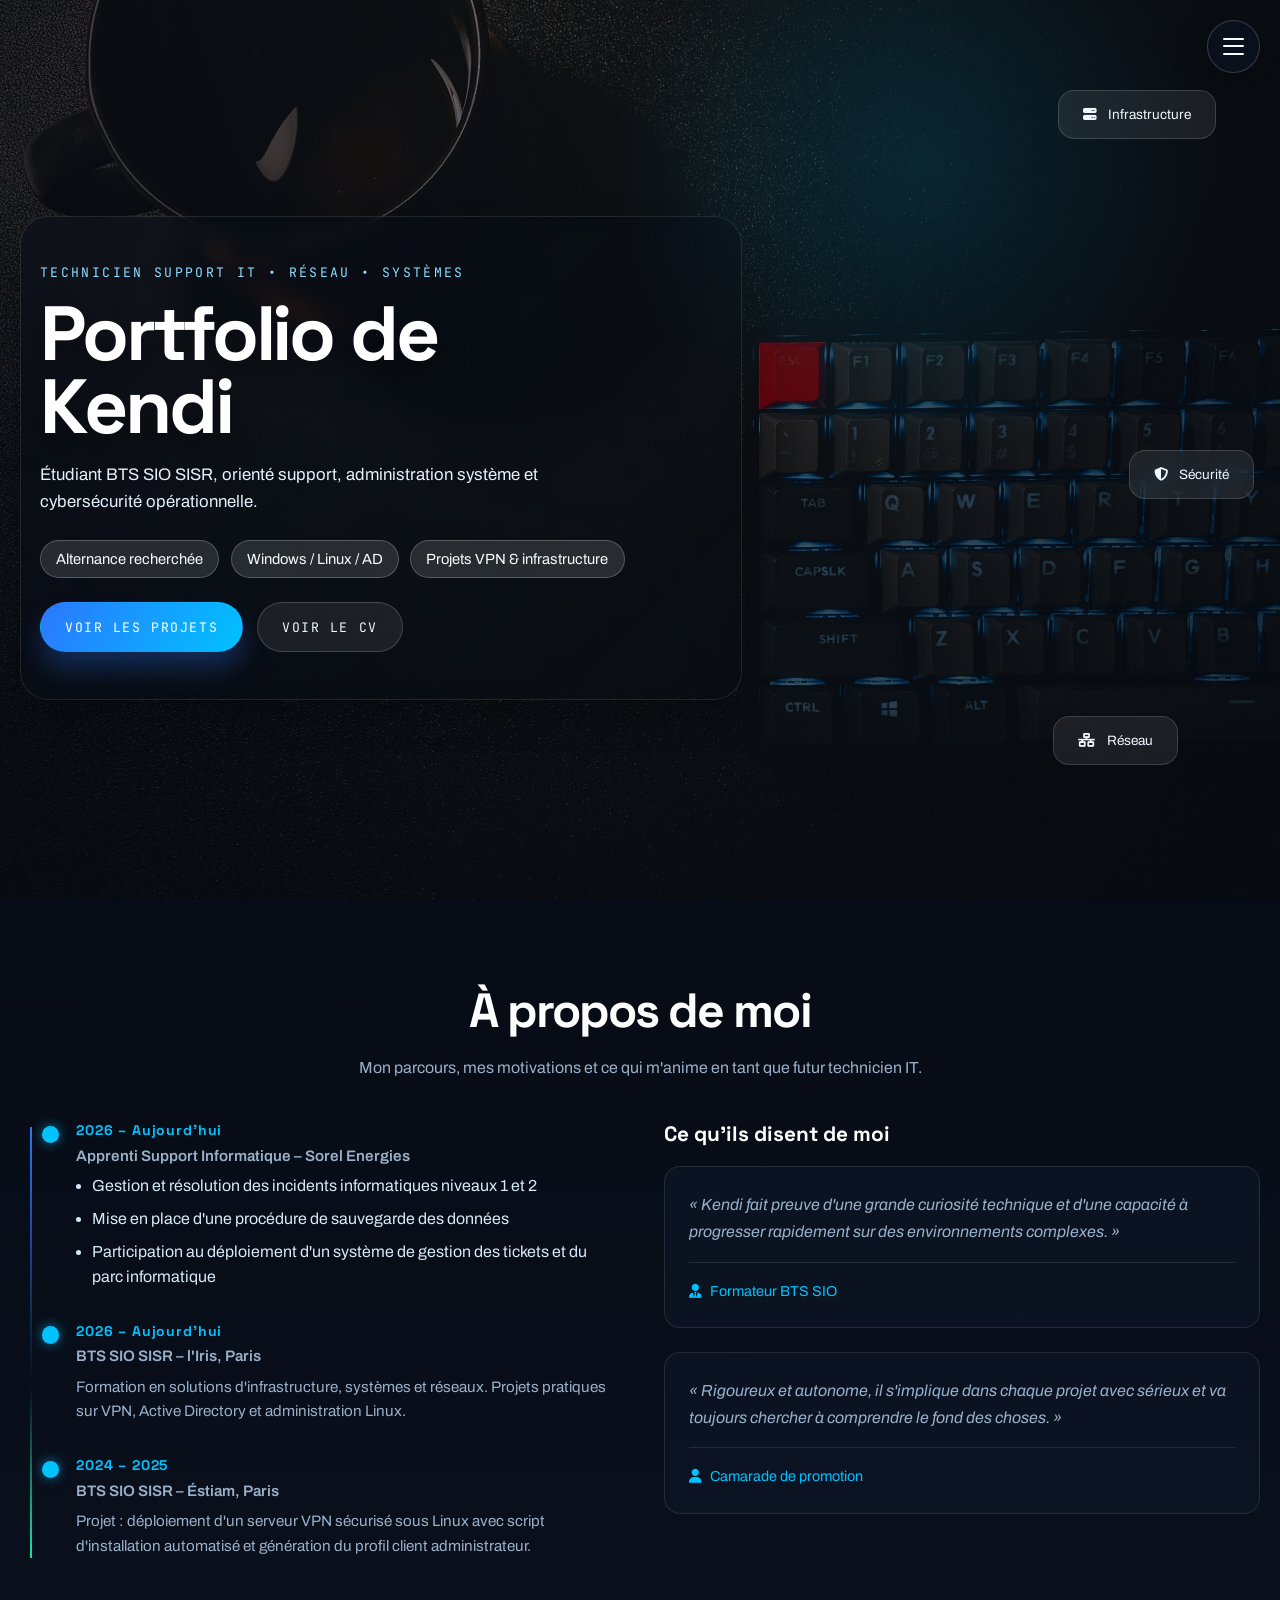
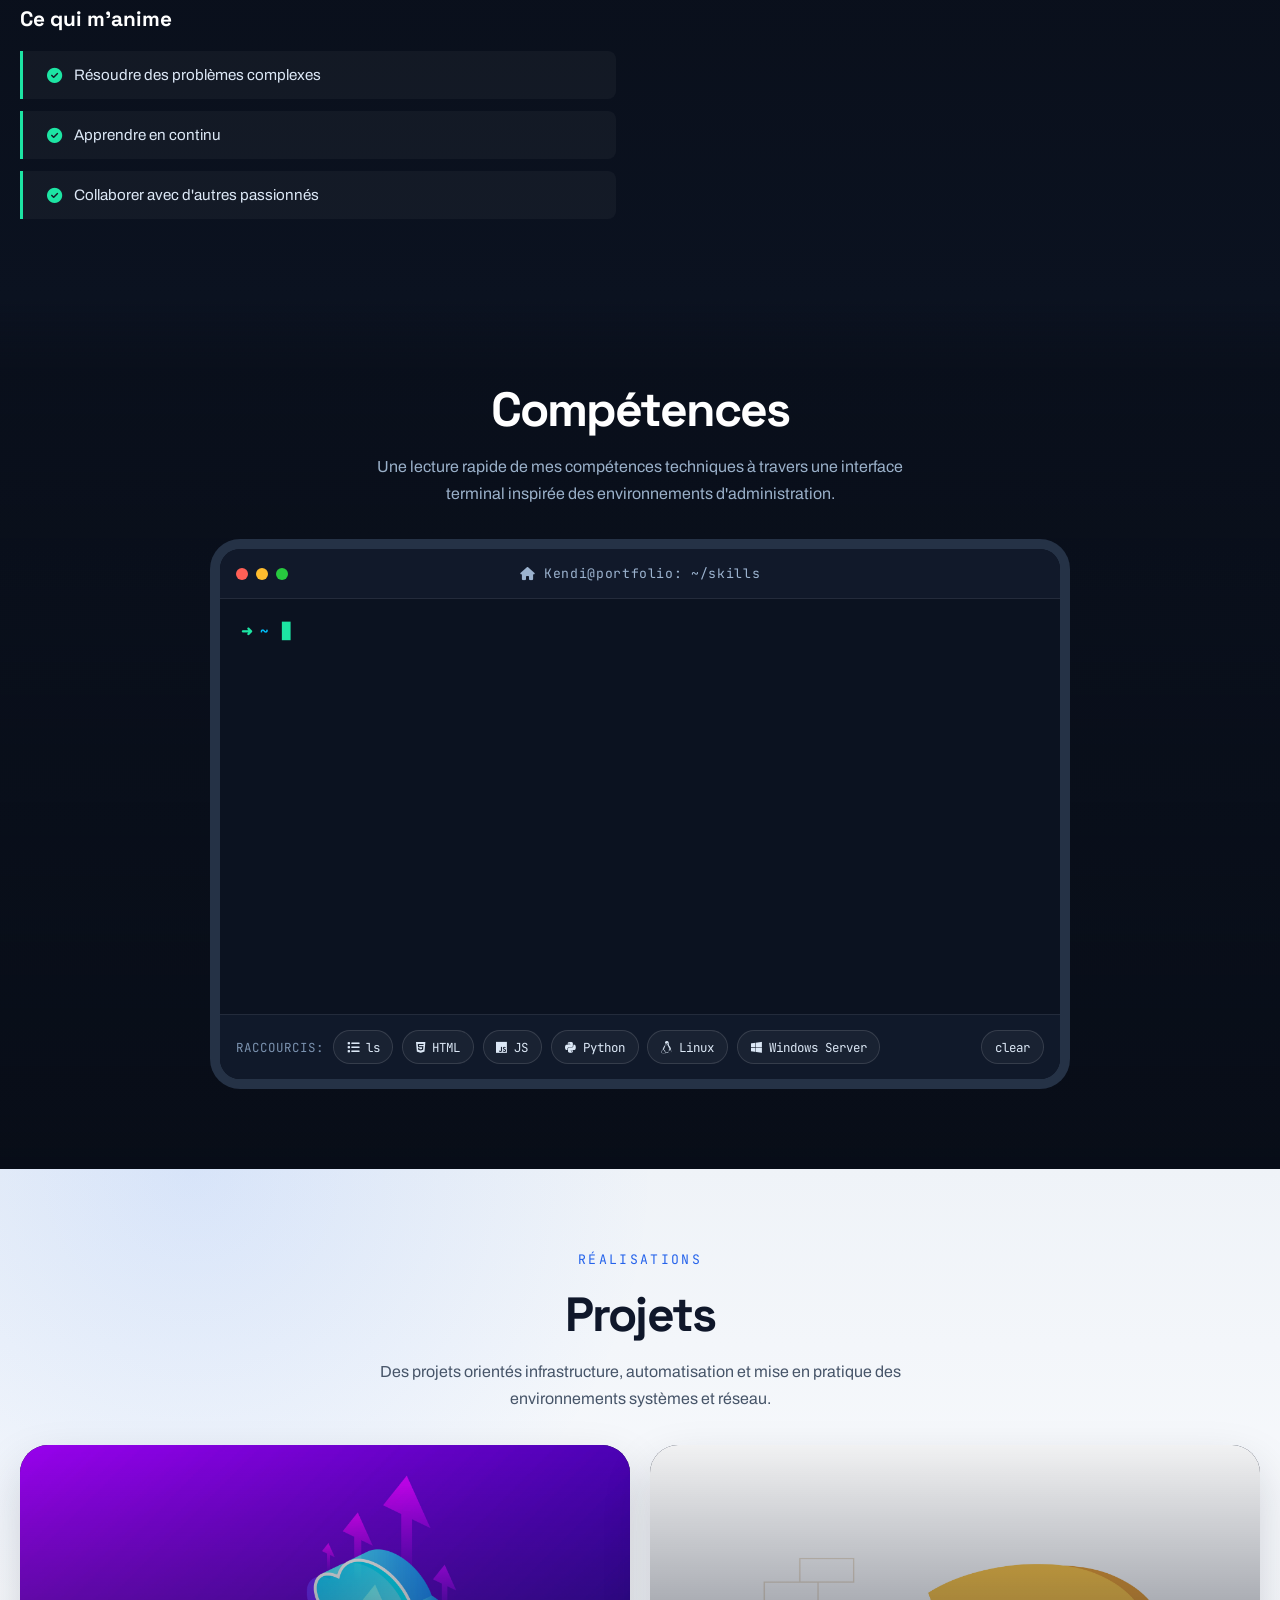
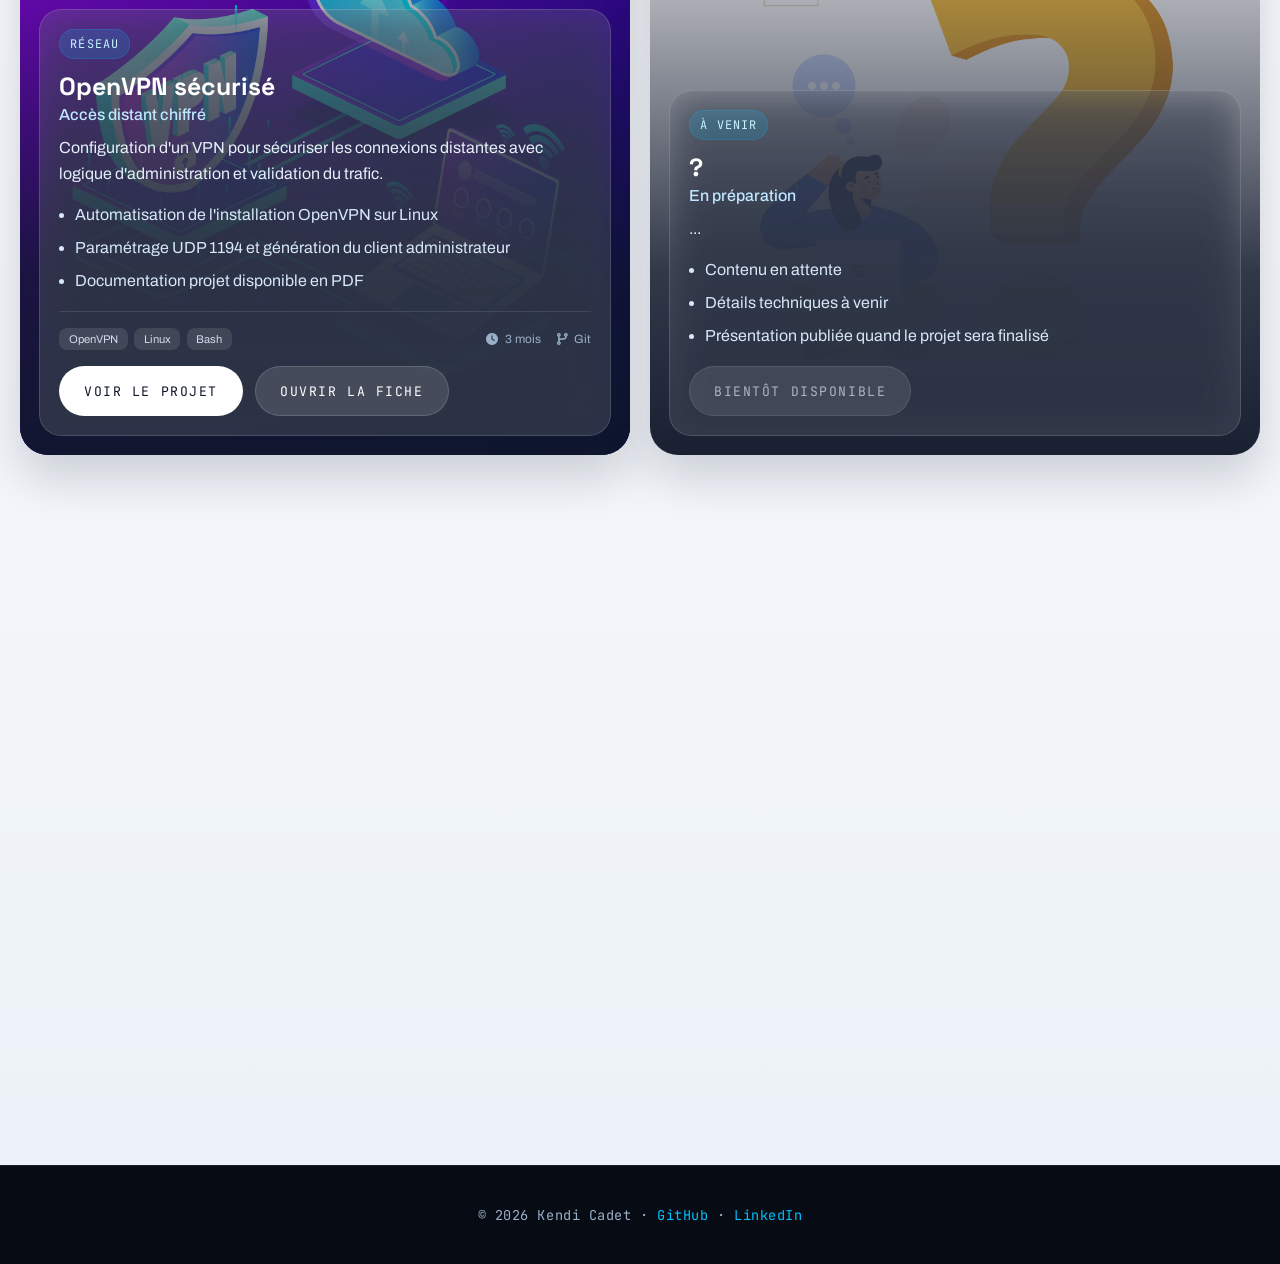
==== index.html @ 718abd51 "Ajustement du terminal et du projet VPN et Optimisation" ====
<!DOCTYPE html>
<html lang="fr">

<head>
    <meta charset="UTF-8">
    <meta http-equiv="X-UA-Compatible" content="IE=edge">
    <meta name="viewport" content="width=device-width, initial-scale=1.0">
    <meta name="description"
        content="Portfolio de Kendi Cadet, Technicien Support IT et administrateur réseau (BTS SIO SISR).">
    <link rel="apple-touch-icon" sizes="180x180" href="./assets/images/apple-touch-icon.png">
    <link rel="icon" type="image/png" sizes="32x32" href="assets/images/favicon-32x32.png">
    <link rel="icon" type="image/png" sizes="16x16" href="assets/images/favicon-16x16.png">
    <link rel="manifest" href="assets/images/site.webmanifest">
    <link rel="preconnect" href="https://fonts.googleapis.com">
    <link rel="preconnect" href="https://fonts.gstatic.com" crossorigin>
    <link rel="preconnect" href="https://cdnjs.cloudflare.com">
    <meta property="og:title" content="Portfolio - Kendi Cadet">
    <meta property="og:description"
        content="Portfolio de Kendi Cadet, Technicien Support IT et administrateur réseau (BTS SIO SISR).">
    <meta property="og:type" content="website">
    <meta property="og:url" content="https://kendi021.github.io/">
    <meta name="twitter:card" content="summary">
    <!-- Font Awesome (icônes) -->
    <link rel="stylesheet" href="https://cdnjs.cloudflare.com/ajax/libs/font-awesome/6.5.2/css/all.min.css"
        crossorigin="anonymous" referrerpolicy="no-referrer">
    <!-- Feuille de style principale -->
    <link rel="stylesheet" href="./assets/css/style.css">
    <title>Portfolio - Kendi Cadet</title>
</head>

<body class="preloading">
    <!-- PRÉCHARGEUR -->
    <div id="preloader" class="preloader" aria-hidden="true">
        <div class="preloader__content">
            <div class="preloader__ring"></div>
            <p class="preloader__text">Chargement du portfolio...</p>
        </div>
    </div>

    <div class="container">
        <!-- MENU BURGER (ouvrir/fermer la navigation latérale) -->
        <div class="menu-burger" id="fermer-menu" role="button" tabindex="0" aria-label="Ouvrir ou fermer le menu"
            aria-expanded="false">
            <div class="ligne" id="ligne1"></div>
            <div class="ligne" id="ligne2"></div>
            <div class="ligne" id="ligne3"></div>
            <span>Fermer</span>
        </div>

        <!-- HEADER / HERO -->
        <header>
            <div class="conteneur-image">
                <img src="./assets/images/backgroundimg.jpg" alt="Image de fond bureau" fetchpriority="high"
                    decoding="async">
            </div>
            <div class="hero-visuals">
                <div class="floating-badge" style="right: 5%; top: 10%;">
                    <i class="fas fa-server"></i>
                    <span>Infrastructure</span>
                </div>
                <div class="floating-badge" style="right: 2%; top: 50%;">
                    <i class="fas fa-shield-alt"></i>
                    <span>Sécurité</span>
                </div>
                <div class="floating-badge" style="right: 8%; bottom: 15%;">
                    <i class="fas fa-network-wired"></i>
                    <span>Réseau</span>
                </div>
            </div>
            <div class="banniere">
                <p class="hero-kicker">Technicien Support IT • Réseau • Systèmes</p>
                <h1>Portfolio de Kendi</h1>
                <p class="hero-subtitle">Étudiant BTS SIO SISR, orienté support, administration système et cybersécurité
                    opérationnelle.</p>
                <div class="hero-highlights" aria-label="Points clés du profil">
                    <span class="hero-chip">Alternance recherchée</span>
                    <span class="hero-chip">Windows / Linux / AD</span>
                    <span class="hero-chip">Projets VPN & infrastructure</span>
                </div>
                <div class="hero-actions">
                    <a class="bouton-personnalise" href="#projets">Voir les projets</a>
                    <a class="bouton-secondaire" href="./cv-professionnel.html">Voir le CV</a>
                </div>
            </div>
        </header>

        <!-- NAVIGATION LATÉRALE -->
        <aside class="barre-laterale">
            <nav>
                <p class="menu-intro">Navigation rapide</p>
                <ul class="menu">
                    <li class="element-menu"><a href="#" class="lien-menu">Accueil</a></li>
                    <li class="element-menu"><a href="#a-propos" class="lien-menu">À propos</a></li>
                    <li class="element-menu"><a href="#competences" class="lien-menu">Compétences</a></li>
                    <li class="element-menu"><a href="#projets" class="lien-menu">Projets</a></li>
                    <li class="element-menu"><a href="./cv-professionnel.html" class="lien-menu"><i
                                class="fas fa-file-pdf"></i> Mon CV</a></li>
                </ul>
            </nav>
            <div class="reseaux-sociaux">
                <a href="https://github.com/Kendi021" target="_blank" rel="noopener noreferrer" aria-label="GitHub"><i
                        class="fab fa-github"></i></a>
                <a href="https://www.linkedin.com/in/kendi-cadet" target="_blank" rel="noopener noreferrer"
                    aria-label="LinkedIn"><i class="fab fa-linkedin-in"></i></a>
            </div>
        </aside>

        <!-- CONTENU PRINCIPAL -->
        <main id="contenu-principal">
            <section class="section-a-propos" id="a-propos">
                <div class="entete-section-terminal" data-animation="haut">
                    <h2>À propos de moi</h2>
                    <p>Mon parcours, mes motivations et ce qui m'anime en tant que futur technicien IT.</p>
                </div>

                <div class="propos-container">
                    <div class="propos-content" data-animation="gauche">
                        <div class="timeline">
                            <div class="timeline-item">
                                <h3>2026 – Aujourd'hui</h3>
                                <p class="timeline-role">Apprenti Support Informatique – Sorel Energies</p>
                                <ul class="project-points">
                                    <li>Gestion et résolution des incidents informatiques niveaux 1 et 2</li>
                                    <li>Mise en place d'une procédure de sauvegarde des données</li>
                                    <li>Participation au déploiement d'un système de gestion des tickets et du parc
                                        informatique</li>
                                </ul>
                            </div>
                            <div class="timeline-item">
                                <h3>2026 – Aujourd'hui</h3>
                                <p class="timeline-role">BTS SIO SISR – l'Iris, Paris</p>
                                <p>Formation en solutions d'infrastructure, systèmes et réseaux. Projets pratiques sur
                                    VPN, Active Directory et administration Linux.</p>
                            </div>
                            <div class="timeline-item">
                                <h3>2024 – 2025</h3>
                                <p class="timeline-role">BTS SIO SISR – Éstiam, Paris</p>
                                <p>Projet : déploiement d'un serveur VPN sécurisé sous Linux avec script
                                    d'installation automatisé et génération du profil client administrateur.</p>
                            </div>
                        </div>

                        <div class="motivations">
                            <h3>Ce qui m'anime</h3>
                            <ul class="values-list">
                                <li><i class="fas fa-check-circle" aria-hidden="true"></i> Résoudre des problèmes
                                    complexes</li>
                                <li><i class="fas fa-check-circle" aria-hidden="true"></i> Apprendre en continu</li>
                                <li><i class="fas fa-check-circle" aria-hidden="true"></i> Collaborer avec d'autres
                                    passionnés</li>
                            </ul>
                        </div>
                    </div>

                    <div class="testimonials" data-animation="droite">
                        <h3>Ce qu'ils disent de moi</h3>
                        <div class="testimonial-grid">
                            <div class="testimonial-card">
                                <p>« Kendi fait preuve d'une grande curiosité technique et d'une capacité à progresser
                                    rapidement sur des environnements complexes. »</p>
                                <cite><i class="fas fa-user-tie" aria-hidden="true"></i> Formateur BTS SIO</cite>
                            </div>
                            <div class="testimonial-card">
                                <p>« Rigoureux et autonome, il s'implique dans chaque projet avec sérieux et va toujours
                                    chercher à comprendre le fond des choses. »</p>
                                <cite><i class="fas fa-user" aria-hidden="true"></i> Camarade de promotion</cite>
                            </div>
                        </div>
                    </div>
                </div>
            </section>

            <section class="section-competences" id="competences">
                <div class="entete-section-terminal" data-animation="haut">
                    <h2>Compétences</h2>
                    <p>Une lecture rapide de mes compétences techniques à travers une interface terminal inspirée des
                        environnements d'administration.</p>
                </div>



                <div class="terminal-window" role="application" aria-label="Terminal de compétences interactif"
                    onclick="focusTerminal()" data-animation="haut">
                    <div class="terminal-bar" role="toolbar">
                        <div class="buttons">
                            <div class="circle red"></div>
                            <div class="circle yellow"></div>
                            <div class="circle green"></div>
                        </div>
                        <div class="title"><i class="fas fa-home"></i> Kendi@portfolio: ~/skills</div>
                    </div>

                    <div class="terminal-screen" tabindex="0" role="textbox" aria-multiline="true"
                        aria-label="Sortie du terminal">
                        <div id="terminal-output" aria-live="polite" aria-atomic="false"></div>

                        <div class="input-line">
                            <span class="prompt-arrow" aria-hidden="true">➜</span>
                            <span class="prompt-path" aria-hidden="true">~</span>
                            <span id="visible-input" aria-hidden="true"></span>
                            <span class="cursor-block" aria-hidden="true">█</span>
                        </div>

                        <input type="text" id="hidden-input" autocomplete="off" spellcheck="false"
                            aria-label="Commande terminal" />
                    </div>

                    <div class="terminal-footer" role="toolbar" aria-label="Raccourcis de commandes">
                        <span class="footer-label">RACCOURCIS:</span>
                        <button type="button" onclick="runCommand('ls')" class="footer-btn"
                            aria-label="Lister les compétences"><i class="fas fa-list"></i>
                            ls</button>
                        <button type="button" onclick="runCommand('cat html.md')" class="footer-btn"
                            aria-label="Voir compétences HTML"><i class="fab fa-html5"></i> HTML</button>
                        <button type="button" onclick="runCommand('node script.js')" class="footer-btn"
                            aria-label="Voir compétences JavaScript"><i class="fab fa-js"></i> JS</button>
                        <button type="button" onclick="runCommand('python main.py')" class="footer-btn"
                            aria-label="Voir compétences Python"><i class="fab fa-python"></i> Python</button>
                        <button type="button" onclick="runCommand('cat linux.txt')" class="footer-btn"
                            aria-label="Voir compétences Linux"><i class="fab fa-linux"></i> Linux</button>
                        <button type="button" onclick="runCommand('active directory')" class="footer-btn"
                            aria-label="Voir compétences Active Directory"><i class="fab fa-windows"></i> Windows
                            Server</button>
                        <span class="spacer"></span>
                        <button type="button" onclick="runCommand('clear')" class="clear-btn"
                            aria-label="Effacer l'écran">clear</button>
                    </div>
                </div>
    </div>
    </section>

    <section class="section-projets" id="projets">
        <div class="entete-projets">
            <div class="section-heading-block">
                <p class="section-kicker">Réalisations</p>
                <h2>Projets</h2>
                <p>Des projets orientés infrastructure, automatisation et mise en pratique des environnements systèmes
                    et réseau.</p>
            </div>
        </div>
        <div class="cartes-projets">
            <div class="carte" data-animation="haut">
                <div class="wrapper-img-carte">
                    <img src="./media/proj1.jpg" alt="Projet OpenVPN sécurisé" loading="lazy">
                </div>
                <div class="carte-overlay">
                    <div class="info-carte">
                        <span class="project-badge">Réseau</span>
                        <h3>OpenVPN sécurisé</h3>
                        <h4>Accès distant chiffré</h4>
                        <p>Configuration d'un VPN pour sécuriser les connexions distantes avec logique d'administration
                            et validation du trafic.</p>
                        <ul class="project-points">
                            <li>Automatisation de l'installation OpenVPN sur Linux</li>
                            <li>Paramétrage UDP 1194 et génération du client administrateur</li>
                            <li>Documentation projet disponible en PDF</li>
                        </ul>
                        <div class="project-meta">
                            <div class="tech-stack">
                                <span class="tech-badge">OpenVPN</span>
                                <span class="tech-badge">Linux</span>
                                <span class="tech-badge">Bash</span>
                            </div>
                            <div class="impact-metrics">
                                <span class="metric"><i class="fas fa-clock"></i> 3 mois</span>
                                <span class="metric"><i class="fas fa-code-branch"></i> Git</span>
                            </div>
                        </div>
                        <div class="project-actions">
                            <button class="bouton-voir" onclick="ouvrirModale('vpnModal')">Voir le projet</button>
                            <a class="bouton-voir bouton-voir-secondaire" href="./docs/Fiche_Projet_VPN_OpenVPN.pdf"
                                target="_blank" rel="noopener noreferrer">Ouvrir la fiche</a>
                        </div>
                    </div>
                </div>
            </div>
            <div class="carte" data-animation="haut">
                <div class="wrapper-img-carte">
                    <img src="./media/proj2.jpg" alt="Projet infrastructure à venir" loading="lazy">
                </div>
                <div class="carte-overlay">
                    <div class="info-carte">
                        <span class="project-badge">À venir</span>
                        <h3> ?</h3>
                        <h4>En préparation</h4>
                        <p>...</p>
                        <ul class="project-points">
                            <li>Contenu en attente</li>
                            <li>Détails techniques à venir</li>
                            <li>Présentation publiée quand le projet sera finalisé</li>
                        </ul>
                        <div class="project-actions">
                            <button class="bouton-voir" type="button" disabled>Bientôt disponible</button>
                        </div>
                    </div>
                </div>
            </div>
            <div class="carte" data-animation="haut">
                <div class="wrapper-img-carte">
                    <img src="./media/proj3.jpg" alt="Projet support informatique à venir" loading="lazy">
                </div>
                <div class="carte-overlay">
                    <div class="info-carte">
                        <span class="project-badge">À venir</span>
                        <h3> ?</h3>
                        <h4>En préparation</h4>
                        <p>...</p>
                        <ul class="project-points">
                            <li>Contenu en attente</li>
                            <li>Retour d'expérience à venir</li>
                            <li>Publication après validation du projet</li>
                        </ul>
                        <div class="project-actions">
                            <button class="bouton-voir" type="button" disabled>Bientôt disponible</button>
                        </div>
                    </div>
                </div>
            </div>
            <div class="carte" data-animation="haut">
                <div class="wrapper-img-carte">
                    <img src="./media/proj4.jpg" alt="Projet web à venir" loading="lazy">
                </div>
                <div class="carte-overlay">
                    <div class="info-carte">
                        <span class="project-badge">À venir</span>
                        <h3> ?</h3>
                        <h4>En préparation</h4>
                        <p>...</p>
                        <ul class="project-points">
                            <li>Contenu en attente</li>
                            <li>Démo à venir</li>
                            <li>Mise en ligne quand le projet sera prêt</li>
                        </ul>
                        <div class="project-actions">
                            <button class="bouton-voir" type="button" disabled>Bientôt disponible</button>
                        </div>
                    </div>
                </div>
            </div>
        </div>
    </section>

    </main>

    <!-- FOOTER -->
    <footer class="site-footer" aria-label="Pied de page">
        <p class="footer-copy">&copy; 2026 Kendi Cadet &middot;
            <a href="https://github.com/Kendi021" target="_blank" rel="noopener noreferrer">GitHub</a> &middot;
            <a href="https://www.linkedin.com/in/kendi-cadet" target="_blank" rel="noopener noreferrer">LinkedIn</a>
        </p>
    </footer>

    <!-- MODALE : DÉTAIL PROJET VPN -->
    <div id="vpnModal" class="modale" role="dialog" aria-modal="true" aria-labelledby="vpnModalTitle">
        <div class="contenu-modale">
            <button class="fermer-modale" onclick="fermerModale('vpnModal')"
                aria-label="Fermer la modale">&times;</button>
            <div class="project-modal-body">
                <div class="project-modal-copy">
                    <span class="project-badge">Réseau &amp; Infrastructure</span>
                    <h3 id="vpnModalTitle">Serveur VPN automatisé</h3>
                    <p>Déploiement complet d'un serveur OpenVPN sur Ubuntu, avec provisioning automatique via
                        <strong>cloud-init</strong> et installation non-interactive basée sur le script
                        <em>angristan/openvpn-install</em>.
                    </p>
                    <ul class="modal-points">
                        <li><strong>Cloud-config Ubuntu</strong> : locale, stockage LVM, authentification SSH par clé
                            Ed25519, accès root désactivé.</li>
                        <li><strong>Pare-feu UFW</strong> préconfigué (SSH + UDP 1194) et <strong>Fail2ban</strong>
                            activé dès le premier démarrage.</li>
                        <li><strong>Script Bash idempotent</strong> : protocole UDP, port 1194, génération automatique
                            du profil client <code>client-admin.ovpn</code>.</li>
                        <li>Infrastructure PKI complète (CA, certificat serveur, clé Diffie-Hellman, TLS 1.3 /
                            AES-256-GCM).</li>
                    </ul>
                    <div class="project-links">
                        <a class="bouton-voir" href="./docs/Fiche_Projet_VPN_OpenVPN.pdf" target="_blank"
                            rel="noopener noreferrer">Ouvrir la fiche PDF</a>
                        <a class="bouton-voir bouton-voir-secondaire" href="./docs/auto-vpn.sh.txt" target="_blank"
                            rel="noopener noreferrer">Voir le script</a>
                    </div>
                </div>
                <div class="vpn-demo-panel">
                    <nav class="vpn-tabs" role="tablist" aria-label="Vues du projet VPN">
                        <button class="vpn-tab vpn-tab--active" role="tab" aria-selected="true"
                            aria-controls="vpn-pane-demo" id="vpn-btn-demo" data-pane="vpn-pane-demo">
                            <i class="fas fa-terminal"></i> Démo simulée
                        </button>
                        <button class="vpn-tab" role="tab" aria-selected="false" aria-controls="vpn-pane-pdf"
                            id="vpn-btn-pdf" data-pane="vpn-pane-pdf">
                            <i class="fas fa-file-pdf"></i> Fiche PDF
                        </button>
                    </nav>

                    <div class="vpn-pane" id="vpn-pane-demo" role="tabpanel" aria-labelledby="vpn-btn-demo">
                        <div class="vpn-terminal">
                            <div class="vpn-terminal-bar">
                                <span class="vpn-dot vpn-dot--red"></span>
                                <span class="vpn-dot vpn-dot--yellow"></span>
                                <span class="vpn-dot vpn-dot--green"></span>
                                <span class="vpn-terminal-title">adminvpn@vpn-server: ~</span>
                            </div>
                            <div class="vpn-terminal-body" id="vpnDemoOutput" aria-live="polite"></div>
                            <div class="vpn-terminal-actions">
                                <button class="vpn-demo-btn" id="vpnDemoPlay">
                                    <i class="fas fa-play"></i> Lancer la démo
                                </button>
                            </div>
                        </div>
                    </div>

                    <div class="vpn-pane vpn-pane--hidden" id="vpn-pane-pdf" role="tabpanel"
                        aria-labelledby="vpn-btn-pdf">
                        <iframe src="./docs/Fiche_Projet_VPN_OpenVPN.pdf" width="100%" height="520"
                            title="Fiche projet VPN OpenVPN">
                            <p>Votre navigateur ne supporte pas l'affichage des PDF.
                                <a href="./docs/Fiche_Projet_VPN_OpenVPN.pdf">Cliquez ici pour télécharger le PDF</a>
                            </p>
                        </iframe>
                    </div>
                </div>
            </div>
        </div>
    </div>


    </div>

    <script src="./script.js"></script>
</body>

</html>
---- assets/css/style.css ----
/* ================================================
   PORTFOLIO KENDI — style.css
   Feuille de style principale (fusionnée)
   ================================================ */

/* Polices Google Fonts */
@import url('https://fonts.googleapis.com/css2?family=Archivo:wght@400;500;600;700;800&family=JetBrains+Mono:wght@400;500;600&family=Space+Grotesk:wght@400;500;700&display=swap');

/* ================================================
   1. RESET & BASE
   ================================================ */
* {
    margin: 0;
    padding: 0;
    list-style: none;
    text-decoration: none;
    box-sizing: border-box;
}

:root {
    --bg: #070b14;
    --bg-soft: #0d1524;
    --surface: rgba(14, 24, 40, 0.88);
    --surface-strong: #111c2c;
    --surface-light: #f7f9fc;
    --card: rgba(12, 20, 34, 0.9);
    --text: #f3f7fb;
    --text-dark: #0f172a;
    --muted: #9ab0c9;
    --border: rgba(126, 163, 204, 0.22);
    --accent: #2b77ff;
    --accent-2: #00c2ff;
    --accent-3: #1de4a3;
    --danger: #ff4d4d;
    --shadow-lg: 0 22px 60px rgba(0, 0, 0, 0.45);
    --shadow-md: 0 14px 36px rgba(0, 0, 0, 0.28);
    --radius-lg: 28px;
    --radius-md: 18px;
    --radius-sm: 12px;
    --max-width: 1240px;

    /* Typographie */
    --font-primary: "Archivo", "Segoe UI", sans-serif;
    --font-secondary: "Space Grotesk", "Segoe UI", sans-serif;
    --font-tertiary: "JetBrains Mono", monospace;
}

html {
    scroll-behavior: smooth;
    scroll-padding-top: 32px;
}

body {
    min-height: 100vh;
    overflow-x: hidden;
    color: var(--text);
    font-family: var(--font-primary);
    -webkit-font-smoothing: antialiased;
    -moz-osx-font-smoothing: grayscale;
    text-rendering: optimizeLegibility;
    background:
        radial-gradient(circle at top left, rgba(0, 194, 255, 0.14), transparent 35%),
        radial-gradient(circle at top right, rgba(43, 119, 255, 0.16), transparent 32%),
        linear-gradient(180deg, #050811 0%, #07101b 38%, #0b1220 100%);
}

body.preloading {
    overflow: hidden;
}

img {
    max-width: 100%;
    height: auto;
    display: block;
}

/* ================================================
   2. VARIABLES CSS
   ================================================ */

.container {
    position: relative;
    animation: opacity 1s ease-out;
}

.preloader {
    position: fixed;
    inset: 0;
    z-index: 10000;
    display: grid;
    place-items: center;
    background:
        radial-gradient(circle at 20% 20%, rgba(0, 194, 255, 0.16), transparent 30%),
        radial-gradient(circle at 75% 30%, rgba(255, 77, 77, 0.2), transparent 30%),
        linear-gradient(135deg, #02040a 0%, #0b1524 56%, #03060d 100%);
    transition: opacity 0.7s ease, visibility 0.7s ease;
}

.preloader--hidden {
    opacity: 0;
    visibility: hidden;
    pointer-events: none;
}

.preloader__content {
    display: flex;
    flex-direction: column;
    align-items: center;
    gap: 1rem;
}

.preloader__ring {
    width: 96px;
    height: 96px;
    border-radius: 50%;
    border: 3px solid rgba(255, 255, 255, 0.14);
    border-top-color: var(--accent-2);
    border-right-color: var(--accent-3);
    box-shadow: 0 0 34px rgba(0, 194, 255, 0.28);
    animation: loaderSpin 1s linear infinite, loaderPulse 1.8s ease-in-out infinite;
}

.preloader__text {
    font-family: var(--font-tertiary);
    text-transform: uppercase;
    letter-spacing: 0.2em;
    font-size: 0.88rem;
    color: #eef6ff;
}

@keyframes loaderSpin {
    to {
        transform: rotate(360deg);
    }
}

@keyframes loaderPulse {

    0%,
    100% {
        box-shadow: 0 0 18px rgba(0, 194, 255, 0.24);
    }

    50% {
        box-shadow: 0 0 42px rgba(0, 194, 255, 0.5);
    }
}

/* ================================================
   3. ANIMATIONS (hero, défilement, images)
   ================================================ */

@keyframes moveBanner {
    from {
        opacity: 0;
        transform: translateY(3rem);
    }

    to {
        opacity: 1;
        transform: translateY(0);
    }
}

@keyframes zoom {
    from {
        transform: scale(1.3);
    }

    to {
        transform: scale(1);
    }
}

@keyframes opacity {
    from {
        opacity: 0;
    }

    to {
        opacity: 1;
    }
}

@keyframes floatBadge {

    0%,
    100% {
        transform: translateY(0);
    }

    50% {
        transform: translateY(-20px);
    }
}

/* ================================================
   4. ANIMATIONS AU DÉFILEMENT
   ================================================ */

[data-animation] {
    opacity: 0;
    transition: 0.55s ease;
}

[data-animation="haut"] {
    transform: translate3d(0, 70px, 0);
}

[data-animation="gauche"] {
    transform: translate3d(-28px, 0, 0);
}

[data-animation="droite"] {
    transform: translate3d(28px, 0, 0);
}

[data-animation].anime {
    opacity: 1;
    transform: translate3d(0, 0, 0);
}

.menu-burger {
    position: fixed;
    top: 1.25rem;
    right: 1.25rem;
    z-index: 120;
    width: 3.3rem;
    height: 3.3rem;
    border: 1px solid rgba(255, 255, 255, 0.18);
    border-radius: 999px;
    background: rgba(10, 18, 32, 0.72);
    backdrop-filter: blur(16px);
    display: flex;
    flex-direction: column;
    align-items: center;
    justify-content: center;
    gap: 0.32rem;
    cursor: pointer;
    box-shadow: var(--shadow-md);
}

.ligne {
    width: 1.35rem;
    height: 2px;
    border-radius: 999px;
    background: #f8fbff;
    transition: transform 0.35s ease, opacity 0.35s ease;
}

.menu-burger span {
    position: absolute;
    top: 3.9rem;
    right: 0;
    min-width: 6rem;
    padding: 0.45rem 0.7rem;
    border-radius: 999px;
    background: rgba(255, 255, 255, 0.92);
    color: #08111d;
    text-align: center;
    font-family: var(--font-tertiary);
    text-transform: uppercase;
    font-size: 0.74rem;
    letter-spacing: 0.08em;
    opacity: 0;
    pointer-events: none;
}

.menu-burger:hover span,
.menu-burger:focus-visible span {
    opacity: 1;
}

.afficher-menu #ligne1 {
    transform: translateY(6px) rotate(45deg);
}

.afficher-menu #ligne2 {
    opacity: 0;
}

.afficher-menu #ligne3 {
    transform: translateY(-6px) rotate(-45deg);
}

header {
    position: relative;
    min-height: 100vh;
    overflow: hidden;
    display: flex;
    align-items: center;
}

.conteneur-image {
    position: absolute;
    inset: 0;
    background: #02060d;
}

.conteneur-image::after {
    content: "";
    position: absolute;
    inset: 0;
    background:
        linear-gradient(90deg, rgba(4, 8, 16, 0.66), rgba(4, 8, 16, 0.24) 50%, rgba(4, 8, 16, 0.58)),
        radial-gradient(circle at 72% 18%, rgba(0, 194, 255, 0.22), transparent 26%),
        linear-gradient(180deg, rgba(4, 8, 16, 0.03), rgba(4, 8, 16, 0.44));
}

.conteneur-image img {
    width: 100%;
    height: 100%;
    object-fit: cover;
    opacity: 0.68;
    animation: zoom 22s linear forwards;
}

.banniere {
    position: relative;
    z-index: 1;
    width: min(100%, var(--max-width));
    margin: 0 auto;
    padding: 5rem 1.25rem 4rem;
}

.banniere::before {
    content: "";
    position: absolute;
    inset: 2rem auto 1rem 0;
    width: min(720px, calc(100% - 1.25rem));
    border-radius: 28px;
    background: linear-gradient(135deg, rgba(6, 12, 22, 0.56), rgba(6, 12, 22, 0.22));
    border: 1px solid rgba(255, 255, 255, 0.1);
    backdrop-filter: blur(8px);
    box-shadow: 0 16px 36px rgba(0, 0, 0, 0.22);
}

.banniere>* {
    position: relative;
    z-index: 1;
}

.hero-kicker {
    font-family: var(--font-tertiary);
    text-transform: uppercase;
    letter-spacing: 0.18em;
    font-size: 0.82rem;
    color: #8cdcff;
    margin-bottom: 1rem;
    animation: moveBanner 0.45s forwards;
}

.banniere h1 {
    max-width: 11ch;
    font-family: 'Space Grotesk', 'Archivo', sans-serif;
    font-size: clamp(3rem, 6vw, 5.4rem);
    line-height: 0.95;
    letter-spacing: -0.04em;
    color: #ffffff;
    text-shadow: 0 14px 30px rgba(0, 0, 0, 0.42);
    opacity: 0;
    animation: moveBanner 0.55s forwards;
}

.hero-subtitle {
    max-width: 60ch;
    margin-top: 1.2rem;
    font-size: clamp(1.05rem, 1.2vw, 1.28rem);
    line-height: 1.6;
    color: #e6f1fb;
    animation: moveBanner 0.7s forwards;
}

.hero-highlights {
    display: flex;
    flex-wrap: wrap;
    gap: 0.7rem;
    margin: 1.5rem 0;
    animation: moveBanner 0.85s forwards;
}

.hero-chip {
    padding: 0.62rem 0.95rem;
    border-radius: 999px;
    border: 1px solid rgba(255, 255, 255, 0.22);
    background: rgba(255, 255, 255, 0.12);
    color: #f6fbff;
    font-size: 0.92rem;
    backdrop-filter: blur(10px);
}

.hero-actions {
    display: flex;
    flex-wrap: wrap;
    gap: 0.85rem;
    animation: moveBanner 1s forwards;
}

.bouton-personnalise,
.bouton-secondaire,
.info-carte .bouton-voir {
    display: inline-flex;
    align-items: center;
    justify-content: center;
    min-height: 50px;
    padding: 0.95rem 1.5rem;
    border-radius: 999px;
    border: 1px solid transparent;
    font-family: var(--font-tertiary);
    font-size: 0.82rem;
    letter-spacing: 0.12em;
    text-transform: uppercase;
    cursor: pointer;
}

.bouton-personnalise {
    color: #ffffff;
    background: linear-gradient(120deg, var(--accent), var(--accent-2));
    box-shadow: 0 16px 26px rgba(43, 119, 255, 0.28);
}

.bouton-secondaire {
    color: #eef6ff;
    background: rgba(255, 255, 255, 0.08);
    border-color: rgba(255, 255, 255, 0.18);
    backdrop-filter: blur(12px);
}

.bouton-personnalise:hover,
.bouton-secondaire:hover,
.info-carte .bouton-voir:hover,
.bouton-personnalise:focus-visible,
.bouton-secondaire:focus-visible,
.info-carte .bouton-voir:focus-visible {
    transform: translateY(-2px);
    box-shadow: 0 18px 34px rgba(0, 0, 0, 0.25);
}

.bouton-personnalise:active,
.bouton-secondaire:active,
.info-carte .bouton-voir:active {
    transform: scale(0.95);
}

.barre-laterale {
    position: fixed;
    top: 0;
    right: -22rem;
    z-index: 100;
    width: min(22rem, 92vw);
    height: 100vh;
    padding: 6rem 2rem 2rem;
    background: rgba(7, 11, 20, 0.84);
    border-left: 1px solid rgba(255, 255, 255, 0.08);
    backdrop-filter: blur(18px);
    transition: right 0.35s ease;
    contain: layout style paint;
}

.afficher-menu .barre-laterale {
    right: 0;
}

.menu-intro {
    color: #97b6d8;
    font-family: var(--font-tertiary);
    text-transform: uppercase;
    font-size: 0.82rem;
    letter-spacing: 0.18em;
    margin-bottom: 1.4rem;
}

.menu {
    display: grid;
    gap: 0.9rem;
}

.lien-menu {
    display: flex;
    align-items: center;
    gap: 0.55rem;
    padding: 0.95rem 1rem;
    border-radius: var(--radius-sm);
    background: rgba(255, 255, 255, 0.04);
    border: 1px solid transparent;
    color: #eef6ff;
    font-family: 'Space Grotesk', sans-serif;
    font-size: 1.05rem;
}

.lien-menu:hover,
.lien-menu:focus-visible {
    border-color: rgba(0, 194, 255, 0.34);
    background: rgba(0, 194, 255, 0.08);
    color: #ffffff;
}

.reseaux-sociaux {
    position: absolute;
    bottom: 2rem;
    left: 2rem;
    right: 2rem;
    display: flex;
    gap: 0.8rem;
}

.reseaux-sociaux a {
    display: inline-flex;
    align-items: center;
    justify-content: center;
    width: 3.1rem;
    height: 3.1rem;
    border-radius: 999px;
    background: rgba(255, 255, 255, 0.06);
    border: 1px solid rgba(255, 255, 255, 0.12);
}

.reseaux-sociaux i {
    color: #eef6ff;
    font-size: 1.4rem;
}

.reseaux-sociaux a:hover,
.reseaux-sociaux a:focus-visible {
    background: linear-gradient(120deg, var(--accent), var(--accent-2));
}

.section-competences,
.section-projets {
    position: relative;
    padding: 5rem 1.2rem;
}

.section-competences {
    background:
        linear-gradient(180deg, rgba(7, 11, 20, 0) 0%, rgba(7, 11, 20, 0.42) 8%, rgba(7, 11, 20, 0.8) 100%),
        linear-gradient(180deg, #0b1220 0%, #0c1627 100%);
}

.entete-section-terminal,
.entete-projets {
    width: min(100%, var(--max-width));
    margin: 0 auto 2rem;
}

.entete-section-terminal {
    text-align: center;
}

.entete-section-terminal h1,
.entete-section-terminal h2,
.section-heading-block h1,
.section-heading-block h2 {
    display: inline-block;
    font-family: 'Space Grotesk', sans-serif;
    font-size: clamp(2rem, 4vw, 3rem);
    letter-spacing: -0.04em;
    color: #ffffff;
    margin-bottom: 0.8rem;
}

.entete-section-terminal p,
.section-heading-block p {
    max-width: 64ch;
    margin: 0 auto;
    color: var(--muted);
    line-height: 1.7;
}

/* Grille de projets (width/centrage commun) */
.cartes-projets {
    width: min(100%, var(--max-width));
    margin: 0 auto;
}

/* ================================================
   5. TERMINAL INTERACTIF (COMPÉTENCES)
   ================================================ */

.terminal-window {
    overflow: hidden;
    border-radius: 30px;
    background: #0c1220;
    display: flex;
    flex-direction: column;
    height: 550px;
    max-width: 860px;
    width: 100%;
    margin-inline: auto;
    border: 10px solid var(--border);
    contain: layout style paint;
}

.terminal-bar {
    display: flex;
    align-items: center;
    justify-content: center;
    position: relative;
    padding: 1rem 1.2rem;
    background: #11192a;
    border-bottom: 1px solid rgba(255, 255, 255, 0.08);
}

.terminal-bar .buttons {
    position: absolute;
    left: 1rem;
    display: flex;
    gap: 0.5rem;
}

.terminal-bar .circle {
    width: 12px;
    height: 12px;
    border-radius: 50%;
}

.red {
    background: #ff5f56;
}

.yellow {
    background: #ffbd2e;
}

.green {
    background: #27c93f;
}

.terminal-bar .title {
    color: #9cb3cf;
    font-family: var(--font-tertiary);
    font-size: 0.82rem;
    letter-spacing: 0.05em;
}

.terminal-screen {
    flex: 1;
    overflow-y: auto;
    overflow-x: hidden;
    padding: 1.3rem;
    background: #0b1220;
    color: #eef6ff;
    font-family: var(--font-tertiary);
    font-size: 0.88rem;
    line-height: 1.6;
    cursor: text;
    scrollbar-width: thin;
    scrollbar-color: rgba(255, 255, 255, 0.1) transparent;
    contain: layout style paint;
}

.line {
    margin-bottom: 0.55rem;
}

.prompt-arrow {
    color: var(--accent-3);
    font-weight: 700;
    margin-right: 0.28rem;
}

.prompt-path {
    color: var(--accent-2);
    font-weight: 700;
    margin-right: 0.5rem;
}

.text-muted {
    color: #cfdbeb;
}

.cyan {
    color: #7edbff;
}

.orange {
    color: #ffc265;
}

.cmd {
    color: #ffffff;
}

.output-title {
    display: inline-block;
    margin-bottom: 0.7rem;
    font-size: 1rem;
    font-weight: 600;
}

.title-html,
.title-js,
.title-py {
    border-bottom: 1px dashed currentColor;
}

.title-html {
    color: #ff9d3f;
}

.title-js {
    color: #ffd54a;
}

.title-py {
    color: #6cc8ff;
}

.info-grid {
    display: grid;
    grid-template-columns: 100px 1fr;
    gap: 0.35rem 0.7rem;
    margin-bottom: 1rem;
}

.label {
    color: #88a0bd;
    font-weight: 600;
}

.value,
.progress-bar {
    color: #f8fbff;
}

.input-line {
    display: flex;
    flex-wrap: wrap;
    align-items: center;
    gap: 0.18rem;
}

.cursor-block {
    color: var(--accent-3);
    animation: opacity 1s linear infinite;
}

#hidden-input {
    position: absolute;
    opacity: 0;
    pointer-events: none;
}

.terminal-footer {
    display: flex;
    flex-wrap: wrap;
    align-items: center;
    gap: 0.55rem;
    padding: 0.95rem 1rem;
    border-top: 1px solid rgba(255, 255, 255, 0.08);
    background: #10192a;
}

.footer-label {
    color: #7b92af;
    font-family: var(--font-tertiary);
    font-size: 0.78rem;
    letter-spacing: 0.08em;
}

.footer-btn,
.clear-btn {
    border: 1px solid rgba(255, 255, 255, 0.12);
    border-radius: 999px;
    padding: 0.45rem 0.8rem;
    background: rgba(255, 255, 255, 0.04);
    color: #dce8f6;
    font-family: var(--font-tertiary);
    font-size: 0.78rem;
    cursor: pointer;
}

.footer-btn:hover,
.clear-btn:hover {
    background: rgba(0, 194, 255, 0.1);
    border-color: rgba(0, 194, 255, 0.25);
}

.spacer {
    flex: 1;
}

.section-projets {
    background:
        radial-gradient(circle at 15% 0%, rgba(43, 119, 255, 0.12), transparent 24%),
        linear-gradient(180deg, #eff3f8 0%, #f7f9fc 22%, #edf2f8 100%);
}

.entete-projets {
    display: block;
    color: var(--text-dark);
}

.section-heading-block {
    text-align: center;
}

.section-kicker {
    margin-bottom: 0.8rem !important;
    font-family: var(--font-tertiary);
    text-transform: uppercase;
    letter-spacing: 0.18em;
    font-size: 0.82rem;
    color: #2563eb !important;
}

.section-heading-block h1,
.section-heading-block h2 {
    color: #0f172a;
}

.section-heading-block p:last-child {
    color: #475569;
}

.cartes-projets {
    display: grid;
    grid-template-columns: repeat(2, minmax(0, 1fr));
    gap: 1.2rem;
}

.carte {
    position: relative;
    min-height: 29rem;
    border-radius: var(--radius-lg);
    overflow: hidden;
    box-shadow: 0 22px 48px rgba(15, 23, 42, 0.18);
    background: #0f172a;
}

.wrapper-img-carte,
.wrapper-img-carte img,
.carte-overlay {
    width: 100%;
    height: 100%;
}

.wrapper-img-carte img {
    object-fit: cover;
}

.carte-overlay {
    position: absolute;
    inset: 0;
    display: flex;
    align-items: flex-end;
    padding: 1.2rem;
    background:
        linear-gradient(180deg, rgba(15, 23, 42, 0.06), rgba(15, 23, 42, 0.86) 70%, rgba(15, 23, 42, 0.96) 100%);
}

.info-carte {
    width: 100%;
    padding: 1.2rem;
    border-radius: 22px;
    background: rgba(255, 255, 255, 0.12);
    border: 1px solid rgba(255, 255, 255, 0.14);
    color: #ffffff;
    backdrop-filter: blur(18px);
}

.project-badge {
    display: inline-flex;
    margin-bottom: 0.75rem;
    padding: 0.36rem 0.62rem;
    border-radius: 999px;
    background: rgba(0, 194, 255, 0.16);
    border: 1px solid rgba(0, 194, 255, 0.2);
    color: #c8f3ff;
    font-family: var(--font-tertiary);
    font-size: 0.74rem;
    letter-spacing: 0.1em;
    text-transform: uppercase;
}

.info-carte h3 {
    font-family: 'Space Grotesk', sans-serif;
    font-size: 1.55rem;
    margin-bottom: 0.3rem;
}

.info-carte h4 {
    margin-bottom: 0.7rem;
    color: #bfe7ff;
    font-size: 1rem;
    font-weight: 500;
}

.info-carte p {
    margin-bottom: 1rem;
    color: #e5eff9;
    line-height: 1.65;
}

.project-points,
.modal-points {
    display: grid;
    gap: 0.5rem;
    margin: 0 0 1.1rem;
    padding-left: 1rem;
}

.project-points li,
.modal-points li {
    list-style: disc;
    color: #d7e8f8;
    line-height: 1.55;
}

.project-actions,
.project-links {
    display: flex;
    flex-wrap: wrap;
    gap: 0.7rem;
}

.info-carte .bouton-voir {
    background: #ffffff;
    color: #0f172a;
}

.info-carte .bouton-voir-secondaire {
    background: rgba(255, 255, 255, 0.12);
    color: #ffffff;
    border-color: rgba(255, 255, 255, 0.16);
}

.info-carte .bouton-voir:disabled {
    cursor: not-allowed;
    opacity: 0.72;
    color: #dbe7f5;
    background: rgba(255, 255, 255, 0.14);
    border-color: rgba(255, 255, 255, 0.14);
    box-shadow: none;
    transform: none;
}

.modale {
    display: none;
    position: fixed;
    inset: 0;
    z-index: 9999;
    padding: 1rem;
    background: rgba(3, 7, 14, 0.78);
    backdrop-filter: blur(10px);
}

.contenu-modale {
    position: relative;
    width: min(100%, 960px);
    margin: 3vh auto;
    padding: 1.2rem;
    border-radius: 22px;
    border: 1px solid rgba(255, 255, 255, 0.1);
    background: #f8fbff;
    box-shadow: var(--shadow-lg);
}

.project-modal-body {
    display: grid;
    grid-template-columns: minmax(0, 380px) minmax(0, 1fr);
    gap: 1rem;
    align-items: start;
    padding-top: 1.4rem;
}

.project-modal-body--single {
    grid-template-columns: 1fr;
}

.project-modal-copy {
    color: #0f172a;
}

.project-modal-copy h3 {
    font-family: 'Space Grotesk', sans-serif;
    font-size: 1.9rem;
    margin-bottom: 0.75rem;
}

.project-modal-copy p {
    margin-bottom: 1rem;
    color: #475569;
    line-height: 1.7;
}

.project-modal-copy .project-badge {
    color: #0f172a;
    background: rgba(43, 119, 255, 0.12);
    border-color: rgba(43, 119, 255, 0.18);
}

.project-modal-copy .modal-points li {
    color: #334155;
}

.fermer-modale {
    position: absolute;
    top: 0.75rem;
    right: 1rem;
    color: #475569;
    font-size: 2rem;
    font-weight: 700;
    cursor: pointer;
    background: none;
    border: none;
    padding: 0;
    line-height: 1;
}

.fermer-modale:hover {
    color: #0f172a;
}

iframe {
    border: none;
    border-radius: 12px;
}

/* ================================================
   6. HERO : BADGES FLOTTANTS
   ================================================ */

.hero-visuals {
    position: absolute;
    inset: 0;
    pointer-events: none;
    overflow: hidden;
}

.floating-badge {
    position: absolute;
    padding: 1rem 1.5rem;
    background: rgba(255, 255, 255, 0.08);
    border: 1px solid rgba(255, 255, 255, 0.15);
    backdrop-filter: blur(12px);
    border-radius: 16px;
    display: flex;
    align-items: center;
    gap: 0.7rem;
    font-size: 0.85rem;
    color: #eef6ff;
    animation: floatBadge 6s ease-in-out infinite;
}

.floating-badge:nth-child(1) {
    animation-delay: 0s;
}

.floating-badge:nth-child(2) {
    animation-delay: -2s;
}

.floating-badge:nth-child(3) {
    animation-delay: -4s;
}

/* Focus accessible pour tous les éléments interactifs */
*:focus-visible {
    outline: 2px solid var(--accent-2);
    outline-offset: 3px;
}

.project-meta {
    display: flex;
    justify-content: space-between;
    align-items: center;
    padding-top: 1rem;
    border-top: 1px solid rgba(255, 255, 255, 0.1);
    margin: 1rem 0;
    gap: 1rem;
}

.tech-stack {
    display: flex;
    gap: 0.4rem;
    flex-wrap: wrap;
}

.tech-badge {
    font-size: 0.7rem;
    padding: 0.3rem 0.6rem;
    background: rgba(255, 255, 255, 0.1);
    border-radius: 8px;
    color: #cfdbeb;
    white-space: nowrap;
}

.impact-metrics {
    display: flex;
    gap: 1rem;
}

.metric {
    font-size: 0.75rem;
    color: var(--muted);
    display: flex;
    align-items: center;
    gap: 0.4rem;
    white-space: nowrap;
}

/* ===== Section À propos ===== */
.section-a-propos {
    position: relative;
    padding: 5rem 1.2rem;
    background: linear-gradient(180deg, rgba(7, 11, 20, 0.9) 0%, #0b1220 100%);
}

.propos-container {
    width: min(100%, var(--max-width));
    margin: 0 auto;
    display: grid;
    grid-template-columns: 1fr 1fr;
    gap: 3rem;
    margin-top: 2.5rem;
}

.timeline {
    position: relative;
    padding-left: 2rem;
    margin-bottom: 3rem;
}

.timeline::before {
    content: '';
    position: absolute;
    left: 0.6rem;
    top: 0.4rem;
    bottom: 0;
    width: 2px;
    background: linear-gradient(180deg, var(--accent) 0%, transparent 60%, var(--accent-3) 100%);
}

.timeline-item {
    position: relative;
    padding-left: 1.5rem;
    margin-bottom: 2rem;
}

.timeline-item::before {
    content: '';
    position: absolute;
    left: -0.65rem;
    top: 0.3rem;
    width: 1.1rem;
    height: 1.1rem;
    background: var(--accent-2);
    border-radius: 50%;
    box-shadow: 0 0 12px rgba(0, 194, 255, 0.6);
}

.timeline-item h3 {
    font-family: 'Space Grotesk', sans-serif;
    font-size: 0.88rem;
    color: var(--accent-2);
    letter-spacing: 0.06em;
    margin-bottom: 0.3rem;
}

.timeline-role {
    font-weight: 600;
    color: #eef6ff;
    margin-bottom: 0.4rem;
}

.timeline-item p {
    color: var(--muted);
    font-size: 0.95rem;
    line-height: 1.6;
}

.motivations h3,
.testimonials h3 {
    font-family: 'Space Grotesk', sans-serif;
    font-size: 1.3rem;
    color: #ffffff;
    margin-bottom: 1.2rem;
}

.values-list {
    display: grid;
    gap: 0.75rem;
}

.values-list li {
    display: flex;
    align-items: center;
    gap: 0.75rem;
    padding: 1rem 1.5rem;
    background: rgba(255, 255, 255, 0.04);
    border-left: 3px solid var(--accent-3);
    border-radius: 0 8px 8px 0;
    color: #dce8f6;
    font-size: 0.95rem;
}

.values-list li i {
    color: var(--accent-3);
    flex-shrink: 0;
}

.testimonial-grid {
    display: grid;
    gap: 1.5rem;
}

.testimonial-card {
    padding: 1.5rem;
    background: rgba(14, 24, 40, 0.6);
    border-radius: 16px;
    border: 1px solid rgba(255, 255, 255, 0.1);
    color: var(--muted);
    line-height: 1.7;
    font-style: italic;
}

.testimonial-card cite {
    display: flex;
    align-items: center;
    gap: 0.5rem;
    margin-top: 1rem;
    padding-top: 1rem;
    border-top: 1px solid rgba(255, 255, 255, 0.1);
    color: var(--accent-2);
    font-style: normal;
    font-size: 0.9rem;
}

@media (max-width: 900px) {
    .propos-container {
        grid-template-columns: 1fr;
    }
}

@media (max-width: 1100px) {
    .cartes-projets {
        grid-template-columns: 1fr;
    }
}

@media (max-width: 980px) {
    .banniere {
        padding-top: 6rem;
    }

    .banniere h1 {
        max-width: 100%;
    }
}

@media (max-width: 820px) {
    .menu-burger {
        top: 1rem;
        right: 1rem;
    }

    .banniere {
        padding: 6rem 1rem 3rem;
    }

    .hero-actions {
        flex-direction: column;
        align-items: stretch;
    }

    .hero-actions a {
        width: 100%;
    }

    .terminal-window {
        min-height: 200px;
    }

    .terminal-footer {
        padding: 0.85rem;
    }
}

@media (max-width: 640px) {

    .section-competences,
    .section-projets {
        padding: 4rem 0.75rem;
    }

    .info-grid {
        grid-template-columns: 1fr;
    }

    .terminal-screen {
        font-size: 0.86rem;
        padding: 1rem;
    }

    .contenu-modale {
        padding: 0.9rem;
        margin-top: 2vh;
    }

    .cartes-projets {
        gap: 1rem;
    }

    .carte {
        min-height: 25rem;
    }

    .info-carte {
        padding: 1rem;
    }

    .project-actions,
    .project-links {
        flex-direction: column;
    }

    .project-actions>*,
    .project-links>* {
        width: 100%;
    }
}

@media (max-width: 900px) {
    .project-modal-body {
        grid-template-columns: 1fr;
    }
}

@media (prefers-reduced-motion: reduce) {

    *,
    *::before,
    *::after {
        animation: none !important;
        transition: none !important;
        scroll-behavior: auto !important;
    }
}

/* ===== Footer ===== */
.site-footer {
    padding: 2.5rem 1.25rem;
    text-align: center;
    background: #070b14;
    border-top: 1px solid rgba(255, 255, 255, 0.08);
}

.footer-copy {
    font-family: var(--font-tertiary);
    font-size: 0.85rem;
    color: var(--muted);
    letter-spacing: 0.04em;
}

.footer-copy a {
    color: var(--accent-2);
    text-decoration: none;
}

.footer-copy a:hover,
.footer-copy a:focus-visible {
    text-decoration: underline;
}

/* ==========================================
   VPN DEMO TERMINAL
   ========================================== */

.vpn-demo-panel {
    display: flex;
    flex-direction: column;
    border-radius: 14px;
    overflow: hidden;
    border: 1px solid rgba(43, 119, 255, 0.22);
    background: #0d1117;
    min-width: 0;
    align-self: stretch;
}

.vpn-tabs {
    display: flex;
    background: #161b22;
    border-bottom: 1px solid rgba(255, 255, 255, 0.06);
    flex-shrink: 0;
}

.vpn-tab {
    flex: 1;
    padding: 0.65rem 1rem;
    background: none;
    border: none;
    border-bottom: 2px solid transparent;
    color: #7d8590;
    font-family: 'JetBrains Mono', monospace;
    font-size: 0.77rem;
    cursor: pointer;
    transition: color 0.2s, background 0.2s, border-color 0.2s;
    display: flex;
    align-items: center;
    justify-content: center;
    gap: 0.45rem;
}

.vpn-tab:hover {
    color: #c9d1d9;
    background: rgba(255, 255, 255, 0.04);
}

.vpn-tab--active {
    color: #58a6ff;
    border-bottom-color: #58a6ff;
    background: rgba(88, 166, 255, 0.07);
}

.vpn-pane {
    flex: 1;
    min-height: 0;
}

.vpn-pane--hidden {
    display: none;
}

.vpn-terminal {
    display: flex;
    flex-direction: column;
    height: 470px;
}

.vpn-terminal-bar {
    display: flex;
    align-items: center;
    gap: 6px;
    padding: 0.6rem 1rem;
    background: #161b22;
    border-bottom: 1px solid rgba(255, 255, 255, 0.06);
    flex-shrink: 0;
}

.vpn-dot {
    width: 12px;
    height: 12px;
    border-radius: 50%;
    flex-shrink: 0;
}

.vpn-dot--red {
    background: #ff5f57;
}

.vpn-dot--yellow {
    background: #ffbd2e;
}

.vpn-dot--green {
    background: #28c840;
}

.vpn-terminal-title {
    margin-left: auto;
    font-family: 'JetBrains Mono', monospace;
    font-size: 0.72rem;
    color: #7d8590;
}

.vpn-terminal-body {
    flex: 1;
    padding: 1rem 1.2rem;
    overflow-y: auto;
    font-family: 'JetBrains Mono', monospace;
    font-size: 0.78rem;
    line-height: 1.9;
    color: #c9d1d9;
    scrollbar-width: thin;
    scrollbar-color: rgba(255, 255, 255, 0.1) transparent;
    display: flex;
    flex-direction: column;
}

.vpn-terminal-body:empty::before {
    content: 'Cliquez sur "Lancer la démo" pour simuler le déploiement.';
    color: #484f58;
    font-style: italic;
}

.vpn-line {
    display: block;
    white-space: pre;
}

.vpn-line--blank {
    min-height: 0.6rem;
    display: block;
}

.vpn-line--cmd {
    color: #e6edf3;
    font-weight: 600;
}

.vpn-line--cmd::before {
    content: '$ ';
    color: #3fb950;
}

.vpn-line--ok {
    color: #3fb950;
}

.vpn-line--info {
    color: #58a6ff;
}

.vpn-line--data {
    color: #8b949e;
    padding-left: 1rem;
}

.vpn-line--warn {
    color: #d29922;
}

.vpn-line--comment {
    color: #484f58;
}

.vpn-line--success {
    color: #3fb950;
    font-weight: 700;
}

.vpn-terminal-actions {
    padding: 0.7rem 1rem;
    background: #161b22;
    border-top: 1px solid rgba(255, 255, 255, 0.06);
    display: flex;
    align-items: center;
    gap: 0.6rem;
    flex-shrink: 0;
}

.vpn-demo-btn {
    display: inline-flex;
    align-items: center;
    gap: 0.45rem;
    padding: 0.4rem 0.95rem;
    border-radius: 6px;
    border: 1px solid rgba(63, 185, 80, 0.4);
    background: rgba(63, 185, 80, 0.08);
    color: #3fb950;
    font-family: 'JetBrains Mono', monospace;
    font-size: 0.76rem;
    cursor: pointer;
    transition: background 0.2s, border-color 0.2s;
}

.vpn-demo-btn:hover:not(:disabled) {
    background: rgba(63, 185, 80, 0.18);
    border-color: #3fb950;
}

.vpn-demo-btn:disabled {
    opacity: 0.45;
    cursor: not-allowed;
}

@media (max-width: 900px) {
    .vpn-terminal {
        height: 380px;
    }
}

/* ================================================
   PERFORMANCE & ACCESSIBILITÉ
   ================================================ */

/* Hints GPU pour les éléments animés (sans écraser les transforms de défilement) */
.carte,
.carte-overlay,
.lien-menu,
.bouton-personnalise,
.bouton-secondaire,
.info-carte .bouton-voir {
    will-change: transform, opacity;
    backface-visibility: hidden;
}

/* Touch devices : supprimer le délai de clic sur mobile */
button,
.bouton-personnalise,
.bouton-secondaire,
.info-carte .bouton-voir,
.lien-menu,
.reseaux-sociaux a,
.footer-btn,
.clear-btn {
    touch-action: manipulation;
}

/* Scrollbar personnalisée (navigateurs WebKit) */
::-webkit-scrollbar {
    width: 10px;
    height: 10px;
}

::-webkit-scrollbar-track {
    background: rgba(148, 163, 184, 0.12);
}

::-webkit-scrollbar-thumb {
    background: rgba(43, 119, 255, 0.34);
    border-radius: 999px;
}

::-webkit-scrollbar-thumb:hover {
    background: rgba(0, 194, 255, 0.52);
}

/* Mode impression */
@media print {
    body {
        background: white !important;
        color: black !important;
    }

    .preloader,
    .menu-burger,
    .barre-laterale {
        display: none !important;
    }

    .terminal-window,
    .carte,
    .contenu-modale {
        box-shadow: none !important;
    }
}
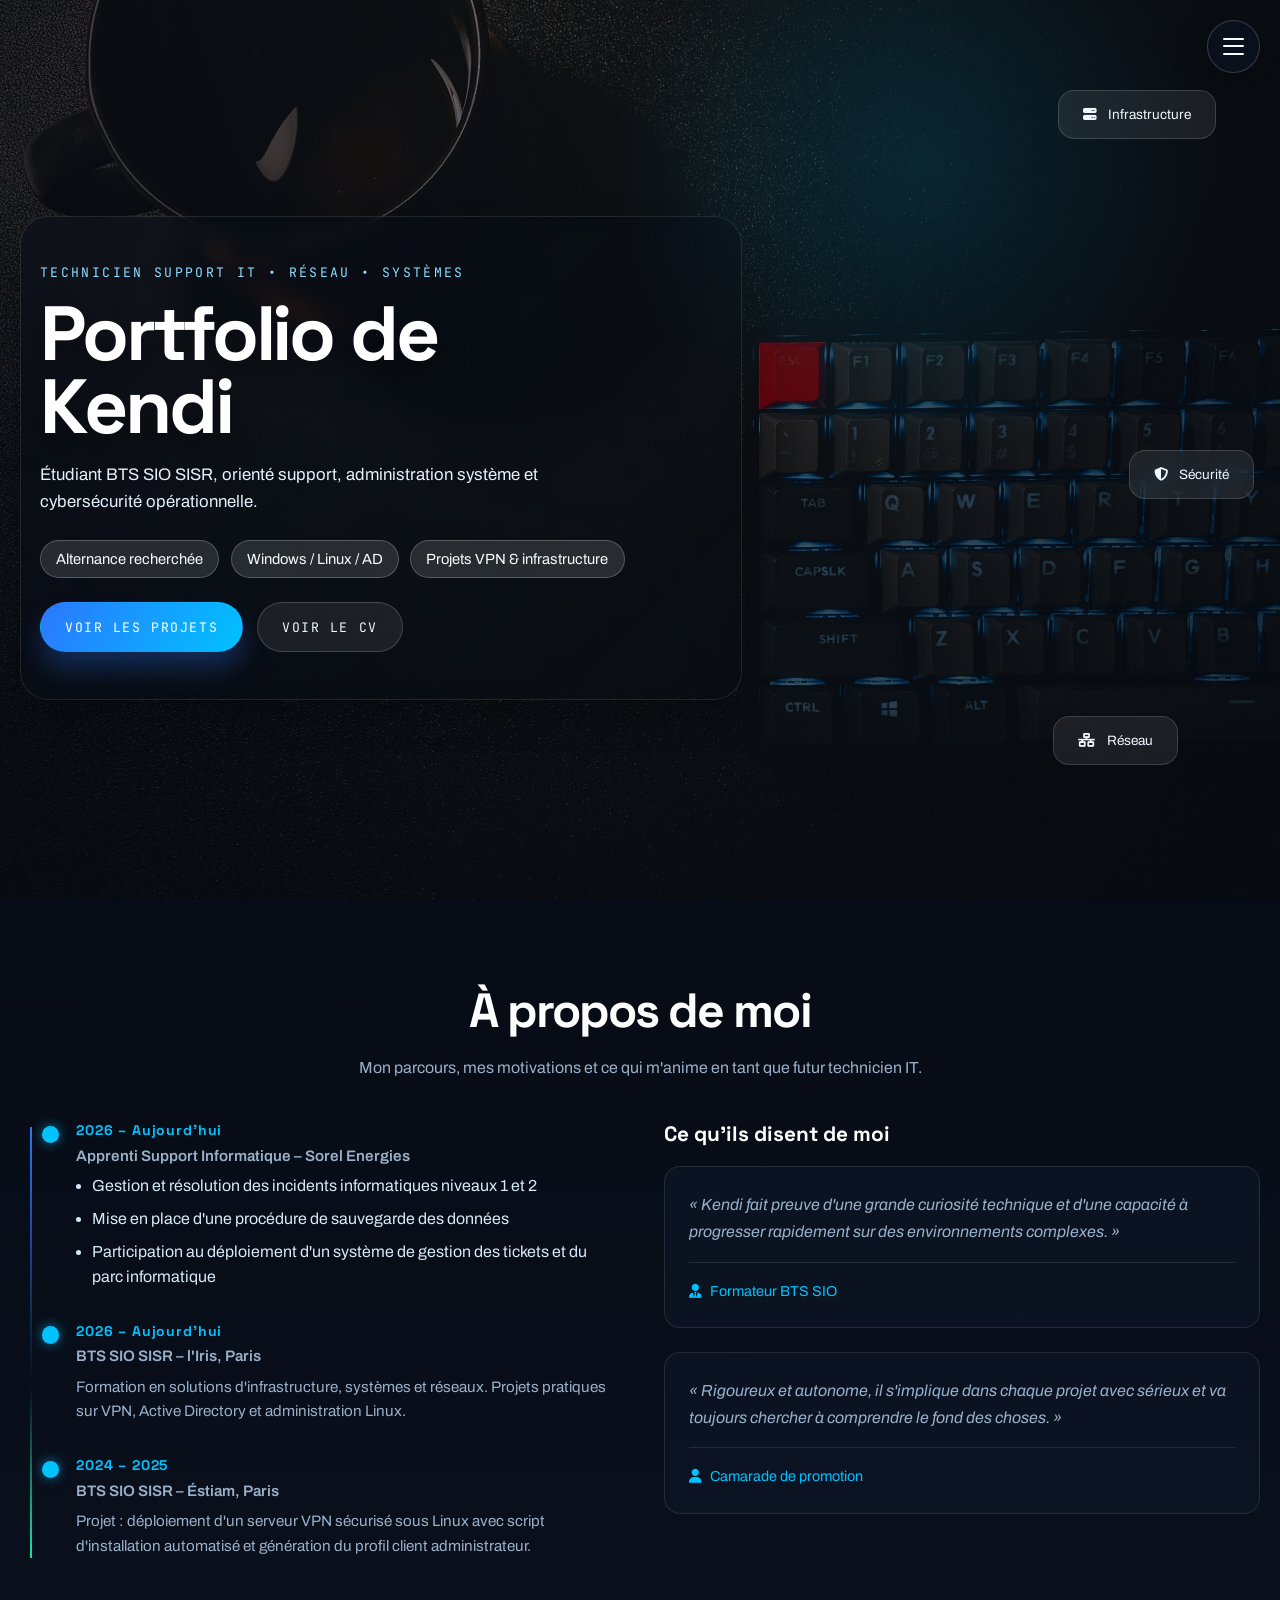
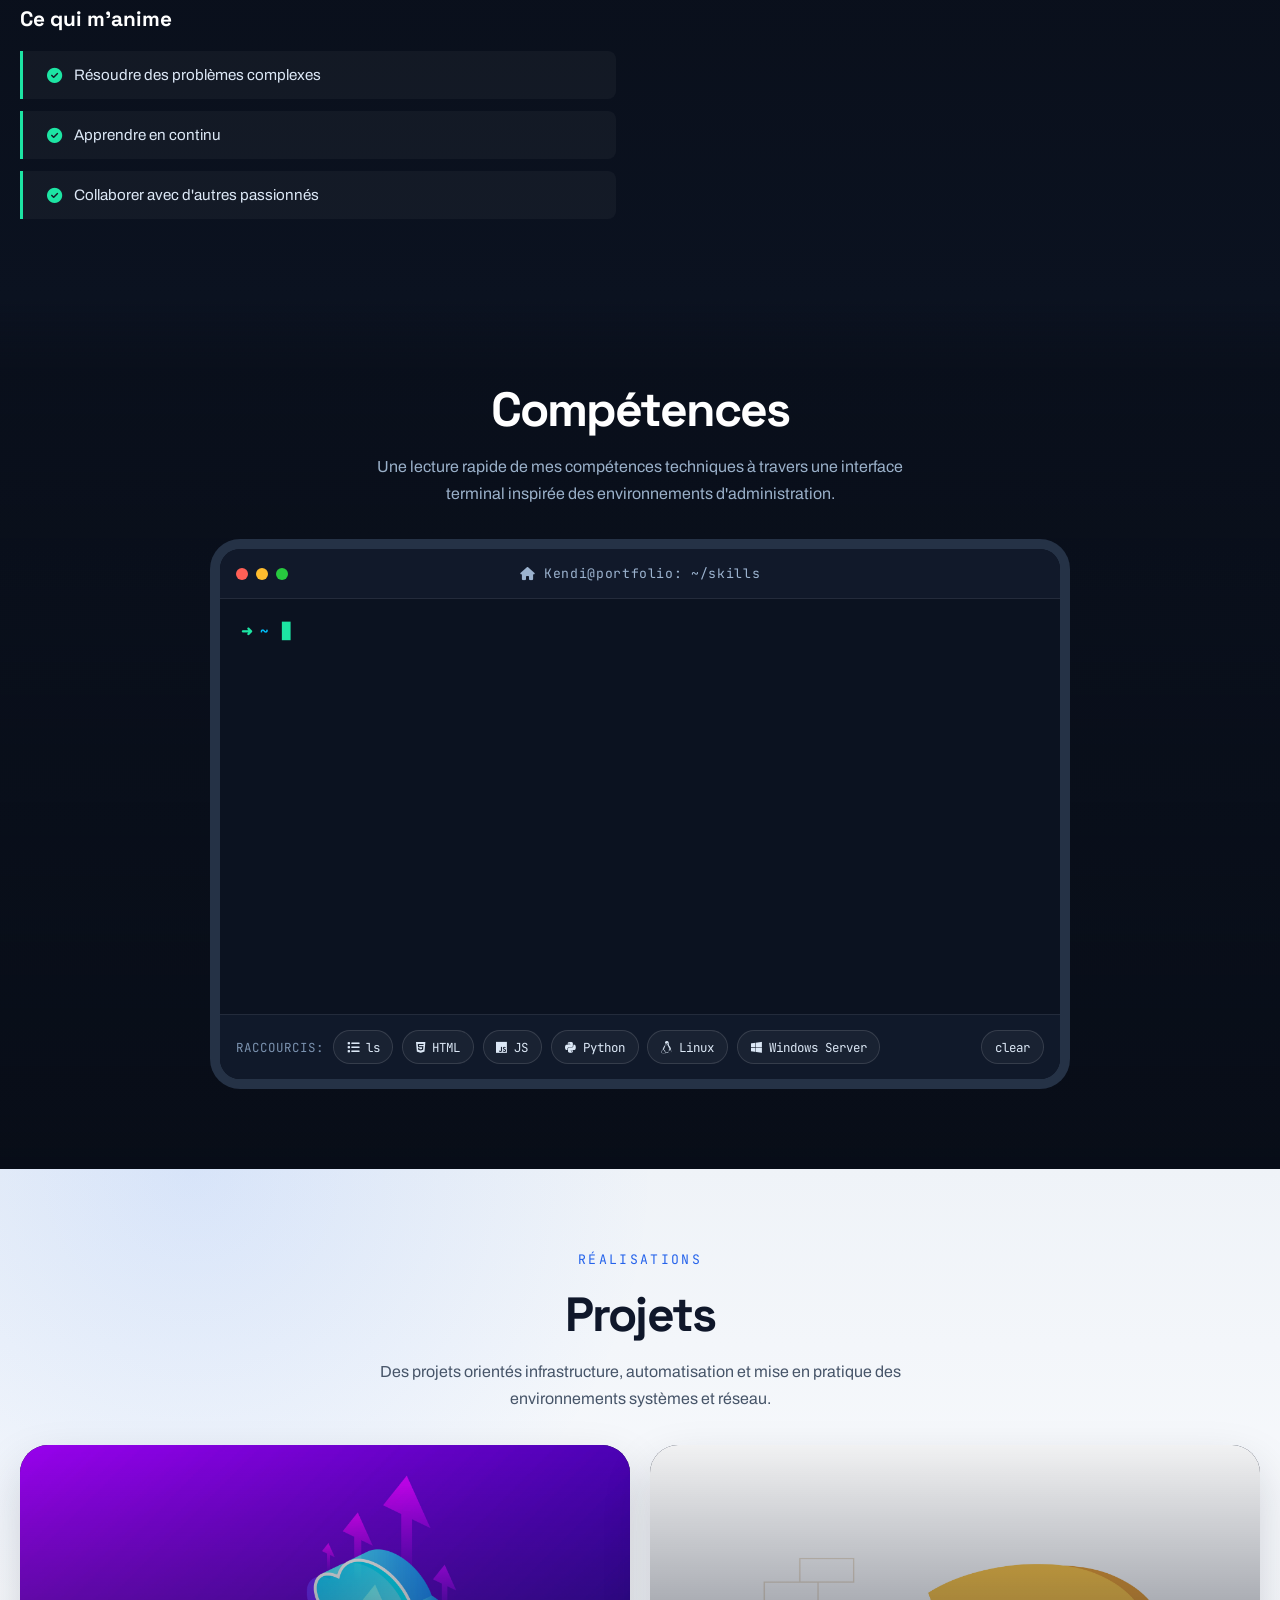
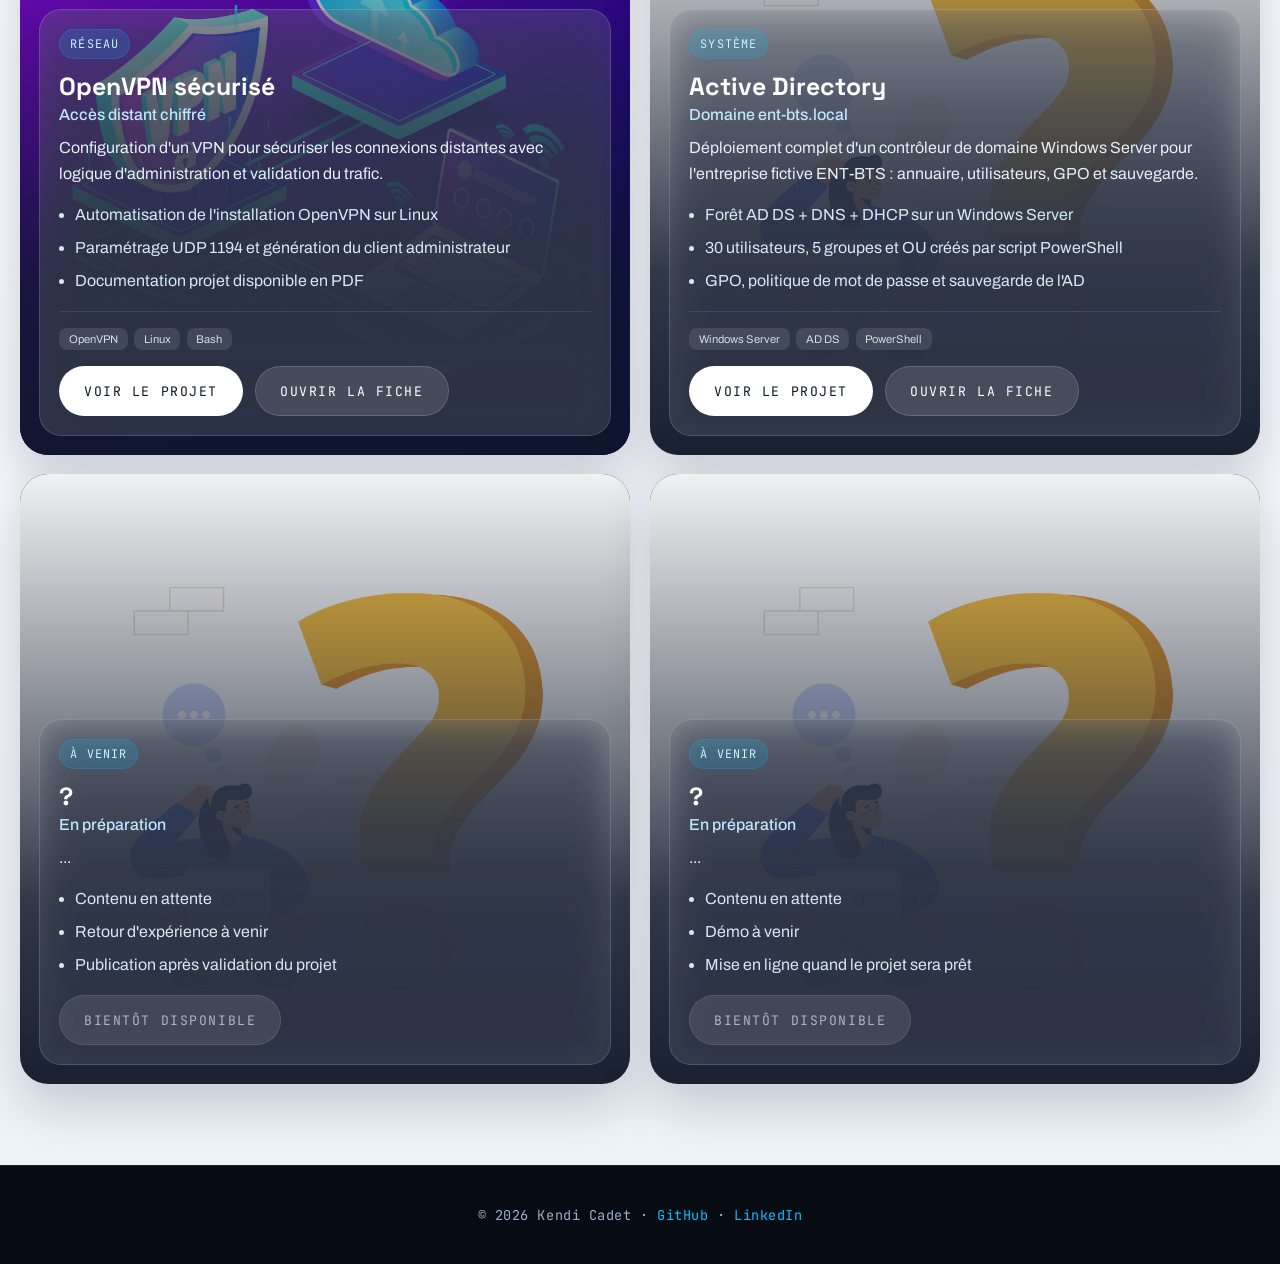
==== commit 27544ba9: "Ajout de projet et amélioration du logo k" ====
--- a/index.html
+++ b/index.html
@@ -3,7 +3,6 @@
 
 <head>
     <meta charset="UTF-8">
-    <meta http-equiv="X-UA-Compatible" content="IE=edge">
     <meta name="viewport" content="width=device-width, initial-scale=1.0">
     <meta name="description"
         content="Portfolio de Kendi Cadet, Technicien Support IT et administrateur réseau (BTS SIO SISR).">
@@ -14,6 +13,9 @@
     <link rel="preconnect" href="https://fonts.googleapis.com">
     <link rel="preconnect" href="https://fonts.gstatic.com" crossorigin>
     <link rel="preconnect" href="https://cdnjs.cloudflare.com">
+    <!-- Polices Google Fonts (chargées via <link> plutôt que @import : non bloquant) -->
+    <link rel="stylesheet"
+        href="https://fonts.googleapis.com/css2?family=Archivo:wght@400;500;600;700;800&family=JetBrains+Mono:wght@400;500;600&family=Space+Grotesk:wght@400;500;700&display=swap">
     <meta property="og:title" content="Portfolio - Kendi Cadet">
     <meta property="og:description"
         content="Portfolio de Kendi Cadet, Technicien Support IT et administrateur réseau (BTS SIO SISR).">
@@ -226,206 +228,290 @@
                             aria-label="Effacer l'écran">clear</button>
                     </div>
                 </div>
-    </div>
-    </section>
-
-    <section class="section-projets" id="projets">
-        <div class="entete-projets">
-            <div class="section-heading-block">
-                <p class="section-kicker">Réalisations</p>
-                <h2>Projets</h2>
-                <p>Des projets orientés infrastructure, automatisation et mise en pratique des environnements systèmes
-                    et réseau.</p>
+            </section>
+
+            <section class="section-projets" id="projets">
+                <div class="entete-projets">
+                    <div class="section-heading-block">
+                        <p class="section-kicker">Réalisations</p>
+                        <h2>Projets</h2>
+                        <p>Des projets orientés infrastructure, automatisation et mise en pratique des environnements
+                            systèmes
+                            et réseau.</p>
+                    </div>
+                </div>
+                <div class="cartes-projets">
+                    <div class="carte" data-animation="haut">
+                        <div class="wrapper-img-carte">
+                            <img src="./media/proj1.jpg" alt="Projet OpenVPN sécurisé" loading="lazy">
+                        </div>
+                        <div class="carte-overlay">
+                            <div class="info-carte">
+                                <span class="project-badge">Réseau</span>
+                                <h3>OpenVPN sécurisé</h3>
+                                <h4>Accès distant chiffré</h4>
+                                <p>Configuration d'un VPN pour sécuriser les connexions distantes avec logique
+                                    d'administration
+                                    et validation du trafic.</p>
+                                <ul class="project-points">
+                                    <li>Automatisation de l'installation OpenVPN sur Linux</li>
+                                    <li>Paramétrage UDP 1194 et génération du client administrateur</li>
+                                    <li>Documentation projet disponible en PDF</li>
+                                </ul>
+                                <div class="project-meta">
+                                    <div class="tech-stack">
+                                        <span class="tech-badge">OpenVPN</span>
+                                        <span class="tech-badge">Linux</span>
+                                        <span class="tech-badge">Bash</span>
+                                    </div>
+
+                                </div>
+                                <div class="project-actions">
+                                    <button class="bouton-voir" onclick="ouvrirModale('vpnModal')">Voir le
+                                        projet</button>
+                                    <a class="bouton-voir bouton-voir-secondaire"
+                                        href="./docs/Fiche_Projet_VPN_OpenVPN.pdf" target="_blank"
+                                        rel="noopener noreferrer">Ouvrir la fiche</a>
+                                </div>
+                            </div>
+                        </div>
+                    </div>
+                    <div class="carte" data-animation="haut">
+                        <div class="wrapper-img-carte">
+                            <img src="./media/proj2.jpg" alt="Projet Active Directory ENT-BTS" loading="lazy">
+                        </div>
+                        <div class="carte-overlay">
+                            <div class="info-carte">
+                                <span class="project-badge">Système</span>
+                                <h3>Active Directory</h3>
+                                <h4>Domaine ent-bts.local</h4>
+                                <p>Déploiement complet d'un contrôleur de domaine Windows Server pour
+                                    l'entreprise fictive ENT-BTS : annuaire, utilisateurs, GPO et sauvegarde.</p>
+                                <ul class="project-points">
+                                    <li>Forêt AD DS + DNS + DHCP sur un Windows Server</li>
+                                    <li>30 utilisateurs, 5 groupes et OU créés par script PowerShell</li>
+                                    <li>GPO, politique de mot de passe et sauvegarde de l'AD</li>
+                                </ul>
+                                <div class="project-meta">
+                                    <div class="tech-stack">
+                                        <span class="tech-badge">Windows Server</span>
+                                        <span class="tech-badge">AD DS</span>
+                                        <span class="tech-badge">PowerShell</span>
+                                    </div>
+
+                                </div>
+                                <div class="project-actions">
+                                    <button class="bouton-voir" onclick="ouvrirModale('adModal')">Voir le
+                                        projet</button>
+                                    <a class="bouton-voir bouton-voir-secondaire" href="./projet-active-directory.html"
+                                        target="_blank" rel="noopener noreferrer">Ouvrir la fiche</a>
+                                </div>
+                            </div>
+                        </div>
+                    </div>
+                    <div class="carte" data-animation="haut">
+                        <div class="wrapper-img-carte">
+                            <img src="./media/proj3.jpg" alt="Projet support informatique à venir" loading="lazy">
+                        </div>
+                        <div class="carte-overlay">
+                            <div class="info-carte">
+                                <span class="project-badge">À venir</span>
+                                <h3> ?</h3>
+                                <h4>En préparation</h4>
+                                <p>...</p>
+                                <ul class="project-points">
+                                    <li>Contenu en attente</li>
+                                    <li>Retour d'expérience à venir</li>
+                                    <li>Publication après validation du projet</li>
+                                </ul>
+                                <div class="project-actions">
+                                    <button class="bouton-voir" type="button" disabled>Bientôt disponible</button>
+                                </div>
+                            </div>
+                        </div>
+                    </div>
+                    <div class="carte" data-animation="haut">
+                        <div class="wrapper-img-carte">
+                            <img src="./media/proj4.jpg" alt="Projet web à venir" loading="lazy">
+                        </div>
+                        <div class="carte-overlay">
+                            <div class="info-carte">
+                                <span class="project-badge">À venir</span>
+                                <h3> ?</h3>
+                                <h4>En préparation</h4>
+                                <p>...</p>
+                                <ul class="project-points">
+                                    <li>Contenu en attente</li>
+                                    <li>Démo à venir</li>
+                                    <li>Mise en ligne quand le projet sera prêt</li>
+                                </ul>
+                                <div class="project-actions">
+                                    <button class="bouton-voir" type="button" disabled>Bientôt disponible</button>
+                                </div>
+                            </div>
+                        </div>
+                    </div>
+                </div>
+            </section>
+
+        </main>
+
+        <!-- FOOTER -->
+        <footer class="site-footer" aria-label="Pied de page">
+            <p class="footer-copy">&copy; 2026 Kendi Cadet &middot;
+                <a href="https://github.com/Kendi021" target="_blank" rel="noopener noreferrer">GitHub</a> &middot;
+                <a href="https://www.linkedin.com/in/kendi-cadet" target="_blank" rel="noopener noreferrer">LinkedIn</a>
+            </p>
+        </footer>
+
+        <!-- MODALE : DÉTAIL PROJET VPN -->
+        <div id="vpnModal" class="modale" role="dialog" aria-modal="true" aria-labelledby="vpnModalTitle">
+            <div class="contenu-modale">
+                <button class="fermer-modale" onclick="fermerModale('vpnModal')"
+                    aria-label="Fermer la modale">&times;</button>
+                <div class="project-modal-body">
+                    <div class="project-modal-copy">
+                        <span class="project-badge">Réseau &amp; Infrastructure</span>
+                        <h3 id="vpnModalTitle">Serveur VPN automatisé</h3>
+                        <p>Déploiement complet d'un serveur OpenVPN sur Ubuntu, avec provisioning automatique via
+                            <strong>cloud-init</strong> et installation non-interactive basée sur le script
+                            <em>angristan/openvpn-install</em>.
+                        </p>
+                        <ul class="modal-points">
+                            <li><strong>Cloud-config Ubuntu</strong> : locale, stockage LVM, authentification SSH par
+                                clé
+                                Ed25519, accès root désactivé.</li>
+                            <li><strong>Pare-feu UFW</strong> préconfigué (SSH + UDP 1194) et <strong>Fail2ban</strong>
+                                activé dès le premier démarrage.</li>
+                            <li><strong>Script Bash idempotent</strong> : protocole UDP, port 1194, génération
+                                automatique
+                                du profil client <code>client-admin.ovpn</code>.</li>
+                            <li>Infrastructure PKI complète (CA, certificat serveur, clé Diffie-Hellman, TLS 1.3 /
+                                AES-256-GCM).</li>
+                        </ul>
+                        <div class="project-links">
+                            <a class="bouton-voir" href="./docs/Fiche_Projet_VPN_OpenVPN.pdf" target="_blank"
+                                rel="noopener noreferrer">Ouvrir la fiche PDF</a>
+                            <a class="bouton-voir bouton-voir-secondaire" href="./docs/auto-vpn.sh.txt" target="_blank"
+                                rel="noopener noreferrer">Voir le script</a>
+                        </div>
+                    </div>
+                    <div class="vpn-demo-panel">
+                        <nav class="vpn-tabs" role="tablist" aria-label="Vues du projet VPN">
+                            <button class="vpn-tab vpn-tab--active" role="tab" aria-selected="true"
+                                aria-controls="vpn-pane-demo" id="vpn-btn-demo" data-pane="vpn-pane-demo">
+                                <i class="fas fa-terminal"></i> Démo simulée
+                            </button>
+                            <button class="vpn-tab" role="tab" aria-selected="false" aria-controls="vpn-pane-pdf"
+                                id="vpn-btn-pdf" data-pane="vpn-pane-pdf">
+                                <i class="fas fa-file-pdf"></i> Fiche PDF
+                            </button>
+                        </nav>
+
+                        <div class="vpn-pane" id="vpn-pane-demo" role="tabpanel" aria-labelledby="vpn-btn-demo">
+                            <div class="vpn-terminal">
+                                <div class="vpn-terminal-bar">
+                                    <span class="vpn-dot vpn-dot--red"></span>
+                                    <span class="vpn-dot vpn-dot--yellow"></span>
+                                    <span class="vpn-dot vpn-dot--green"></span>
+                                    <span class="vpn-terminal-title">adminvpn@vpn-server: ~</span>
+                                </div>
+                                <div class="vpn-terminal-body" id="vpnDemoOutput" aria-live="polite"></div>
+                                <div class="vpn-terminal-actions">
+                                    <button class="vpn-demo-btn" id="vpnDemoPlay" data-demo="vpn">
+                                        <i class="fas fa-play"></i> Lancer la démo
+                                    </button>
+                                </div>
+                            </div>
+                        </div>
+
+                        <div class="vpn-pane vpn-pane--hidden" id="vpn-pane-pdf" role="tabpanel"
+                            aria-labelledby="vpn-btn-pdf">
+                            <iframe src="./docs/Fiche_Projet_VPN_OpenVPN.pdf" width="100%" height="520"
+                                title="Fiche projet VPN OpenVPN">
+                                <p>Votre navigateur ne supporte pas l'affichage des PDF.
+                                    <a href="./docs/Fiche_Projet_VPN_OpenVPN.pdf">Cliquez ici pour télécharger le
+                                        PDF</a>
+                                </p>
+                            </iframe>
+                        </div>
+                    </div>
+                </div>
             </div>
         </div>
-        <div class="cartes-projets">
-            <div class="carte" data-animation="haut">
-                <div class="wrapper-img-carte">
-                    <img src="./media/proj1.jpg" alt="Projet OpenVPN sécurisé" loading="lazy">
-                </div>
-                <div class="carte-overlay">
-                    <div class="info-carte">
-                        <span class="project-badge">Réseau</span>
-                        <h3>OpenVPN sécurisé</h3>
-                        <h4>Accès distant chiffré</h4>
-                        <p>Configuration d'un VPN pour sécuriser les connexions distantes avec logique d'administration
-                            et validation du trafic.</p>
-                        <ul class="project-points">
-                            <li>Automatisation de l'installation OpenVPN sur Linux</li>
-                            <li>Paramétrage UDP 1194 et génération du client administrateur</li>
-                            <li>Documentation projet disponible en PDF</li>
+
+        <!-- MODALE : DÉTAIL PROJET ACTIVE DIRECTORY -->
+        <div id="adModal" class="modale" role="dialog" aria-modal="true" aria-labelledby="adModalTitle">
+            <div class="contenu-modale">
+                <button class="fermer-modale" onclick="fermerModale('adModal')"
+                    aria-label="Fermer la modale">&times;</button>
+                <div class="project-modal-body">
+                    <div class="project-modal-copy">
+                        <span class="project-badge">Système &amp; Annuaire</span>
+                        <h3 id="adModalTitle">Active Directory — ENT-BTS</h3>
+                        <p>Mise en place d'un domaine <strong>ent-bts.local</strong> sur un serveur
+                            <strong>Windows Server 2019</strong>, avec création automatisée de l'annuaire
+                            (utilisateurs, groupes, OU) via <strong>PowerShell</strong>.
+                        </p>
+                        <ul class="modal-points">
+                            <li><strong>Contrôleur de domaine</strong> : installation du rôle AD DS puis
+                                promotion de <code>SRV-AD01</code> avec <code>Install-ADDSForest</code>.</li>
+                            <li><strong>Services réseau</strong> : DNS intégré à l'AD et serveur DHCP
+                                (étendue <code>192.168.10.100-200</code>).</li>
+                            <li><strong>Annuaire</strong> : 5 unités d'organisation, 5 groupes globaux et
+                                30 comptes utilisateurs importés depuis un fichier CSV.</li>
+                            <li><strong>Sécurité &amp; sauvegarde</strong> : GPO de verrouillage de session,
+                                politique de mot de passe et sauvegarde de l'état système.</li>
                         </ul>
-                        <div class="project-meta">
-                            <div class="tech-stack">
-                                <span class="tech-badge">OpenVPN</span>
-                                <span class="tech-badge">Linux</span>
-                                <span class="tech-badge">Bash</span>
-                            </div>
-                            <div class="impact-metrics">
-                                <span class="metric"><i class="fas fa-clock"></i> 3 mois</span>
-                                <span class="metric"><i class="fas fa-code-branch"></i> Git</span>
-                            </div>
-                        </div>
-                        <div class="project-actions">
-                            <button class="bouton-voir" onclick="ouvrirModale('vpnModal')">Voir le projet</button>
-                            <a class="bouton-voir bouton-voir-secondaire" href="./docs/Fiche_Projet_VPN_OpenVPN.pdf"
-                                target="_blank" rel="noopener noreferrer">Ouvrir la fiche</a>
-                        </div>
-                    </div>
-                </div>
-            </div>
-            <div class="carte" data-animation="haut">
-                <div class="wrapper-img-carte">
-                    <img src="./media/proj2.jpg" alt="Projet infrastructure à venir" loading="lazy">
-                </div>
-                <div class="carte-overlay">
-                    <div class="info-carte">
-                        <span class="project-badge">À venir</span>
-                        <h3> ?</h3>
-                        <h4>En préparation</h4>
-                        <p>...</p>
-                        <ul class="project-points">
-                            <li>Contenu en attente</li>
-                            <li>Détails techniques à venir</li>
-                            <li>Présentation publiée quand le projet sera finalisé</li>
-                        </ul>
-                        <div class="project-actions">
-                            <button class="bouton-voir" type="button" disabled>Bientôt disponible</button>
-                        </div>
-                    </div>
-                </div>
-            </div>
-            <div class="carte" data-animation="haut">
-                <div class="wrapper-img-carte">
-                    <img src="./media/proj3.jpg" alt="Projet support informatique à venir" loading="lazy">
-                </div>
-                <div class="carte-overlay">
-                    <div class="info-carte">
-                        <span class="project-badge">À venir</span>
-                        <h3> ?</h3>
-                        <h4>En préparation</h4>
-                        <p>...</p>
-                        <ul class="project-points">
-                            <li>Contenu en attente</li>
-                            <li>Retour d'expérience à venir</li>
-                            <li>Publication après validation du projet</li>
-                        </ul>
-                        <div class="project-actions">
-                            <button class="bouton-voir" type="button" disabled>Bientôt disponible</button>
-                        </div>
-                    </div>
-                </div>
-            </div>
-            <div class="carte" data-animation="haut">
-                <div class="wrapper-img-carte">
-                    <img src="./media/proj4.jpg" alt="Projet web à venir" loading="lazy">
-                </div>
-                <div class="carte-overlay">
-                    <div class="info-carte">
-                        <span class="project-badge">À venir</span>
-                        <h3> ?</h3>
-                        <h4>En préparation</h4>
-                        <p>...</p>
-                        <ul class="project-points">
-                            <li>Contenu en attente</li>
-                            <li>Démo à venir</li>
-                            <li>Mise en ligne quand le projet sera prêt</li>
-                        </ul>
-                        <div class="project-actions">
-                            <button class="bouton-voir" type="button" disabled>Bientôt disponible</button>
-                        </div>
-                    </div>
-                </div>
-            </div>
-        </div>
-    </section>
-
-    </main>
-
-    <!-- FOOTER -->
-    <footer class="site-footer" aria-label="Pied de page">
-        <p class="footer-copy">&copy; 2026 Kendi Cadet &middot;
-            <a href="https://github.com/Kendi021" target="_blank" rel="noopener noreferrer">GitHub</a> &middot;
-            <a href="https://www.linkedin.com/in/kendi-cadet" target="_blank" rel="noopener noreferrer">LinkedIn</a>
-        </p>
-    </footer>
-
-    <!-- MODALE : DÉTAIL PROJET VPN -->
-    <div id="vpnModal" class="modale" role="dialog" aria-modal="true" aria-labelledby="vpnModalTitle">
-        <div class="contenu-modale">
-            <button class="fermer-modale" onclick="fermerModale('vpnModal')"
-                aria-label="Fermer la modale">&times;</button>
-            <div class="project-modal-body">
-                <div class="project-modal-copy">
-                    <span class="project-badge">Réseau &amp; Infrastructure</span>
-                    <h3 id="vpnModalTitle">Serveur VPN automatisé</h3>
-                    <p>Déploiement complet d'un serveur OpenVPN sur Ubuntu, avec provisioning automatique via
-                        <strong>cloud-init</strong> et installation non-interactive basée sur le script
-                        <em>angristan/openvpn-install</em>.
-                    </p>
-                    <ul class="modal-points">
-                        <li><strong>Cloud-config Ubuntu</strong> : locale, stockage LVM, authentification SSH par clé
-                            Ed25519, accès root désactivé.</li>
-                        <li><strong>Pare-feu UFW</strong> préconfigué (SSH + UDP 1194) et <strong>Fail2ban</strong>
-                            activé dès le premier démarrage.</li>
-                        <li><strong>Script Bash idempotent</strong> : protocole UDP, port 1194, génération automatique
-                            du profil client <code>client-admin.ovpn</code>.</li>
-                        <li>Infrastructure PKI complète (CA, certificat serveur, clé Diffie-Hellman, TLS 1.3 /
-                            AES-256-GCM).</li>
-                    </ul>
-                    <div class="project-links">
-                        <a class="bouton-voir" href="./docs/Fiche_Projet_VPN_OpenVPN.pdf" target="_blank"
-                            rel="noopener noreferrer">Ouvrir la fiche PDF</a>
-                        <a class="bouton-voir bouton-voir-secondaire" href="./docs/auto-vpn.sh.txt" target="_blank"
-                            rel="noopener noreferrer">Voir le script</a>
-                    </div>
-                </div>
-                <div class="vpn-demo-panel">
-                    <nav class="vpn-tabs" role="tablist" aria-label="Vues du projet VPN">
-                        <button class="vpn-tab vpn-tab--active" role="tab" aria-selected="true"
-                            aria-controls="vpn-pane-demo" id="vpn-btn-demo" data-pane="vpn-pane-demo">
-                            <i class="fas fa-terminal"></i> Démo simulée
-                        </button>
-                        <button class="vpn-tab" role="tab" aria-selected="false" aria-controls="vpn-pane-pdf"
-                            id="vpn-btn-pdf" data-pane="vpn-pane-pdf">
-                            <i class="fas fa-file-pdf"></i> Fiche PDF
-                        </button>
-                    </nav>
-
-                    <div class="vpn-pane" id="vpn-pane-demo" role="tabpanel" aria-labelledby="vpn-btn-demo">
-                        <div class="vpn-terminal">
-                            <div class="vpn-terminal-bar">
-                                <span class="vpn-dot vpn-dot--red"></span>
-                                <span class="vpn-dot vpn-dot--yellow"></span>
-                                <span class="vpn-dot vpn-dot--green"></span>
-                                <span class="vpn-terminal-title">adminvpn@vpn-server: ~</span>
-                            </div>
-                            <div class="vpn-terminal-body" id="vpnDemoOutput" aria-live="polite"></div>
-                            <div class="vpn-terminal-actions">
-                                <button class="vpn-demo-btn" id="vpnDemoPlay">
-                                    <i class="fas fa-play"></i> Lancer la démo
-                                </button>
-                            </div>
-                        </div>
-                    </div>
-
-                    <div class="vpn-pane vpn-pane--hidden" id="vpn-pane-pdf" role="tabpanel"
-                        aria-labelledby="vpn-btn-pdf">
-                        <iframe src="./docs/Fiche_Projet_VPN_OpenVPN.pdf" width="100%" height="520"
-                            title="Fiche projet VPN OpenVPN">
-                            <p>Votre navigateur ne supporte pas l'affichage des PDF.
-                                <a href="./docs/Fiche_Projet_VPN_OpenVPN.pdf">Cliquez ici pour télécharger le PDF</a>
-                            </p>
-                        </iframe>
+                        <div class="project-links">
+                            <a class="bouton-voir" href="./projet-active-directory.html" target="_blank"
+                                rel="noopener noreferrer">Ouvrir la fiche complète</a>
+                        </div>
+                    </div>
+                    <div class="vpn-demo-panel">
+                        <nav class="vpn-tabs" role="tablist" aria-label="Vues du projet Active Directory">
+                            <button class="vpn-tab vpn-tab--active" role="tab" aria-selected="true"
+                                aria-controls="ad-pane-demo" id="ad-btn-demo" data-pane="ad-pane-demo">
+                                <i class="fas fa-terminal"></i> Démo simulée
+                            </button>
+                            <button class="vpn-tab" role="tab" aria-selected="false" aria-controls="ad-pane-doc"
+                                id="ad-btn-doc" data-pane="ad-pane-doc">
+                                <i class="fas fa-file-lines"></i> Documentation
+                            </button>
+                        </nav>
+
+                        <div class="vpn-pane" id="ad-pane-demo" role="tabpanel" aria-labelledby="ad-btn-demo">
+                            <div class="vpn-terminal">
+                                <div class="vpn-terminal-bar">
+                                    <span class="vpn-dot vpn-dot--red"></span>
+                                    <span class="vpn-dot vpn-dot--yellow"></span>
+                                    <span class="vpn-dot vpn-dot--green"></span>
+                                    <span class="vpn-terminal-title">Administrateur@SRV-AD01: PS C:\&gt;</span>
+                                </div>
+                                <div class="vpn-terminal-body" id="adDemoOutput" aria-live="polite"></div>
+                                <div class="vpn-terminal-actions">
+                                    <button class="vpn-demo-btn" id="adDemoPlay" data-demo="ad">
+                                        <i class="fas fa-play"></i> Lancer la démo
+                                    </button>
+                                </div>
+                            </div>
+                        </div>
+
+                        <div class="vpn-pane vpn-pane--hidden" id="ad-pane-doc" role="tabpanel"
+                            aria-labelledby="ad-btn-doc">
+                            <iframe src="./projet-active-directory.html" width="100%" height="520"
+                                title="Fiche projet Active Directory ENT-BTS">
+                                <p>Votre navigateur ne supporte pas l'affichage intégré.
+                                    <a href="./projet-active-directory.html">Cliquez ici pour ouvrir la fiche</a>
+                                </p>
+                            </iframe>
+                        </div>
                     </div>
                 </div>
             </div>
         </div>
     </div>
 
-
-    </div>
-
     <script src="./script.js"></script>
 </body>
 
--- a/assets/css/style.css
+++ b/assets/css/style.css
@@ -3,8 +3,7 @@
    Feuille de style principale (fusionnée)
    ================================================ */
 
-/* Polices Google Fonts */
-@import url('https://fonts.googleapis.com/css2?family=Archivo:wght@400;500;600;700;800&family=JetBrains+Mono:wght@400;500;600&family=Space+Grotesk:wght@400;500;700&display=swap');
+/* Polices Google Fonts : chargées via <link> dans index.html (non bloquant) */
 
 /* ================================================
    1. RESET & BASE
@@ -230,6 +229,7 @@
     border: 1px solid rgba(255, 255, 255, 0.18);
     border-radius: 999px;
     background: rgba(10, 18, 32, 0.72);
+    -webkit-backdrop-filter: blur(16px);
     backdrop-filter: blur(16px);
     display: flex;
     flex-direction: column;
@@ -331,6 +331,7 @@
     border-radius: 28px;
     background: linear-gradient(135deg, rgba(6, 12, 22, 0.56), rgba(6, 12, 22, 0.22));
     border: 1px solid rgba(255, 255, 255, 0.1);
+    -webkit-backdrop-filter: blur(8px);
     backdrop-filter: blur(8px);
     box-shadow: 0 16px 36px rgba(0, 0, 0, 0.22);
 }
@@ -386,6 +387,7 @@
     background: rgba(255, 255, 255, 0.12);
     color: #f6fbff;
     font-size: 0.92rem;
+    -webkit-backdrop-filter: blur(10px);
     backdrop-filter: blur(10px);
 }
 
@@ -423,6 +425,7 @@
     color: #eef6ff;
     background: rgba(255, 255, 255, 0.08);
     border-color: rgba(255, 255, 255, 0.18);
+    -webkit-backdrop-filter: blur(12px);
     backdrop-filter: blur(12px);
 }
 
@@ -444,21 +447,30 @@
 
 .barre-laterale {
     position: fixed;
-    top: 0;
-    right: -22rem;
+    top: 5rem;
+    right: 1.25rem;
     z-index: 100;
-    width: min(22rem, 92vw);
-    height: 100vh;
-    padding: 6rem 2rem 2rem;
-    background: rgba(7, 11, 20, 0.84);
-    border-left: 1px solid rgba(255, 255, 255, 0.08);
+    width: min(19rem, 90vw);
+    max-height: calc(100vh - 6.5rem);
+    overflow-y: auto;
+    padding: 1.6rem;
+    background: rgba(7, 11, 20, 0.92);
+    border: 1px solid rgba(255, 255, 255, 0.08);
+    border-radius: var(--radius-md);
+    -webkit-backdrop-filter: blur(18px);
     backdrop-filter: blur(18px);
-    transition: right 0.35s ease;
+    box-shadow: var(--shadow-md);
+    transform: translateX(calc(100% + 2rem));
+    opacity: 0;
+    visibility: hidden;
+    transition: transform 0.35s ease, opacity 0.35s ease, visibility 0.35s ease;
     contain: layout style paint;
 }
 
 .afficher-menu .barre-laterale {
-    right: 0;
+    transform: translateX(0);
+    opacity: 1;
+    visibility: visible;
 }
 
 .menu-intro {
@@ -496,12 +508,9 @@
 }
 
 .reseaux-sociaux {
-    position: absolute;
-    bottom: 2rem;
-    left: 2rem;
-    right: 2rem;
     display: flex;
     gap: 0.8rem;
+    margin-top: 1.6rem;
 }
 
 .reseaux-sociaux a {
@@ -856,6 +865,7 @@
     background: rgba(255, 255, 255, 0.12);
     border: 1px solid rgba(255, 255, 255, 0.14);
     color: #ffffff;
+    -webkit-backdrop-filter: blur(18px);
     backdrop-filter: blur(18px);
 }
 
@@ -942,7 +952,9 @@
     z-index: 9999;
     padding: 1rem;
     background: rgba(3, 7, 14, 0.78);
+    -webkit-backdrop-filter: blur(10px);
     backdrop-filter: blur(10px);
+    overflow-y: auto;
 }
 
 .contenu-modale {
@@ -1033,6 +1045,7 @@
     padding: 1rem 1.5rem;
     background: rgba(255, 255, 255, 0.08);
     border: 1px solid rgba(255, 255, 255, 0.15);
+    -webkit-backdrop-filter: blur(12px);
     backdrop-filter: blur(12px);
     border-radius: 16px;
     display: flex;
@@ -1255,6 +1268,11 @@
         right: 1rem;
     }
 
+    /* Badges décoratifs masqués sur mobile : ils chevauchaient le texte du hero */
+    .hero-visuals {
+        display: none;
+    }
+
     .banniere {
         padding: 6rem 1rem 3rem;
     }
@@ -1293,21 +1311,90 @@
         padding: 1rem;
     }
 
+    .modale {
+        padding: 0.4rem;
+    }
+
     .contenu-modale {
         padding: 0.9rem;
-        margin-top: 2vh;
+        margin: 0.4rem auto;
+        border-radius: 14px;
+    }
+
+    .project-modal-copy h3 {
+        font-size: 1.4rem;
+    }
+
+    .fermer-modale {
+        font-size: 1.7rem;
+        top: 0.6rem;
+        right: 0.8rem;
+    }
+
+    .vpn-terminal {
+        height: 260px;
+    }
+
+    .vpn-terminal-body {
+        font-size: 0.72rem;
+        line-height: 1.7;
+    }
+
+    .vpn-pane iframe {
+        height: 300px;
+    }
+
+    /* Projets : thème sombre sur mobile (supprime le bloc blanc derrière les cartes) */
+    .section-projets {
+        background: linear-gradient(180deg, #0b1220 0%, #0c1627 100%);
+    }
+
+    .section-heading-block h1,
+    .section-heading-block h2 {
+        color: #ffffff;
+    }
+
+    .section-heading-block p:last-child {
+        color: var(--muted);
+    }
+
+    .section-kicker {
+        color: #8cdcff !important;
     }
 
     .cartes-projets {
-        gap: 1rem;
-    }
-
+        gap: 1.2rem;
+    }
+
+    /* Cartes : image en bandeau + infos sur fond plein = bien plus lisible */
     .carte {
-        min-height: 25rem;
+        min-height: 0;
+        background: #0f1d30;
+        border: 1px solid rgba(255, 255, 255, 0.08);
+    }
+
+    .wrapper-img-carte,
+    .wrapper-img-carte img {
+        height: 170px;
+    }
+
+    .carte-overlay {
+        position: static;
+        padding: 0;
+        background: none;
     }
 
     .info-carte {
-        padding: 1rem;
+        padding: 1.3rem;
+        border: none;
+        border-radius: 0;
+        background: #0f1d30;
+        -webkit-backdrop-filter: none;
+        backdrop-filter: none;
+    }
+
+    .info-carte h3 {
+        font-size: 1.4rem;
     }
 
     .project-actions,
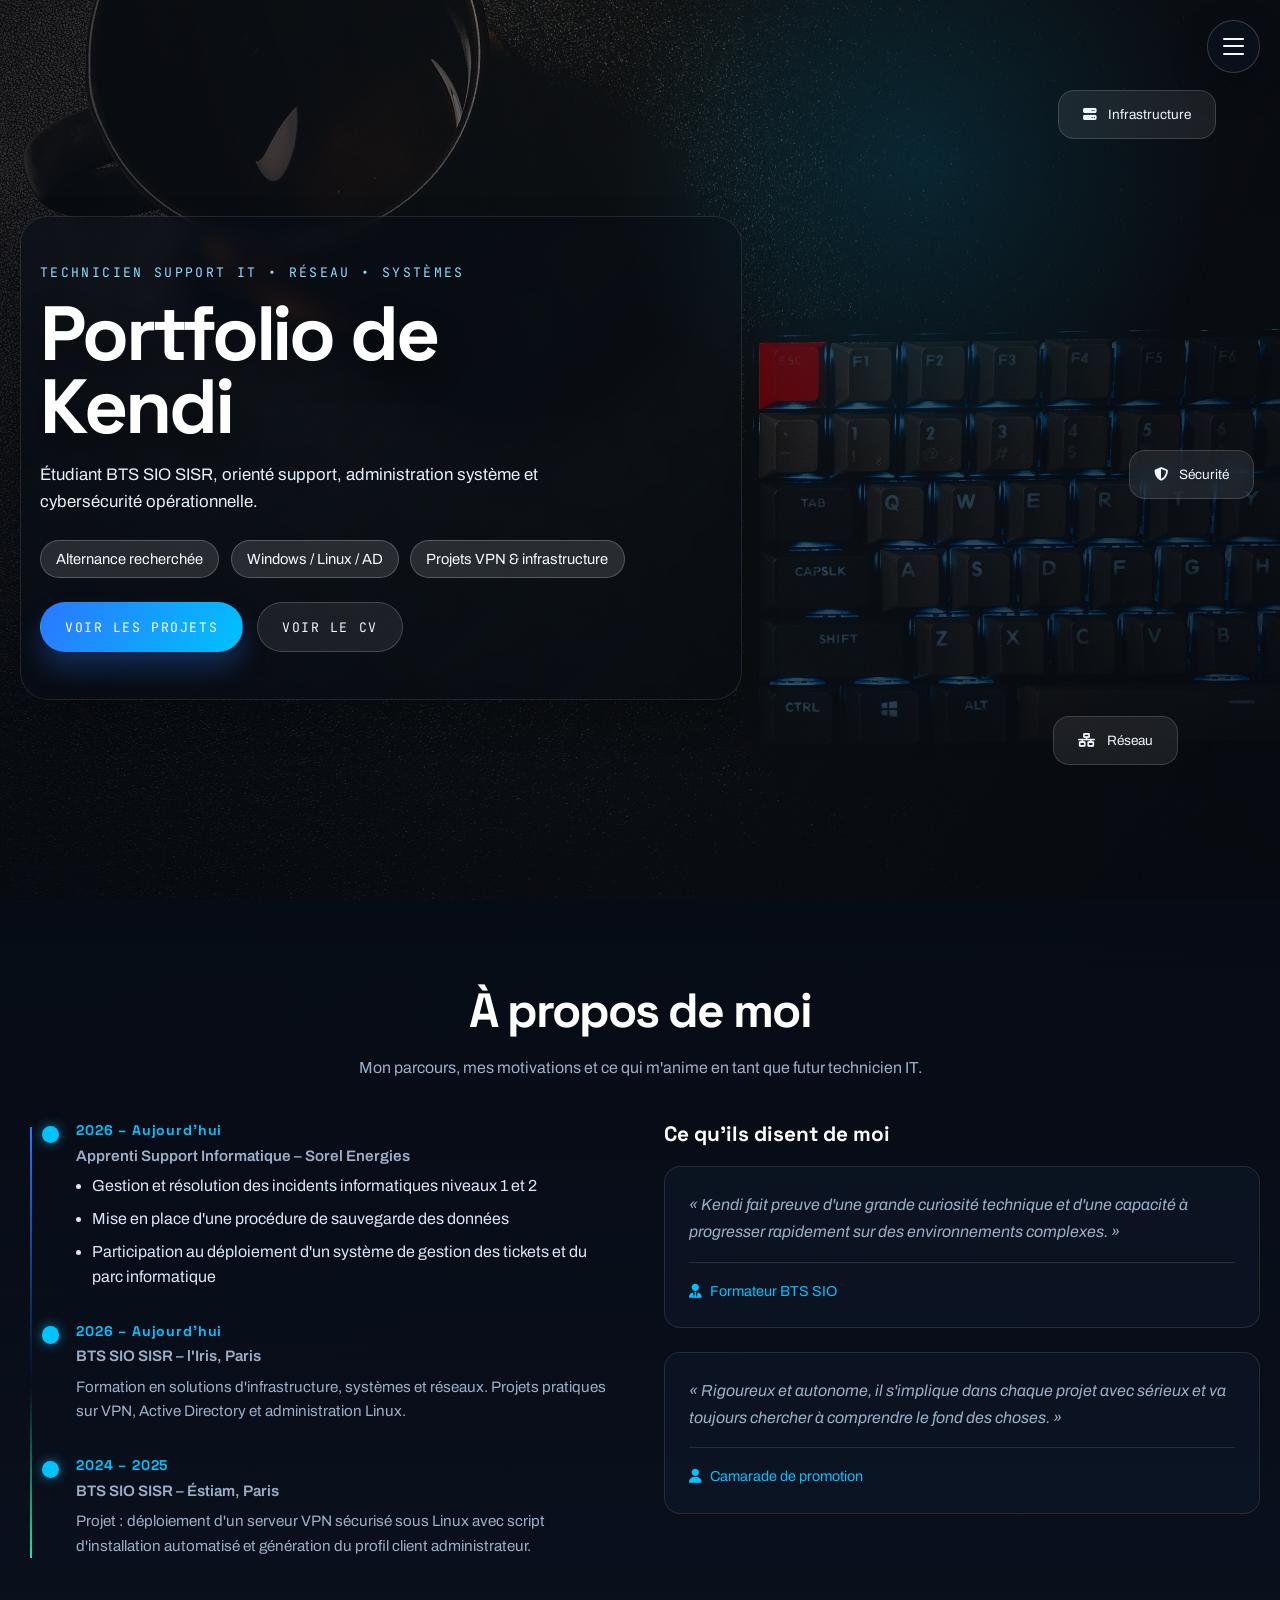
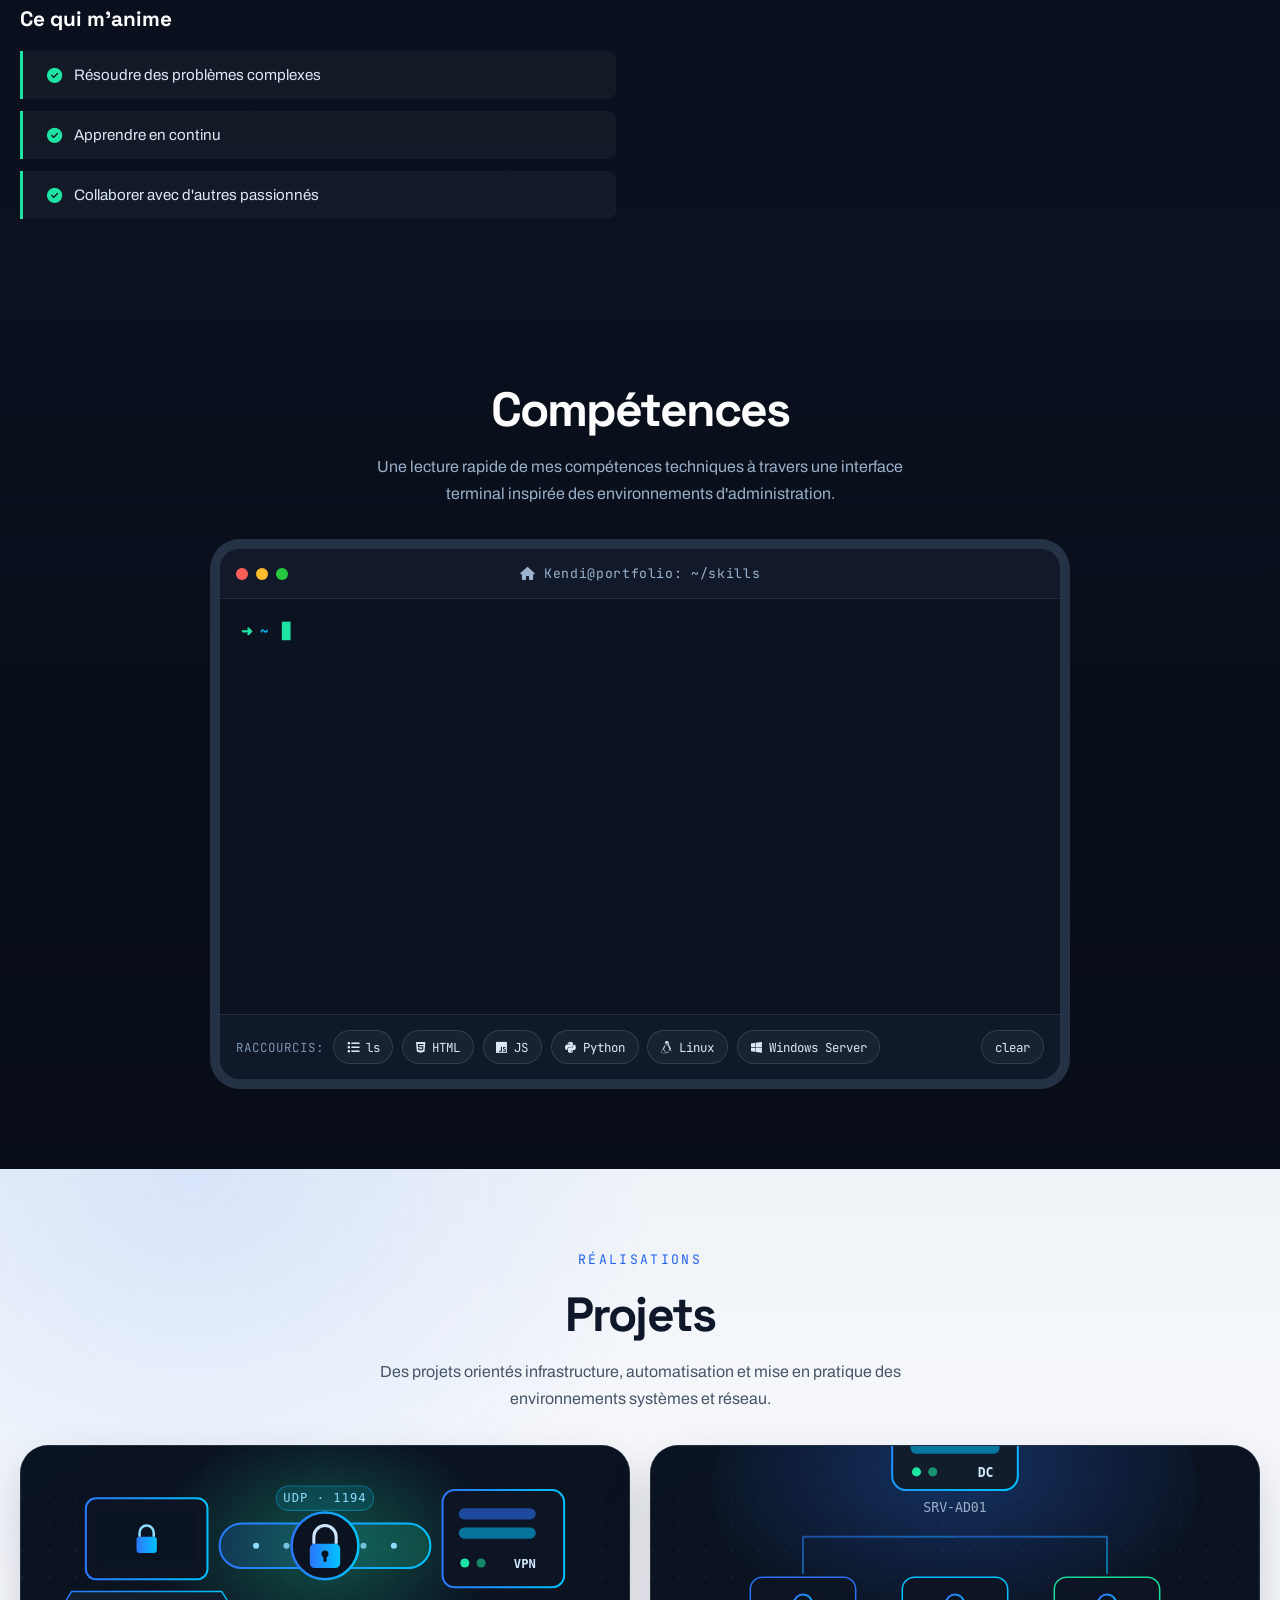
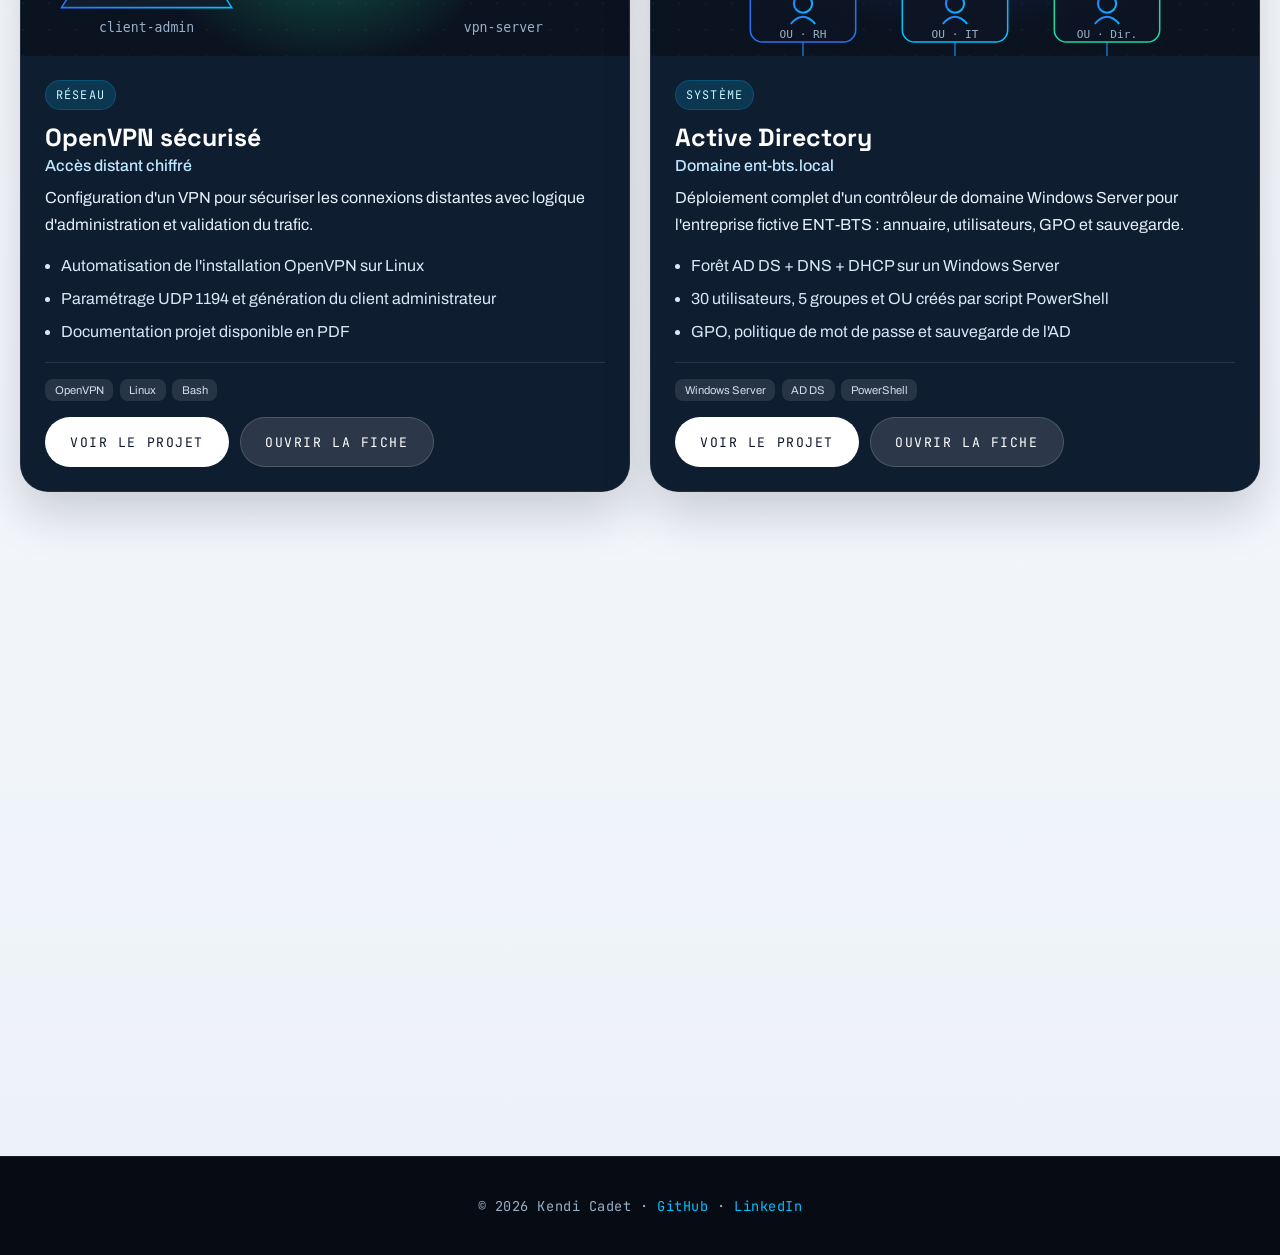
==== commit ac27c635: "Pas justement des projets" ====
--- a/index.html
+++ b/index.html
@@ -5,7 +5,11 @@
     <meta charset="UTF-8">
     <meta name="viewport" content="width=device-width, initial-scale=1.0">
     <meta name="description"
-        content="Portfolio de Kendi Cadet, Technicien Support IT et administrateur réseau (BTS SIO SISR).">
+        content="Kendi Cadet, étudiant en BTS SIO SISR en recherche d'alternance en Île-de-France : technicien support informatique, administration systèmes et réseaux (Windows, Linux, Active Directory) et cybersécurité.">
+    <meta name="author" content="Kendi Cadet">
+    <meta name="robots" content="index, follow">
+    <meta name="theme-color" content="#070b14">
+    <link rel="canonical" href="https://kendi021.github.io/">
     <link rel="apple-touch-icon" sizes="180x180" href="./assets/images/apple-touch-icon.png">
     <link rel="icon" type="image/png" sizes="32x32" href="assets/images/favicon-32x32.png">
     <link rel="icon" type="image/png" sizes="16x16" href="assets/images/favicon-16x16.png">
@@ -16,18 +20,40 @@
     <!-- Polices Google Fonts (chargées via <link> plutôt que @import : non bloquant) -->
     <link rel="stylesheet"
         href="https://fonts.googleapis.com/css2?family=Archivo:wght@400;500;600;700;800&family=JetBrains+Mono:wght@400;500;600&family=Space+Grotesk:wght@400;500;700&display=swap">
-    <meta property="og:title" content="Portfolio - Kendi Cadet">
+    <meta property="og:title" content="Kendi Cadet — Technicien support IT & systèmes/réseaux | BTS SIO SISR">
     <meta property="og:description"
-        content="Portfolio de Kendi Cadet, Technicien Support IT et administrateur réseau (BTS SIO SISR).">
+        content="Étudiant BTS SIO SISR en recherche d'alternance en Île-de-France : support informatique, administration systèmes et réseaux (Windows/Linux/AD) et cybersécurité.">
     <meta property="og:type" content="website">
     <meta property="og:url" content="https://kendi021.github.io/">
+    <meta property="og:site_name" content="Portfolio de Kendi Cadet">
+    <meta property="og:locale" content="fr_FR">
+    <meta property="og:image" content="https://kendi021.github.io/assets/images/android-chrome-512x512.png">
+    <meta property="og:image:alt" content="Logo K — Portfolio de Kendi Cadet">
     <meta name="twitter:card" content="summary">
+    <meta name="twitter:title" content="Kendi Cadet — Technicien support IT & systèmes/réseaux | BTS SIO SISR">
+    <meta name="twitter:description"
+        content="Étudiant BTS SIO SISR en recherche d'alternance en Île-de-France : support, systèmes & réseaux, cybersécurité.">
+    <meta name="twitter:image" content="https://kendi021.github.io/assets/images/android-chrome-512x512.png">
+    <!-- Données structurées (Person) pour Google -->
+    <script type="application/ld+json">
+    {
+      "@context": "https://schema.org",
+      "@type": "Person",
+      "name": "Kendi Cadet",
+      "url": "https://kendi021.github.io/",
+      "jobTitle": "Technicien support informatique et administrateur systèmes et réseaux (étudiant BTS SIO SISR)",
+      "description": "Étudiant en BTS SIO SISR en recherche d'alternance en Île-de-France, orienté support informatique, administration systèmes et réseaux et cybersécurité.",
+      "address": { "@type": "PostalAddress", "addressRegion": "Île-de-France", "addressCountry": "FR" },
+      "knowsAbout": ["Support informatique", "Helpdesk", "Windows Server", "Active Directory", "DNS", "DHCP", "Linux", "Réseaux", "VPN", "Cybersécurité", "PowerShell"],
+      "sameAs": ["https://github.com/Kendi021", "https://www.linkedin.com/in/kendi-cadet"]
+    }
+    </script>
     <!-- Font Awesome (icônes) -->
     <link rel="stylesheet" href="https://cdnjs.cloudflare.com/ajax/libs/font-awesome/6.5.2/css/all.min.css"
         crossorigin="anonymous" referrerpolicy="no-referrer">
     <!-- Feuille de style principale -->
     <link rel="stylesheet" href="./assets/css/style.css">
-    <title>Portfolio - Kendi Cadet</title>
+    <title>Kendi Cadet — Alternance BTS SIO SISR | Technicien support & réseaux</title>
 </head>
 
 <body class="preloading">
@@ -52,7 +78,7 @@
         <!-- HEADER / HERO -->
         <header>
             <div class="conteneur-image">
-                <img src="./assets/images/backgroundimg.jpg" alt="Image de fond bureau" fetchpriority="high"
+                <img src="./assets/images/backgroundimg.jpg" alt="Poste de travail informatique — Kendi Cadet, technicien support IT et administrateur systèmes et réseaux (BTS SIO SISR)" fetchpriority="high"
                     decoding="async">
             </div>
             <div class="hero-visuals">
@@ -243,7 +269,7 @@
                 <div class="cartes-projets">
                     <div class="carte" data-animation="haut">
                         <div class="wrapper-img-carte">
-                            <img src="./media/proj1.jpg" alt="Projet OpenVPN sécurisé" loading="lazy">
+                            <img src="./media/proj1.svg" alt="Projet OpenVPN sécurisé : VPN chiffré automatisé sur Linux (cybersécurité réseau)" loading="lazy">
                         </div>
                         <div class="carte-overlay">
                             <div class="info-carte">
@@ -270,7 +296,7 @@
                                     <button class="bouton-voir" onclick="ouvrirModale('vpnModal')">Voir le
                                         projet</button>
                                     <a class="bouton-voir bouton-voir-secondaire"
-                                        href="./docs/Fiche_Projet_VPN_OpenVPN.pdf" target="_blank"
+                                        href="./projet-openvpn.html" target="_blank"
                                         rel="noopener noreferrer">Ouvrir la fiche</a>
                                 </div>
                             </div>
@@ -278,7 +304,7 @@
                     </div>
                     <div class="carte" data-animation="haut">
                         <div class="wrapper-img-carte">
-                            <img src="./media/proj2.jpg" alt="Projet Active Directory ENT-BTS" loading="lazy">
+                            <img src="./media/proj2.svg" alt="Projet Active Directory : domaine Windows Server ent-bts.local avec DNS, DHCP et GPO (BTS SIO SISR)" loading="lazy">
                         </div>
                         <div class="carte-overlay">
                             <div class="info-carte">
@@ -309,7 +335,7 @@
                             </div>
                         </div>
                     </div>
-                    <div class="carte" data-animation="haut">
+                    <div class="carte carte--placeholder" data-animation="haut">
                         <div class="wrapper-img-carte">
                             <img src="./media/proj3.jpg" alt="Projet support informatique à venir" loading="lazy">
                         </div>
@@ -330,7 +356,7 @@
                             </div>
                         </div>
                     </div>
-                    <div class="carte" data-animation="haut">
+                    <div class="carte carte--placeholder" data-animation="haut">
                         <div class="wrapper-img-carte">
                             <img src="./media/proj4.jpg" alt="Projet web à venir" loading="lazy">
                         </div>
--- a/assets/css/style.css
+++ b/assets/css/style.css
@@ -830,43 +830,46 @@
 
 .carte {
     position: relative;
-    min-height: 29rem;
+    min-height: 0;
     border-radius: var(--radius-lg);
     overflow: hidden;
     box-shadow: 0 22px 48px rgba(15, 23, 42, 0.18);
-    background: #0f172a;
-}
-
+    background: #0f1d30;
+    border: 1px solid rgba(255, 255, 255, 0.08);
+}
+
+/* Image affichée en bandeau visible en haut de la carte (l'illustration n'est plus masquée) */
 .wrapper-img-carte,
-.wrapper-img-carte img,
+.wrapper-img-carte img {
+    width: 100%;
+    height: 210px;
+}
+
+.wrapper-img-carte {
+    /* fond proche de celui des illustrations SVG = raccord net */
+    background: #0a1320;
+}
+
+.wrapper-img-carte img {
+    display: block;
+    object-fit: cover;
+}
+
 .carte-overlay {
     width: 100%;
-    height: 100%;
-}
-
-.wrapper-img-carte img {
-    object-fit: cover;
-}
-
-.carte-overlay {
-    position: absolute;
-    inset: 0;
-    display: flex;
-    align-items: flex-end;
-    padding: 1.2rem;
-    background:
-        linear-gradient(180deg, rgba(15, 23, 42, 0.06), rgba(15, 23, 42, 0.86) 70%, rgba(15, 23, 42, 0.96) 100%);
+    position: static;
+    display: block;
+    padding: 0;
+    background: none;
 }
 
 .info-carte {
     width: 100%;
-    padding: 1.2rem;
-    border-radius: 22px;
-    background: rgba(255, 255, 255, 0.12);
-    border: 1px solid rgba(255, 255, 255, 0.14);
+    padding: 1.5rem;
+    border-radius: 0;
+    background: #0f1d30;
+    border: none;
     color: #ffffff;
-    -webkit-backdrop-filter: blur(18px);
-    backdrop-filter: blur(18px);
 }
 
 .project-badge {
@@ -1380,6 +1383,10 @@
 
     .carte-overlay {
         position: static;
+        display: block;
+        /* annule le height:100% + align-items:flex-end hérités du desktop
+           qui créaient un grand vide au-dessus du texte sur mobile */
+        height: auto;
         padding: 0;
         background: none;
     }
@@ -1405,6 +1412,42 @@
     .project-actions>*,
     .project-links>* {
         width: 100%;
+    }
+
+    /* Modale : aucun débordement horizontal sur mobile */
+    .modale {
+        overflow-x: hidden;
+    }
+
+    /* Terminal de démo : les longues commandes s'enroulent au lieu d'être coupées */
+    .vpn-terminal-body {
+        overflow-x: hidden;
+        padding: 0.85rem 0.95rem;
+    }
+
+    .vpn-terminal-body .vpn-line {
+        white-space: pre-wrap;
+        overflow-wrap: anywhere;
+    }
+
+    /* Titre du terminal masqué : trop long pour la barre sur petit écran */
+    .vpn-terminal-title {
+        display: none;
+    }
+
+    /* Cartes « À venir » : version compacte (pas de pavé de texte inutile) */
+    .carte--placeholder .wrapper-img-carte,
+    .carte--placeholder .wrapper-img-carte img {
+        height: 96px;
+    }
+
+    .carte--placeholder .info-carte p,
+    .carte--placeholder .project-points {
+        display: none;
+    }
+
+    .carte--placeholder .info-carte {
+        padding: 1rem 1.3rem 1.3rem;
     }
 }
 
@@ -1503,6 +1546,7 @@
 .vpn-pane {
     flex: 1;
     min-height: 0;
+    min-width: 0;
 }
 
 .vpn-pane--hidden {
@@ -1513,6 +1557,7 @@
     display: flex;
     flex-direction: column;
     height: 470px;
+    min-width: 0;
 }
 
 .vpn-terminal-bar {
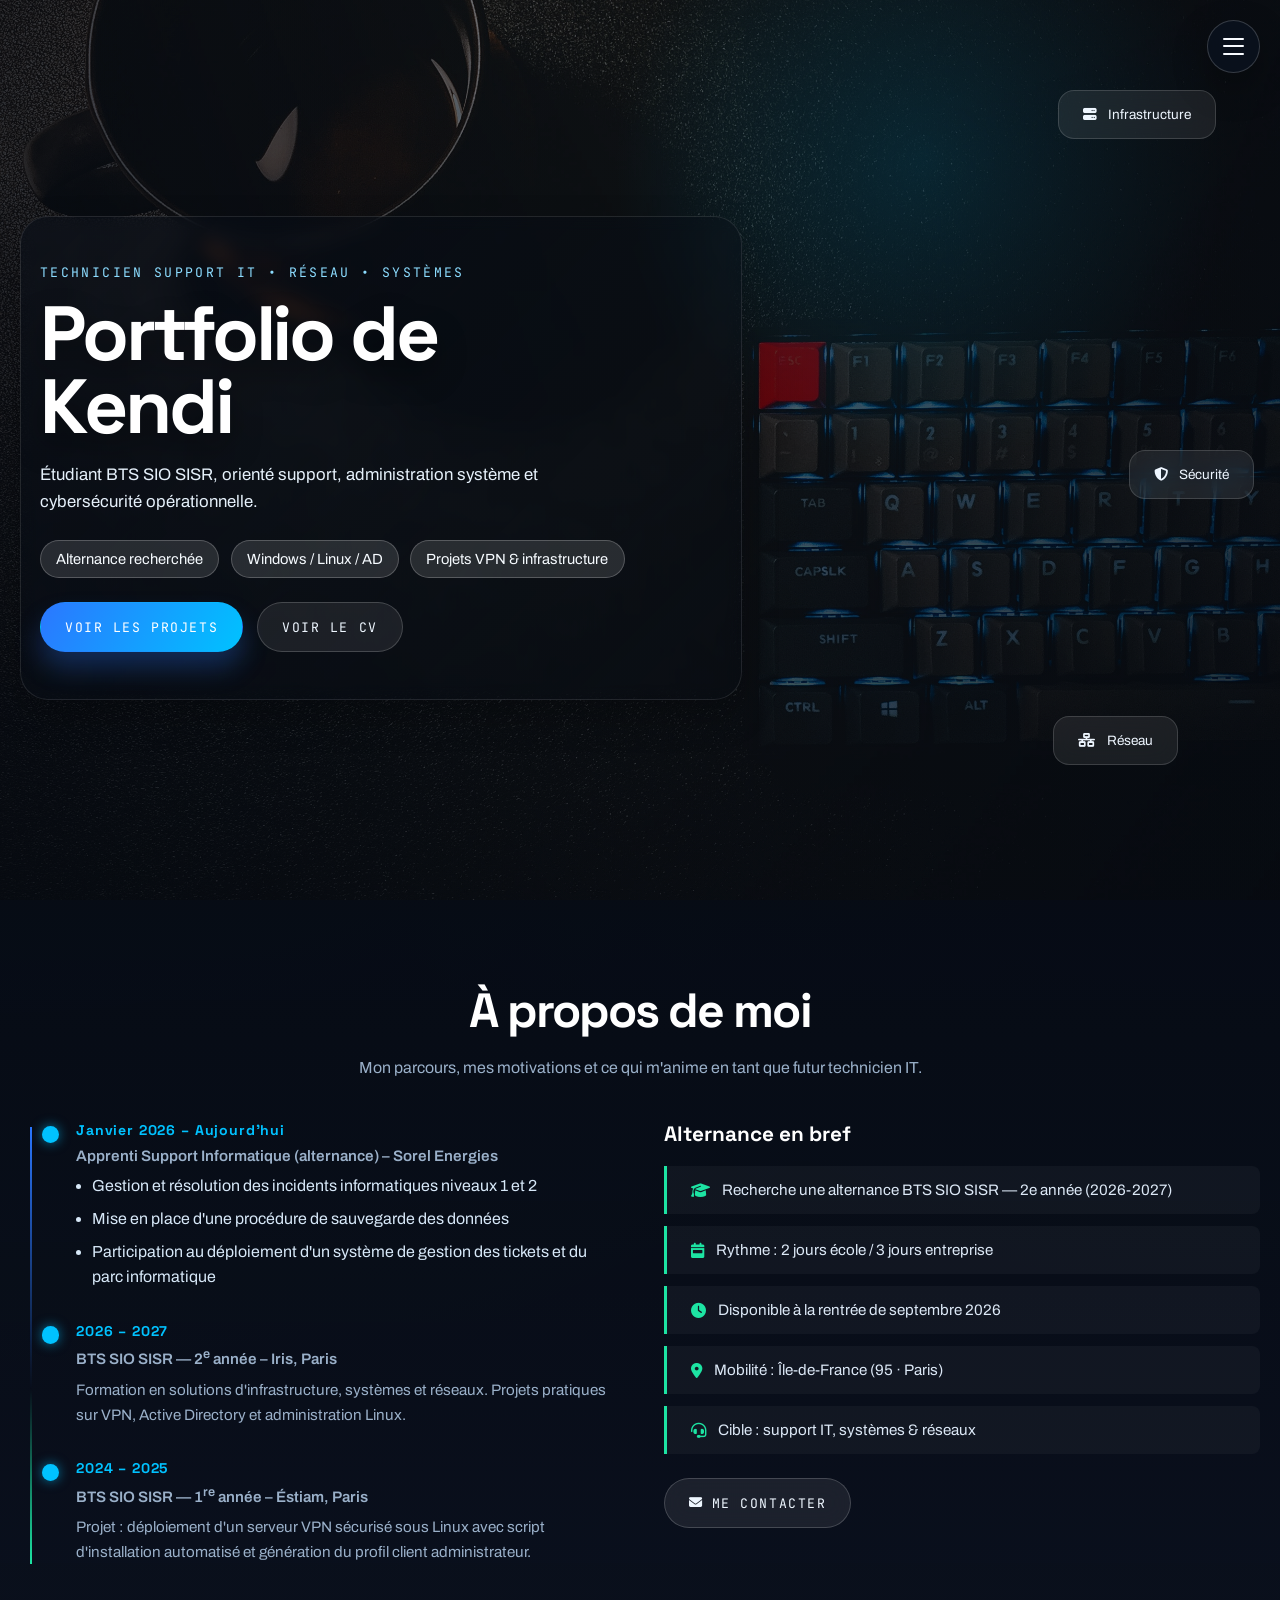
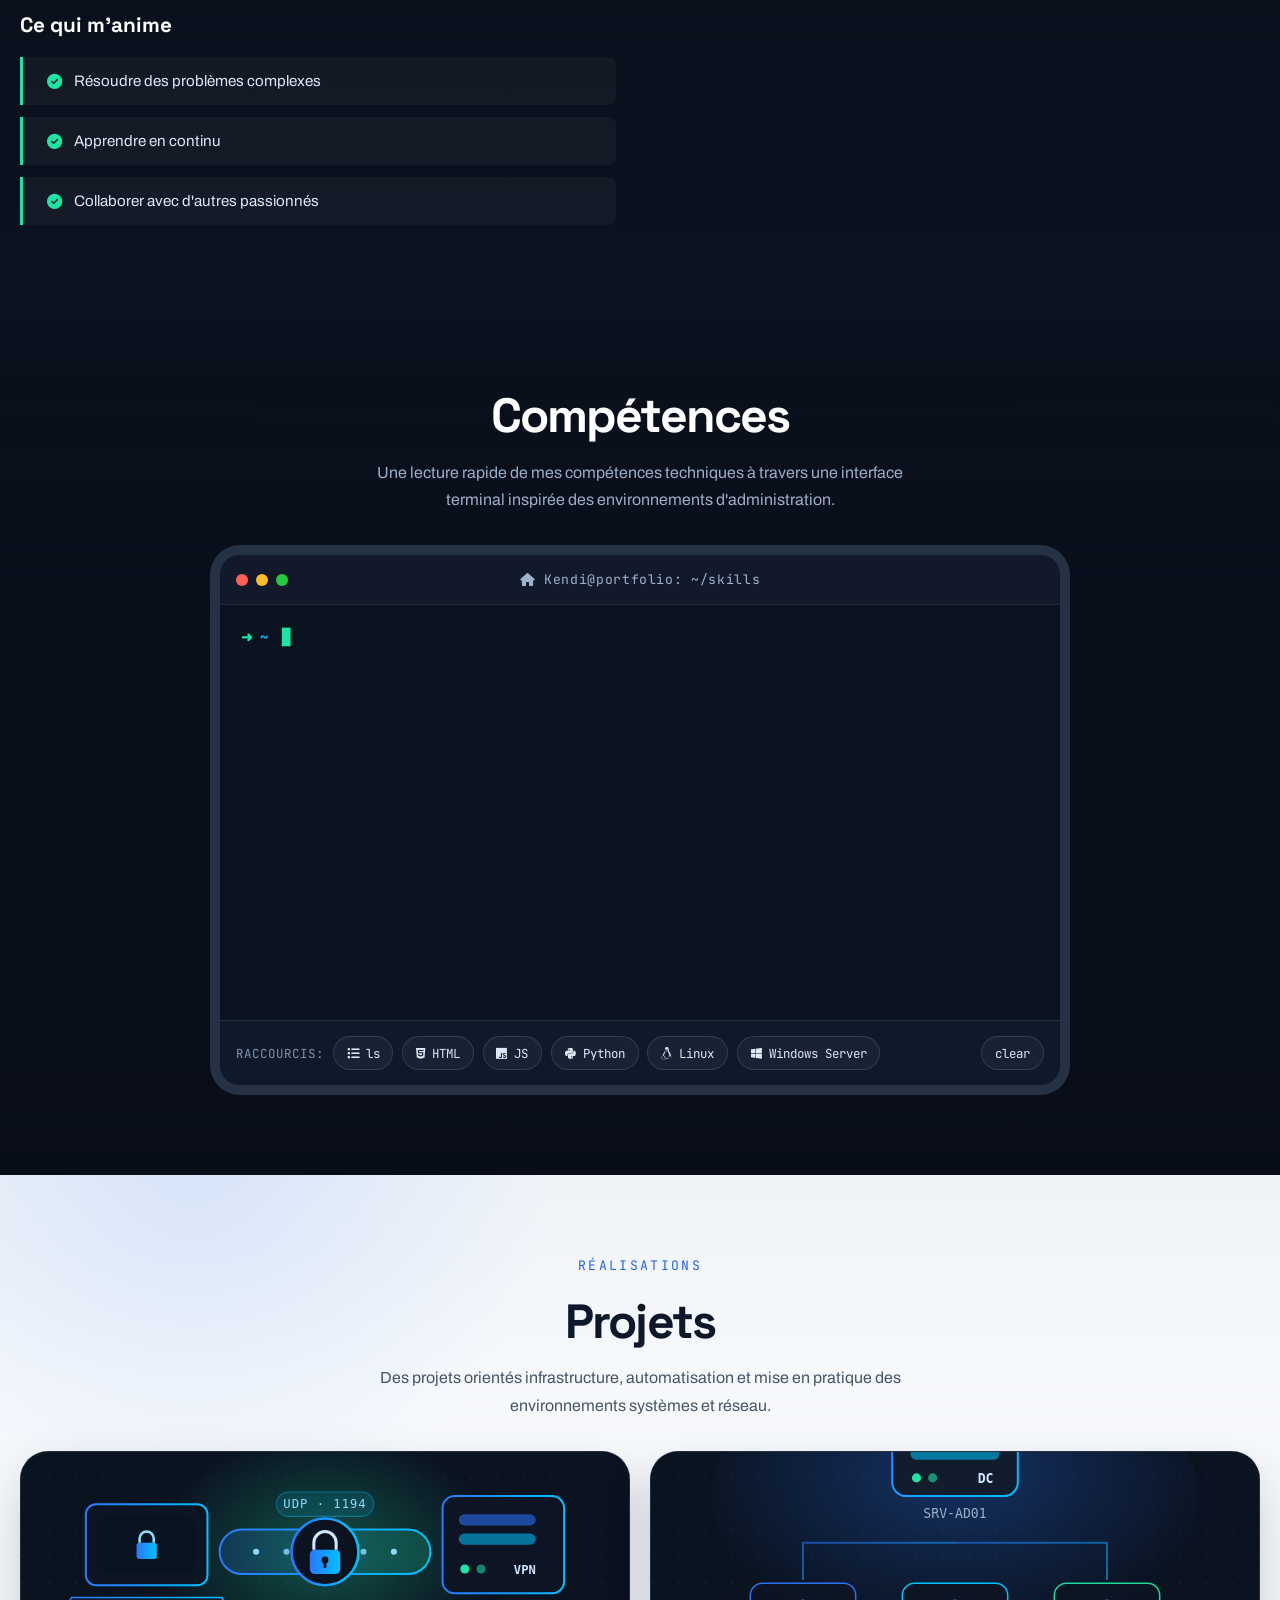
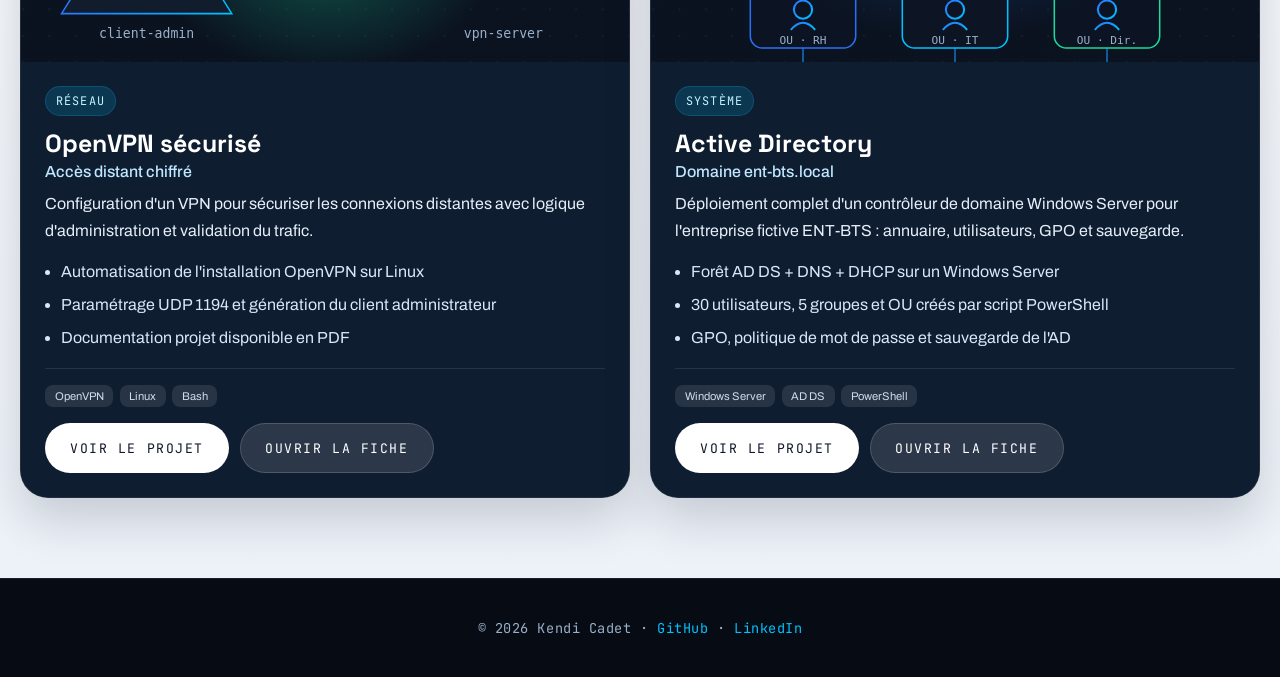
==== commit 6ea287aa: "Optimisation et ajustements" ====
--- a/index.html
+++ b/index.html
@@ -66,7 +66,7 @@
     </div>
 
     <div class="container">
-        <!-- MENU BURGER (ouvrir/fermer la navigation latérale) -->
+        <!-- MENU rapide (ouvrir/fermer la navigation latérale) -->
         <div class="menu-burger" id="fermer-menu" role="button" tabindex="0" aria-label="Ouvrir ou fermer le menu"
             aria-expanded="false">
             <div class="ligne" id="ligne1"></div>
@@ -78,8 +78,9 @@
         <!-- HEADER / HERO -->
         <header>
             <div class="conteneur-image">
-                <img src="./assets/images/backgroundimg.jpg" alt="Poste de travail informatique — Kendi Cadet, technicien support IT et administrateur systèmes et réseaux (BTS SIO SISR)" fetchpriority="high"
-                    decoding="async">
+                <img src="./assets/images/backgroundimg.jpg"
+                    alt="Poste de travail informatique — Kendi Cadet, technicien support IT et administrateur systèmes et réseaux (BTS SIO SISR)"
+                    fetchpriority="high" decoding="async">
             </div>
             <div class="hero-visuals">
                 <div class="floating-badge" style="right: 5%; top: 10%;">
@@ -145,8 +146,8 @@
                     <div class="propos-content" data-animation="gauche">
                         <div class="timeline">
                             <div class="timeline-item">
-                                <h3>2026 – Aujourd'hui</h3>
-                                <p class="timeline-role">Apprenti Support Informatique – Sorel Energies</p>
+                                <h3>Janvier 2026 – Aujourd'hui</h3>
+                                <p class="timeline-role">Apprenti Support Informatique (alternance) – Sorel Energies</p>
                                 <ul class="project-points">
                                     <li>Gestion et résolution des incidents informatiques niveaux 1 et 2</li>
                                     <li>Mise en place d'une procédure de sauvegarde des données</li>
@@ -155,14 +156,14 @@
                                 </ul>
                             </div>
                             <div class="timeline-item">
-                                <h3>2026 – Aujourd'hui</h3>
-                                <p class="timeline-role">BTS SIO SISR – l'Iris, Paris</p>
+                                <h3>2026 – 2027</h3>
+                                <p class="timeline-role">BTS SIO SISR — 2<sup>e</sup> année – Iris, Paris</p>
                                 <p>Formation en solutions d'infrastructure, systèmes et réseaux. Projets pratiques sur
                                     VPN, Active Directory et administration Linux.</p>
                             </div>
                             <div class="timeline-item">
                                 <h3>2024 – 2025</h3>
-                                <p class="timeline-role">BTS SIO SISR – Éstiam, Paris</p>
+                                <p class="timeline-role">BTS SIO SISR — 1<sup>re</sup> année – Éstiam, Paris</p>
                                 <p>Projet : déploiement d'un serveur VPN sécurisé sous Linux avec script
                                     d'installation automatisé et génération du profil client administrateur.</p>
                             </div>
@@ -181,19 +182,21 @@
                     </div>
 
                     <div class="testimonials" data-animation="droite">
-                        <h3>Ce qu'ils disent de moi</h3>
-                        <div class="testimonial-grid">
-                            <div class="testimonial-card">
-                                <p>« Kendi fait preuve d'une grande curiosité technique et d'une capacité à progresser
-                                    rapidement sur des environnements complexes. »</p>
-                                <cite><i class="fas fa-user-tie" aria-hidden="true"></i> Formateur BTS SIO</cite>
-                            </div>
-                            <div class="testimonial-card">
-                                <p>« Rigoureux et autonome, il s'implique dans chaque projet avec sérieux et va toujours
-                                    chercher à comprendre le fond des choses. »</p>
-                                <cite><i class="fas fa-user" aria-hidden="true"></i> Camarade de promotion</cite>
-                            </div>
-                        </div>
+                        <h3>Alternance en bref</h3>
+                        <ul class="values-list">
+                            <li><i class="fas fa-graduation-cap" aria-hidden="true"></i> Recherche une alternance BTS
+                                SIO SISR — 2e année (2026-2027)</li>
+                            <li><i class="fas fa-calendar-week" aria-hidden="true"></i> Rythme : 2 jours école / 3 jours
+                                entreprise</li>
+                            <li><i class="fas fa-clock" aria-hidden="true"></i> Disponible à la rentrée de septembre
+                                2026</li>
+                            <li><i class="fas fa-location-dot" aria-hidden="true"></i> Mobilité : Île-de-France (95 ·
+                                Paris)</li>
+                            <li><i class="fas fa-headset" aria-hidden="true"></i> Cible : support IT, systèmes &amp;
+                                réseaux</li>
+                        </ul>
+                        <a class="bouton-secondaire alternance-contact" href="mailto:cadetkendi2@gmail.com"><i
+                                class="fas fa-envelope" aria-hidden="true"></i> Me contacter</a>
                     </div>
                 </div>
             </section>
@@ -269,7 +272,9 @@
                 <div class="cartes-projets">
                     <div class="carte" data-animation="haut">
                         <div class="wrapper-img-carte">
-                            <img src="./media/proj1.svg" alt="Projet OpenVPN sécurisé : VPN chiffré automatisé sur Linux (cybersécurité réseau)" loading="lazy">
+                            <img src="./media/proj1.svg"
+                                alt="Projet OpenVPN sécurisé : VPN chiffré automatisé sur Linux (cybersécurité réseau)"
+                                loading="lazy">
                         </div>
                         <div class="carte-overlay">
                             <div class="info-carte">
@@ -295,16 +300,17 @@
                                 <div class="project-actions">
                                     <button class="bouton-voir" onclick="ouvrirModale('vpnModal')">Voir le
                                         projet</button>
-                                    <a class="bouton-voir bouton-voir-secondaire"
-                                        href="./projet-openvpn.html" target="_blank"
-                                        rel="noopener noreferrer">Ouvrir la fiche</a>
+                                    <a class="bouton-voir bouton-voir-secondaire" href="./projet-openvpn.html"
+                                        target="_blank" rel="noopener noreferrer">Ouvrir la fiche</a>
                                 </div>
                             </div>
                         </div>
                     </div>
                     <div class="carte" data-animation="haut">
                         <div class="wrapper-img-carte">
-                            <img src="./media/proj2.svg" alt="Projet Active Directory : domaine Windows Server ent-bts.local avec DNS, DHCP et GPO (BTS SIO SISR)" loading="lazy">
+                            <img src="./media/proj2.svg"
+                                alt="Projet Active Directory : domaine Windows Server ent-bts.local avec DNS, DHCP et GPO (BTS SIO SISR)"
+                                loading="lazy">
                         </div>
                         <div class="carte-overlay">
                             <div class="info-carte">
@@ -331,48 +337,6 @@
                                         projet</button>
                                     <a class="bouton-voir bouton-voir-secondaire" href="./projet-active-directory.html"
                                         target="_blank" rel="noopener noreferrer">Ouvrir la fiche</a>
-                                </div>
-                            </div>
-                        </div>
-                    </div>
-                    <div class="carte carte--placeholder" data-animation="haut">
-                        <div class="wrapper-img-carte">
-                            <img src="./media/proj3.jpg" alt="Projet support informatique à venir" loading="lazy">
-                        </div>
-                        <div class="carte-overlay">
-                            <div class="info-carte">
-                                <span class="project-badge">À venir</span>
-                                <h3> ?</h3>
-                                <h4>En préparation</h4>
-                                <p>...</p>
-                                <ul class="project-points">
-                                    <li>Contenu en attente</li>
-                                    <li>Retour d'expérience à venir</li>
-                                    <li>Publication après validation du projet</li>
-                                </ul>
-                                <div class="project-actions">
-                                    <button class="bouton-voir" type="button" disabled>Bientôt disponible</button>
-                                </div>
-                            </div>
-                        </div>
-                    </div>
-                    <div class="carte carte--placeholder" data-animation="haut">
-                        <div class="wrapper-img-carte">
-                            <img src="./media/proj4.jpg" alt="Projet web à venir" loading="lazy">
-                        </div>
-                        <div class="carte-overlay">
-                            <div class="info-carte">
-                                <span class="project-badge">À venir</span>
-                                <h3> ?</h3>
-                                <h4>En préparation</h4>
-                                <p>...</p>
-                                <ul class="project-points">
-                                    <li>Contenu en attente</li>
-                                    <li>Démo à venir</li>
-                                    <li>Mise en ligne quand le projet sera prêt</li>
-                                </ul>
-                                <div class="project-actions">
-                                    <button class="bouton-voir" type="button" disabled>Bientôt disponible</button>
                                 </div>
                             </div>
                         </div>
--- a/assets/css/style.css
+++ b/assets/css/style.css
@@ -1216,6 +1216,13 @@
     flex-shrink: 0;
 }
 
+.alternance-contact {
+    margin-top: 1.5rem;
+    display: inline-flex;
+    align-items: center;
+    gap: 0.5rem;
+}
+
 .testimonial-grid {
     display: grid;
     gap: 1.5rem;
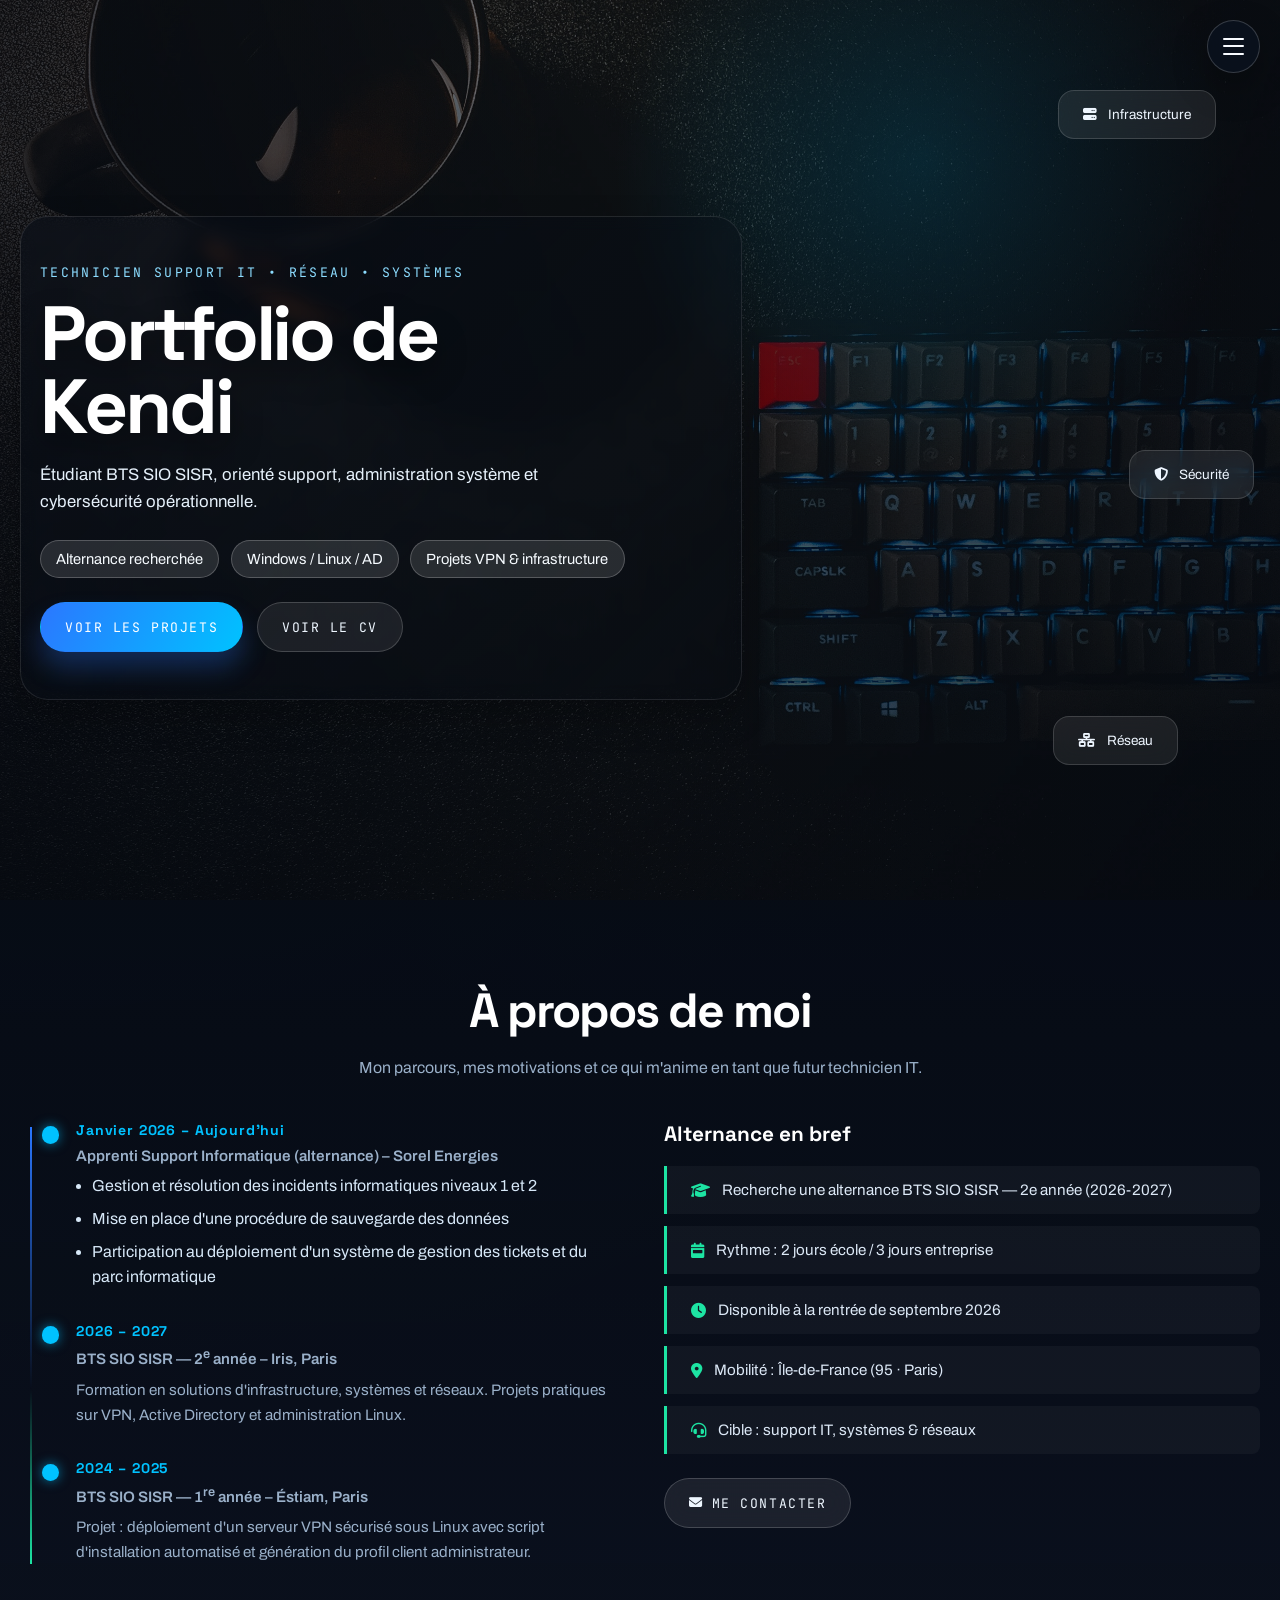
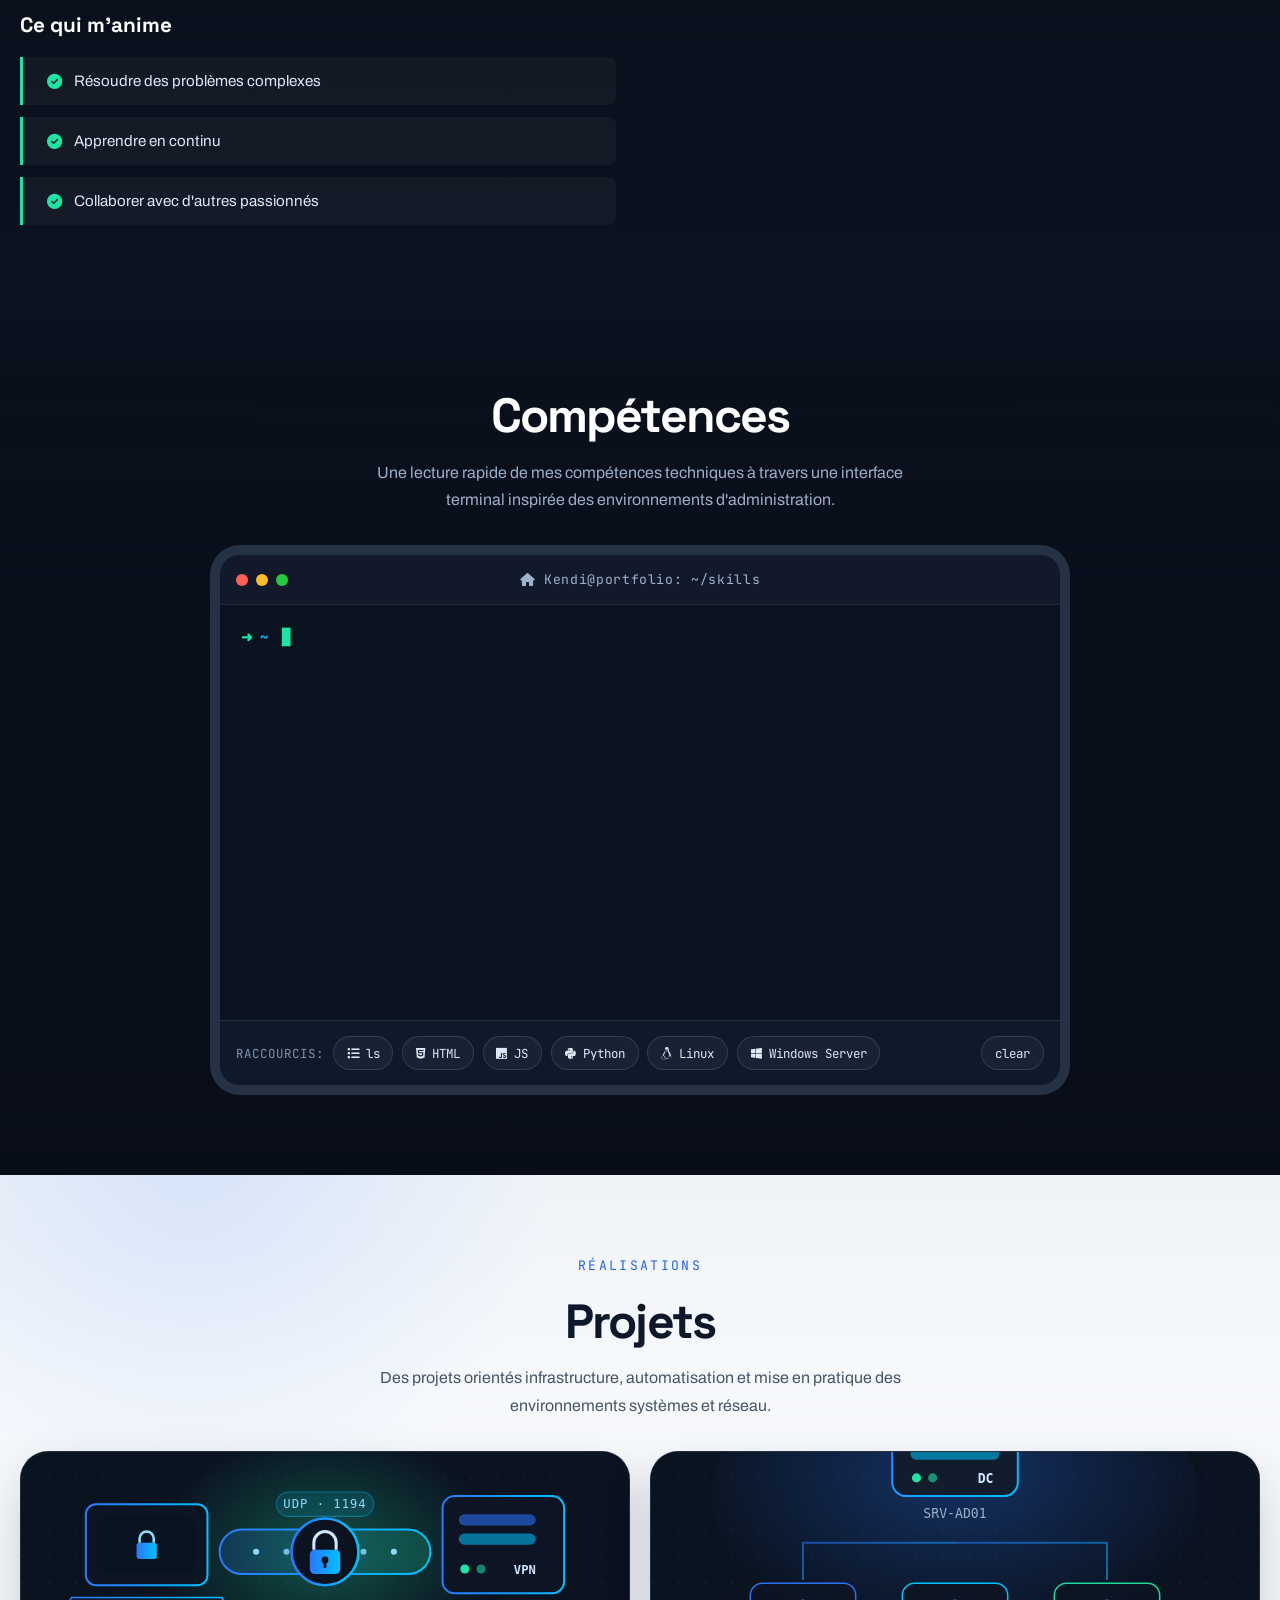
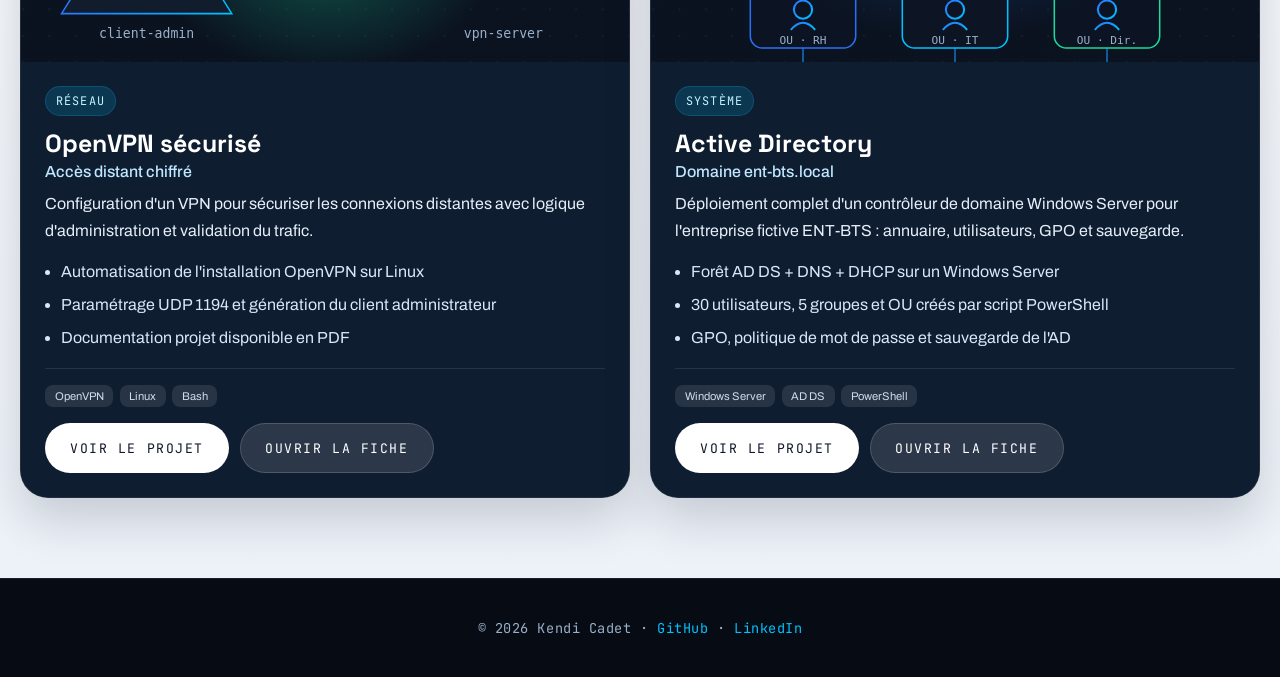
==== commit b7ba89bc: "Ajout de commentaire" ====
--- a/index.html
+++ b/index.html
@@ -10,6 +10,7 @@
     <meta name="robots" content="index, follow">
     <meta name="theme-color" content="#070b14">
     <link rel="canonical" href="https://kendi021.github.io/">
+    <link rel="icon" type="image/svg+xml" href="./assets/images/logo.svg">
     <link rel="apple-touch-icon" sizes="180x180" href="./assets/images/apple-touch-icon.png">
     <link rel="icon" type="image/png" sizes="32x32" href="assets/images/favicon-32x32.png">
     <link rel="icon" type="image/png" sizes="16x16" href="assets/images/favicon-16x16.png">
@@ -379,12 +380,7 @@
                             <li>Infrastructure PKI complète (CA, certificat serveur, clé Diffie-Hellman, TLS 1.3 /
                                 AES-256-GCM).</li>
                         </ul>
-                        <div class="project-links">
-                            <a class="bouton-voir" href="./docs/Fiche_Projet_VPN_OpenVPN.pdf" target="_blank"
-                                rel="noopener noreferrer">Ouvrir la fiche PDF</a>
-                            <a class="bouton-voir bouton-voir-secondaire" href="./docs/auto-vpn.sh.txt" target="_blank"
-                                rel="noopener noreferrer">Voir le script</a>
-                        </div>
+
                     </div>
                     <div class="vpn-demo-panel">
                         <nav class="vpn-tabs" role="tablist" aria-label="Vues du projet VPN">
@@ -392,9 +388,9 @@
                                 aria-controls="vpn-pane-demo" id="vpn-btn-demo" data-pane="vpn-pane-demo">
                                 <i class="fas fa-terminal"></i> Démo simulée
                             </button>
-                            <button class="vpn-tab" role="tab" aria-selected="false" aria-controls="vpn-pane-pdf"
-                                id="vpn-btn-pdf" data-pane="vpn-pane-pdf">
-                                <i class="fas fa-file-pdf"></i> Fiche PDF
+                            <button class="vpn-tab" role="tab" aria-selected="false" aria-controls="vpn-pane-doc"
+                                id="vpn-btn-doc" data-pane="vpn-pane-doc">
+                                <i class="fas fa-file-lines"></i> Documentation
                             </button>
                         </nav>
 
@@ -415,13 +411,12 @@
                             </div>
                         </div>
 
-                        <div class="vpn-pane vpn-pane--hidden" id="vpn-pane-pdf" role="tabpanel"
-                            aria-labelledby="vpn-btn-pdf">
-                            <iframe src="./docs/Fiche_Projet_VPN_OpenVPN.pdf" width="100%" height="520"
+                        <div class="vpn-pane vpn-pane--hidden" id="vpn-pane-doc" role="tabpanel"
+                            aria-labelledby="vpn-btn-doc">
+                            <iframe src="./projet-openvpn.html" width="100%" height="520"
                                 title="Fiche projet VPN OpenVPN">
-                                <p>Votre navigateur ne supporte pas l'affichage des PDF.
-                                    <a href="./docs/Fiche_Projet_VPN_OpenVPN.pdf">Cliquez ici pour télécharger le
-                                        PDF</a>
+                                <p>Votre navigateur ne supporte pas l'affichage intégré.
+                                    <a href="./projet-openvpn.html">Cliquez ici pour ouvrir la fiche</a>
                                 </p>
                             </iframe>
                         </div>
@@ -453,10 +448,7 @@
                             <li><strong>Sécurité &amp; sauvegarde</strong> : GPO de verrouillage de session,
                                 politique de mot de passe et sauvegarde de l'état système.</li>
                         </ul>
-                        <div class="project-links">
-                            <a class="bouton-voir" href="./projet-active-directory.html" target="_blank"
-                                rel="noopener noreferrer">Ouvrir la fiche complète</a>
-                        </div>
+
                     </div>
                     <div class="vpn-demo-panel">
                         <nav class="vpn-tabs" role="tablist" aria-label="Vues du projet Active Directory">
--- a/assets/css/style.css
+++ b/assets/css/style.css
@@ -1,6 +1,17 @@
 /* ================================================
    PORTFOLIO KENDI — style.css
-   Feuille de style principale (fusionnée)
+   Feuille de style principale (fusionnée) de index.html.
+
+   SOMMAIRE (pour se repérer — cherchez les bannières « ===== ») :
+     1. RESET & BASE ............ reset, variables :root, styles de base
+     2. PRÉCHARGEUR ............. écran de chargement + conteneur
+     3. ANIMATIONS (@keyframes) . hero, zoom, badges flottants
+     4. MISE EN PAGE ............ scroll-reveal, menu, hero, boutons,
+                                  barre latérale, en-têtes de section
+     5. TERMINAL & PROJETS ...... terminal compétences, cartes projets, modales
+     6. HERO : BADGES FLOTTANTS . badges décoratifs + section « À propos »
+        (puis media queries responsive, footer, terminaux de démo VPN,
+         et bloc « PERFORMANCE & ACCESSIBILITÉ » en fin de fichier)
    ================================================ */
 
 /* Polices Google Fonts : chargées via <link> dans index.html (non bloquant) */
@@ -74,7 +85,8 @@
 }
 
 /* ================================================
-   2. VARIABLES CSS
+   2. PRÉCHARGEUR & CONTENEUR
+   (les variables CSS sont dans le :root de la section 1)
    ================================================ */
 
 .container {
@@ -194,9 +206,12 @@
 }
 
 /* ================================================
-   4. ANIMATIONS AU DÉFILEMENT
+   4. MISE EN PAGE
+   Révélation au scroll, puis menu burger, hero, boutons,
+   barre latérale et en-têtes de section.
    ================================================ */
 
+/* ----- Révélation au défilement (classe .anime ajoutée par script.js) ----- */
 [data-animation] {
     opacity: 0;
     transition: 0.55s ease;
@@ -219,6 +234,7 @@
     transform: translate3d(0, 0, 0);
 }
 
+/* ----- Bouton menu burger (fixe en haut à droite) ----- */
 .menu-burger {
     position: fixed;
     top: 1.25rem;
@@ -283,6 +299,7 @@
     transform: translateY(-6px) rotate(-45deg);
 }
 
+/* ----- Header / Hero (bannière plein écran d'accueil) ----- */
 header {
     position: relative;
     min-height: 100vh;
@@ -398,6 +415,7 @@
     animation: moveBanner 1s forwards;
 }
 
+/* ----- Boutons (principal, secondaire, « voir le projet ») ----- */
 .bouton-personnalise,
 .bouton-secondaire,
 .info-carte .bouton-voir {
@@ -445,6 +463,7 @@
     transform: scale(0.95);
 }
 
+/* ----- Barre latérale (menu de navigation coulissant) ----- */
 .barre-laterale {
     position: fixed;
     top: 5rem;
@@ -534,6 +553,7 @@
     background: linear-gradient(120deg, var(--accent), var(--accent-2));
 }
 
+/* ----- En-têtes de section (titres « À propos », « Compétences »...) ----- */
 .section-competences,
 .section-projets {
     position: relative;
@@ -583,9 +603,12 @@
 }
 
 /* ================================================
-   5. TERMINAL INTERACTIF (COMPÉTENCES)
+   5. TERMINAL & PROJETS
+   Terminal interactif (compétences), puis grille de
+   cartes projets et modales de détail.
    ================================================ */
 
+/* ----- Terminal interactif (section Compétences) ----- */
 .terminal-window {
     overflow: hidden;
     border-radius: 30px;
@@ -789,6 +812,7 @@
     flex: 1;
 }
 
+/* ----- Cartes projets (grille + contenu de chaque carte) ----- */
 .section-projets {
     background:
         radial-gradient(circle at 15% 0%, rgba(43, 119, 255, 0.12), transparent 24%),
@@ -948,6 +972,7 @@
     transform: none;
 }
 
+/* ----- Modales de détail projet (VPN / Active Directory) ----- */
 .modale {
     display: none;
     position: fixed;
@@ -1625,7 +1650,8 @@
 
 .vpn-line {
     display: block;
-    white-space: pre;
+    white-space: pre-wrap;
+    overflow-wrap: anywhere;
 }
 
 .vpn-line--blank {
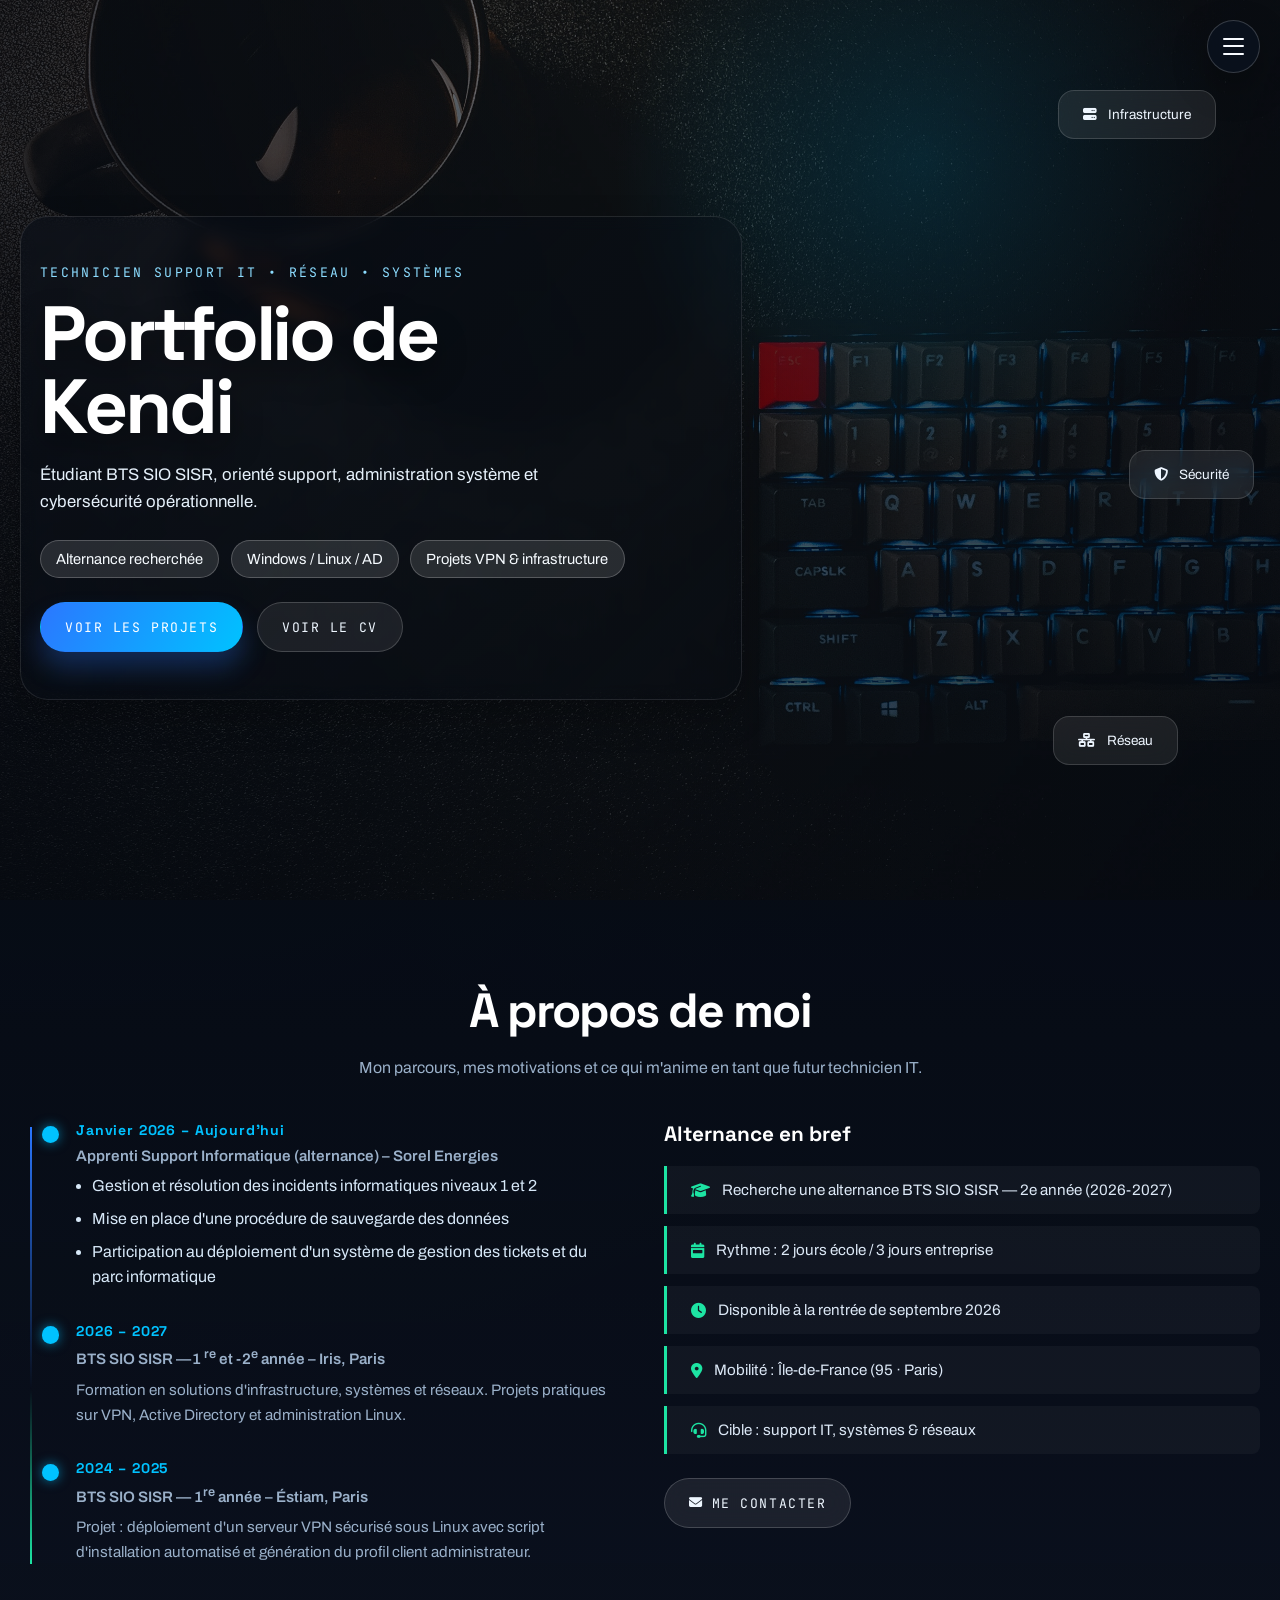
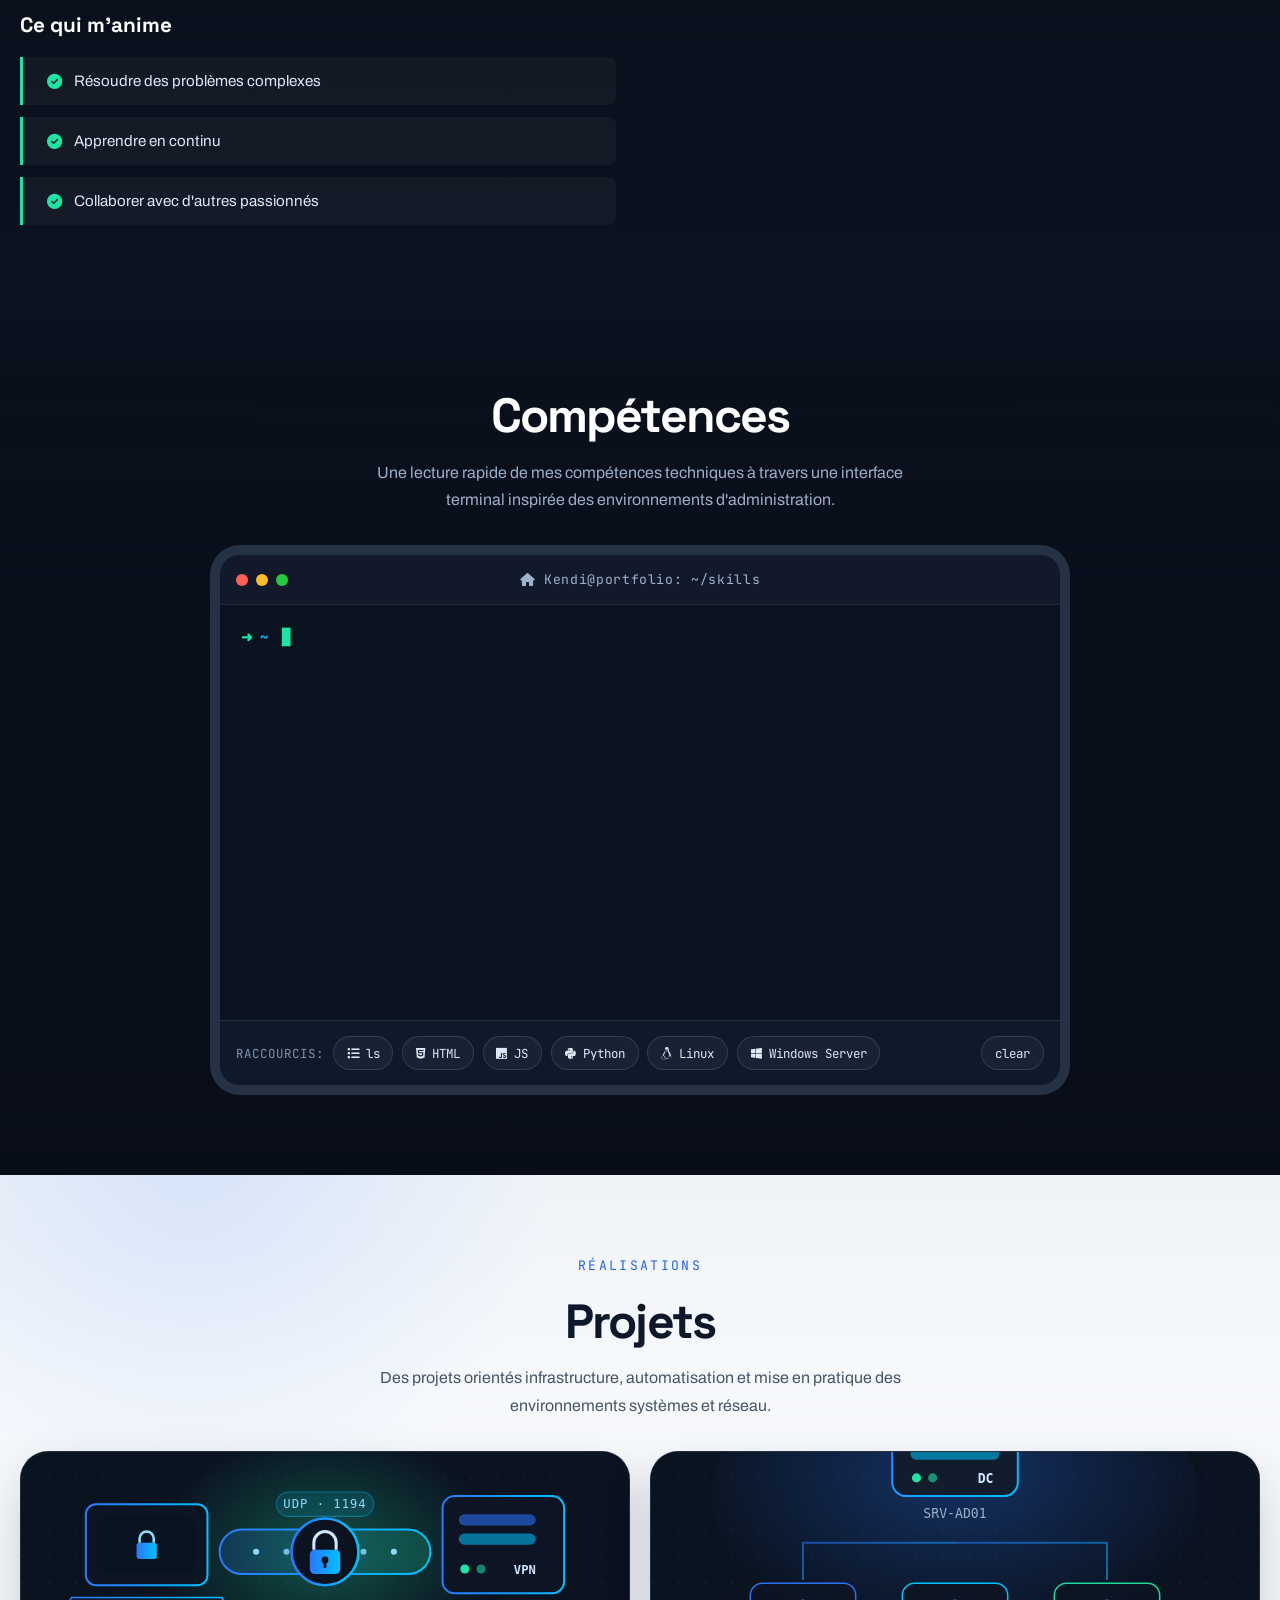
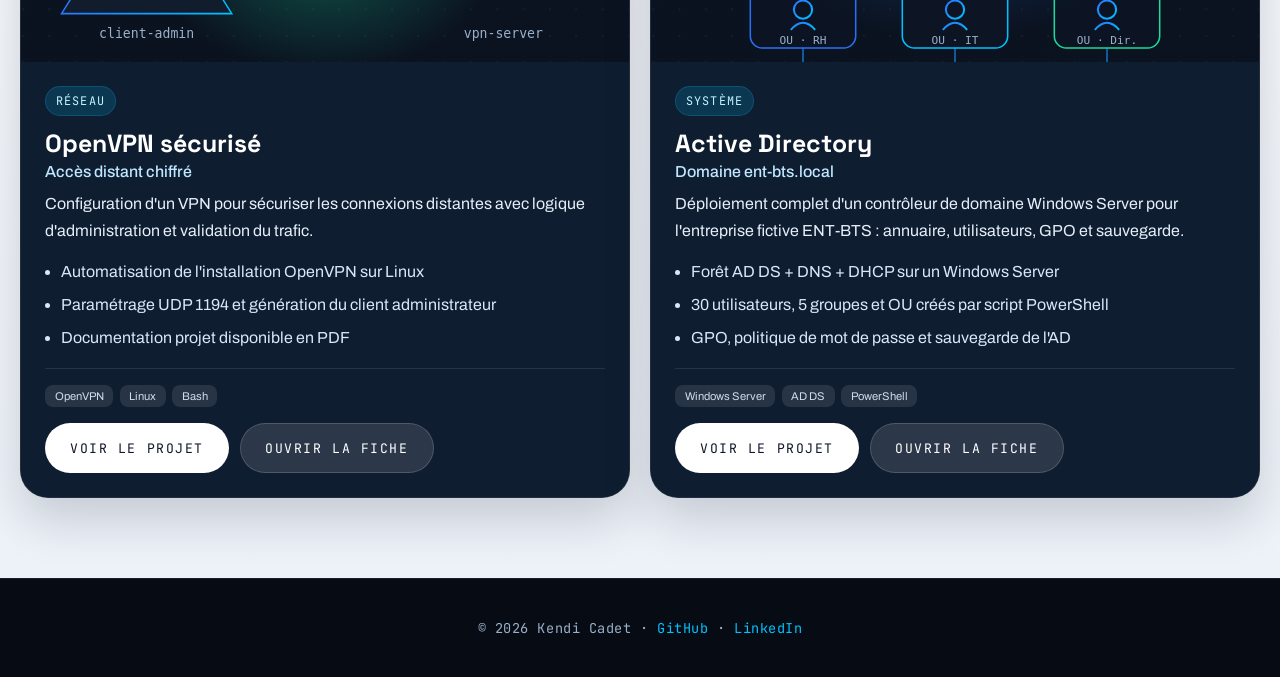
==== commit e3b2f478: "." ====
--- a/index.html
+++ b/index.html
@@ -158,7 +158,9 @@
                             </div>
                             <div class="timeline-item">
                                 <h3>2026 – 2027</h3>
-                                <p class="timeline-role">BTS SIO SISR — 2<sup>e</sup> année – Iris, Paris</p>
+                                <p class="timeline-role">BTS SIO SISR —1 <sup>re</sup> et -2<sup>e</sup> année – Iris,
+                                    Paris
+                                </p>
                                 <p>Formation en solutions d'infrastructure, systèmes et réseaux. Projets pratiques sur
                                     VPN, Active Directory et administration Linux.</p>
                             </div>
